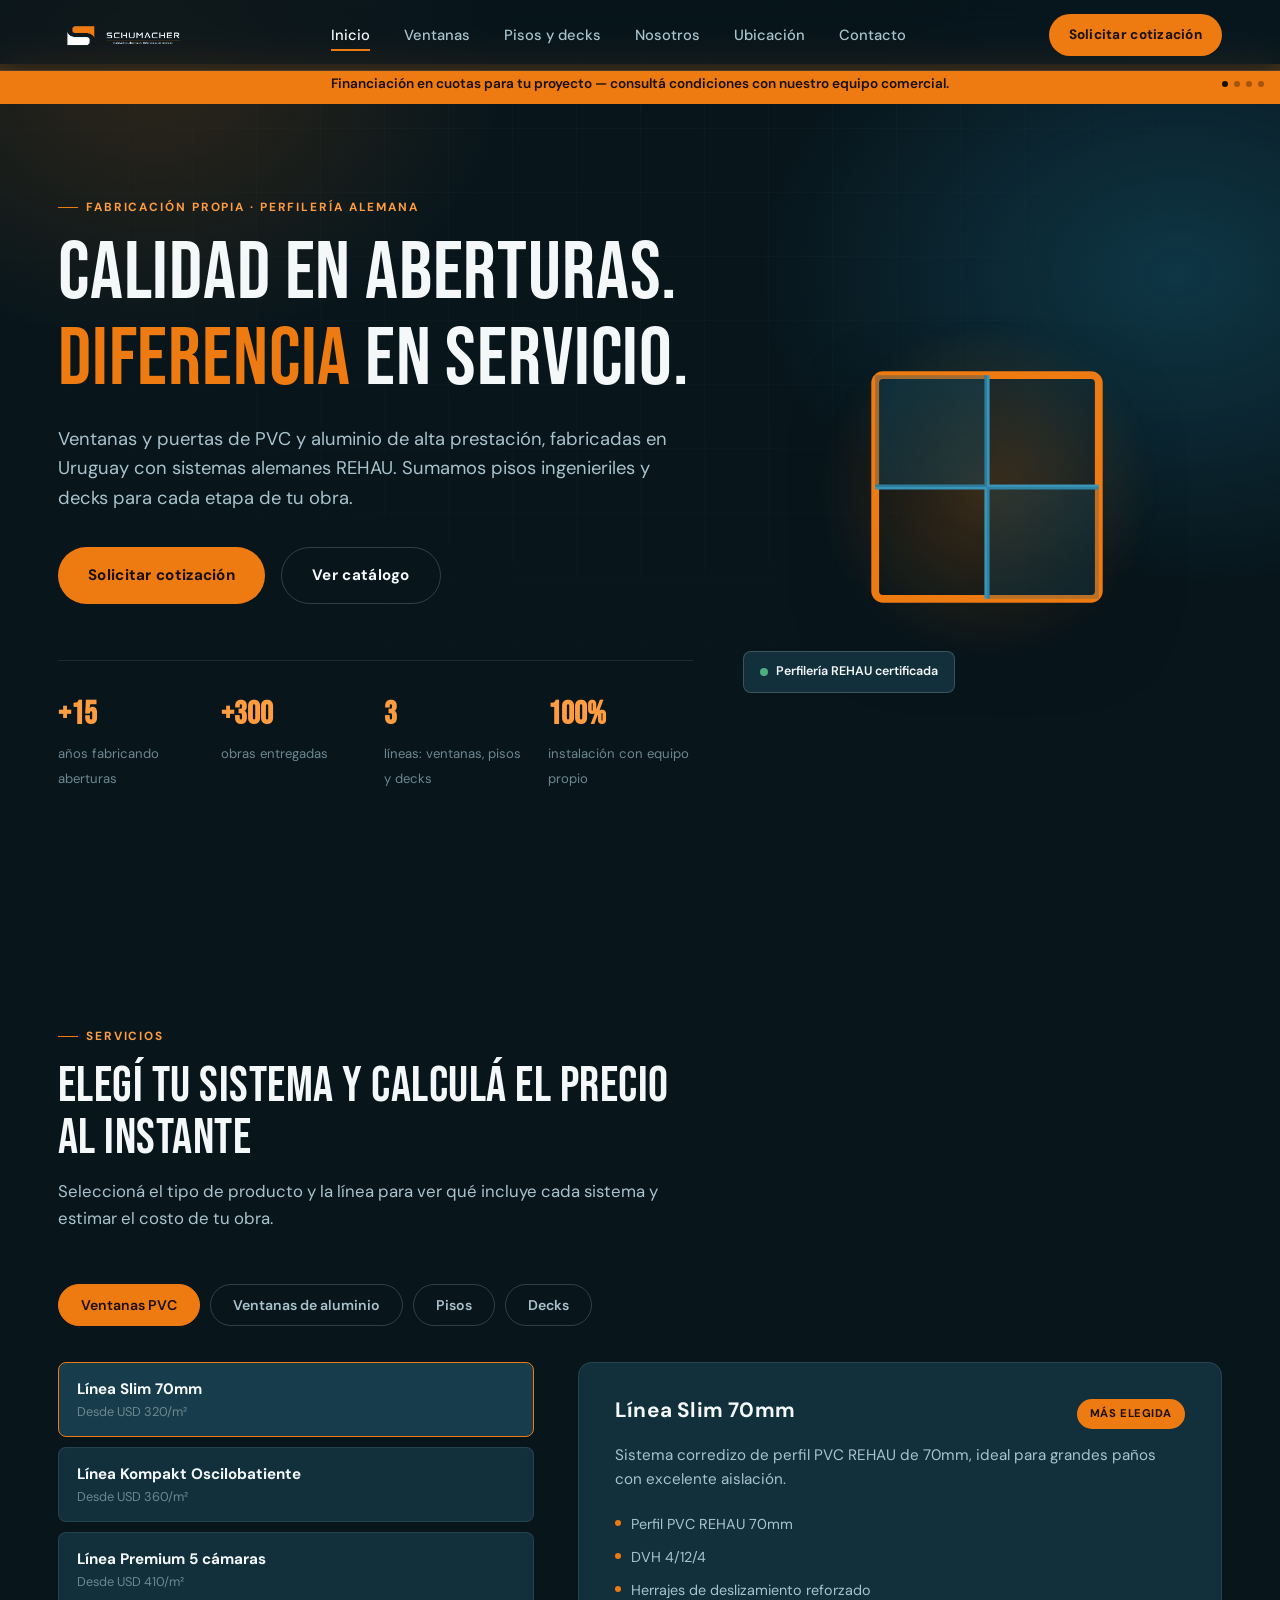
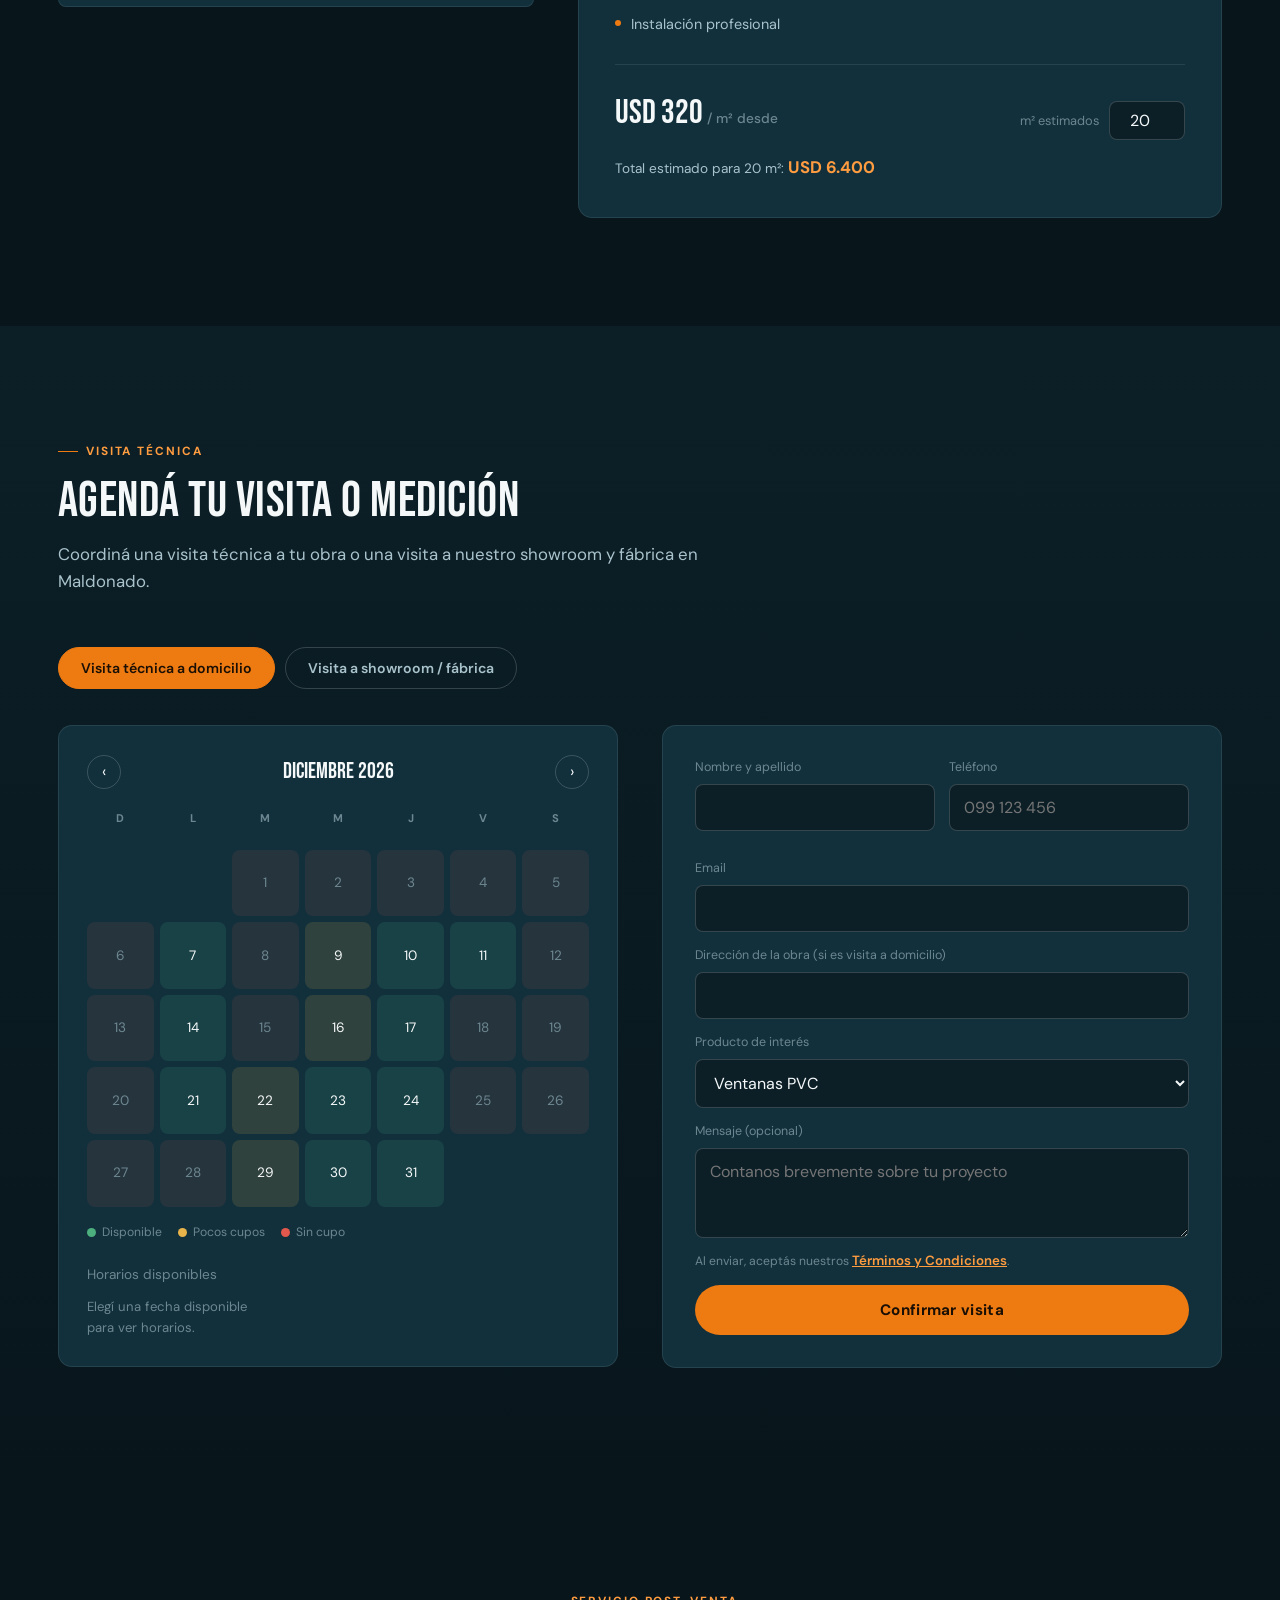
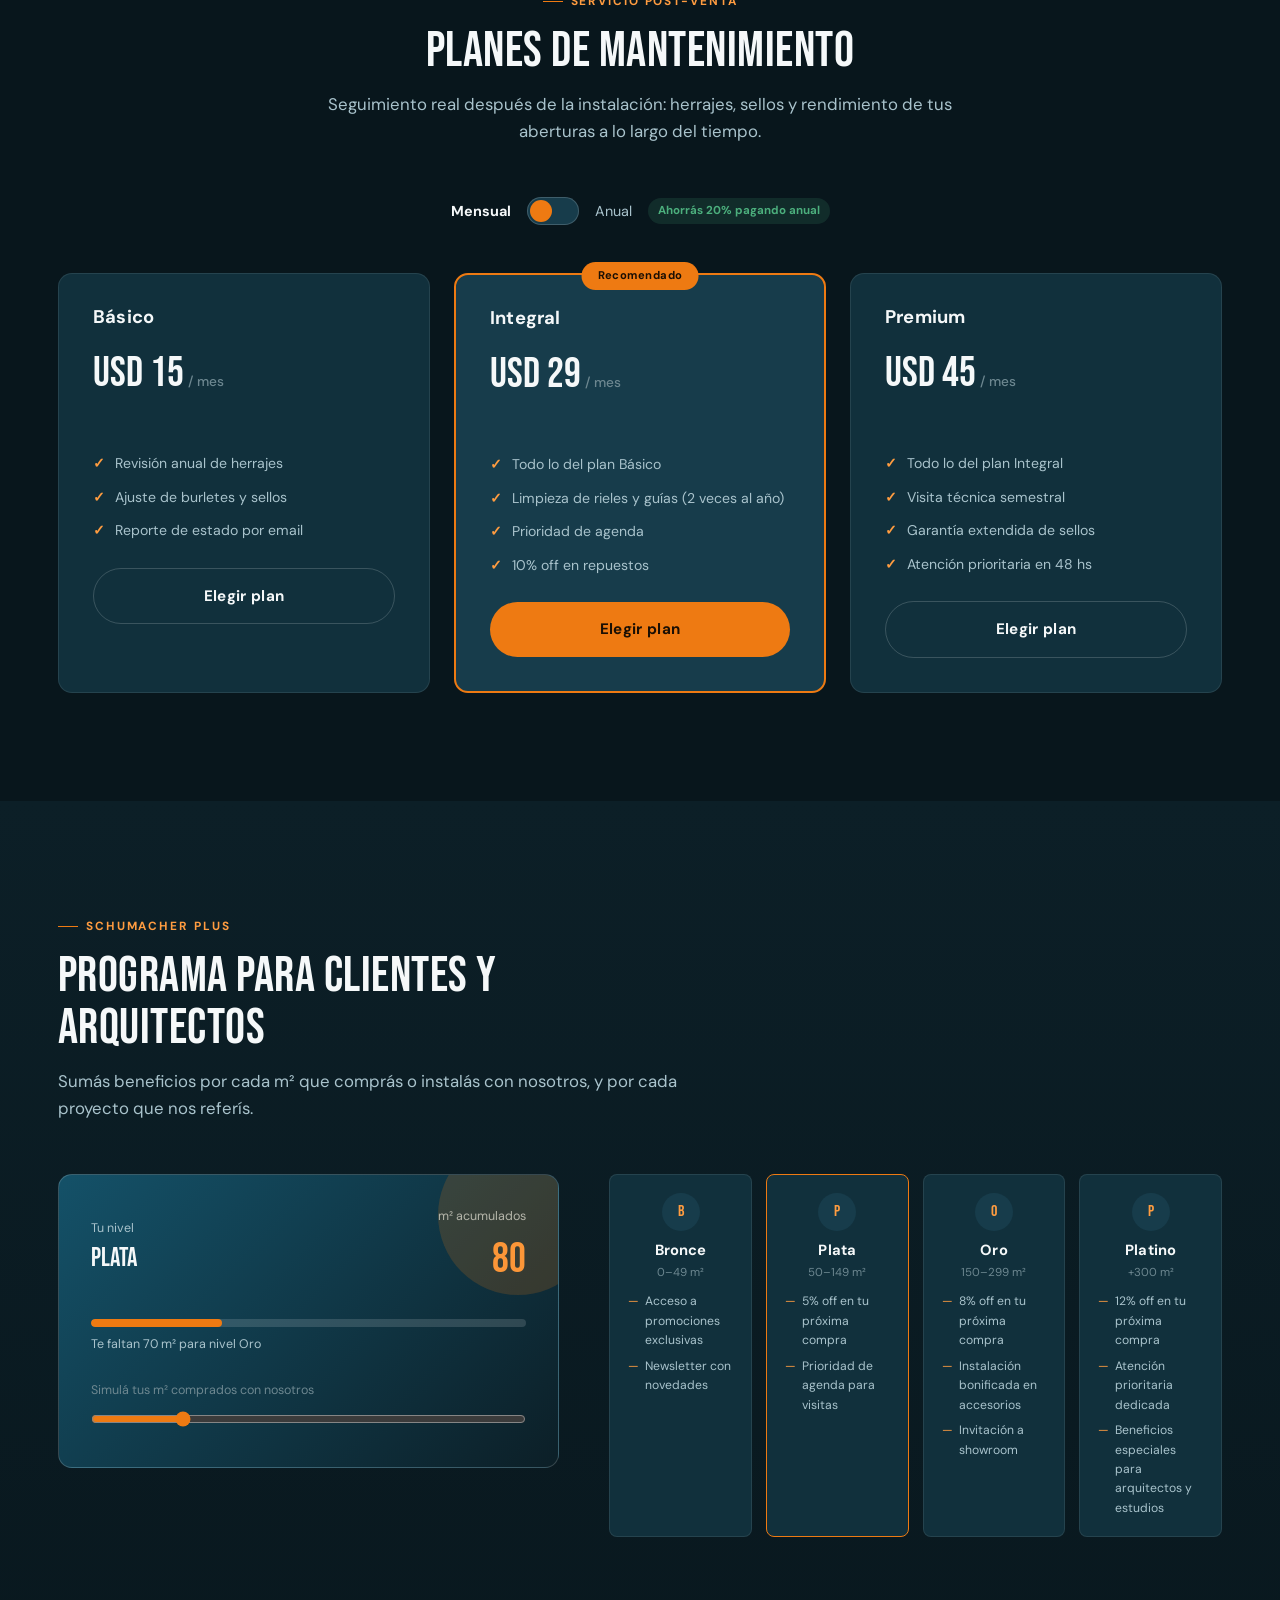
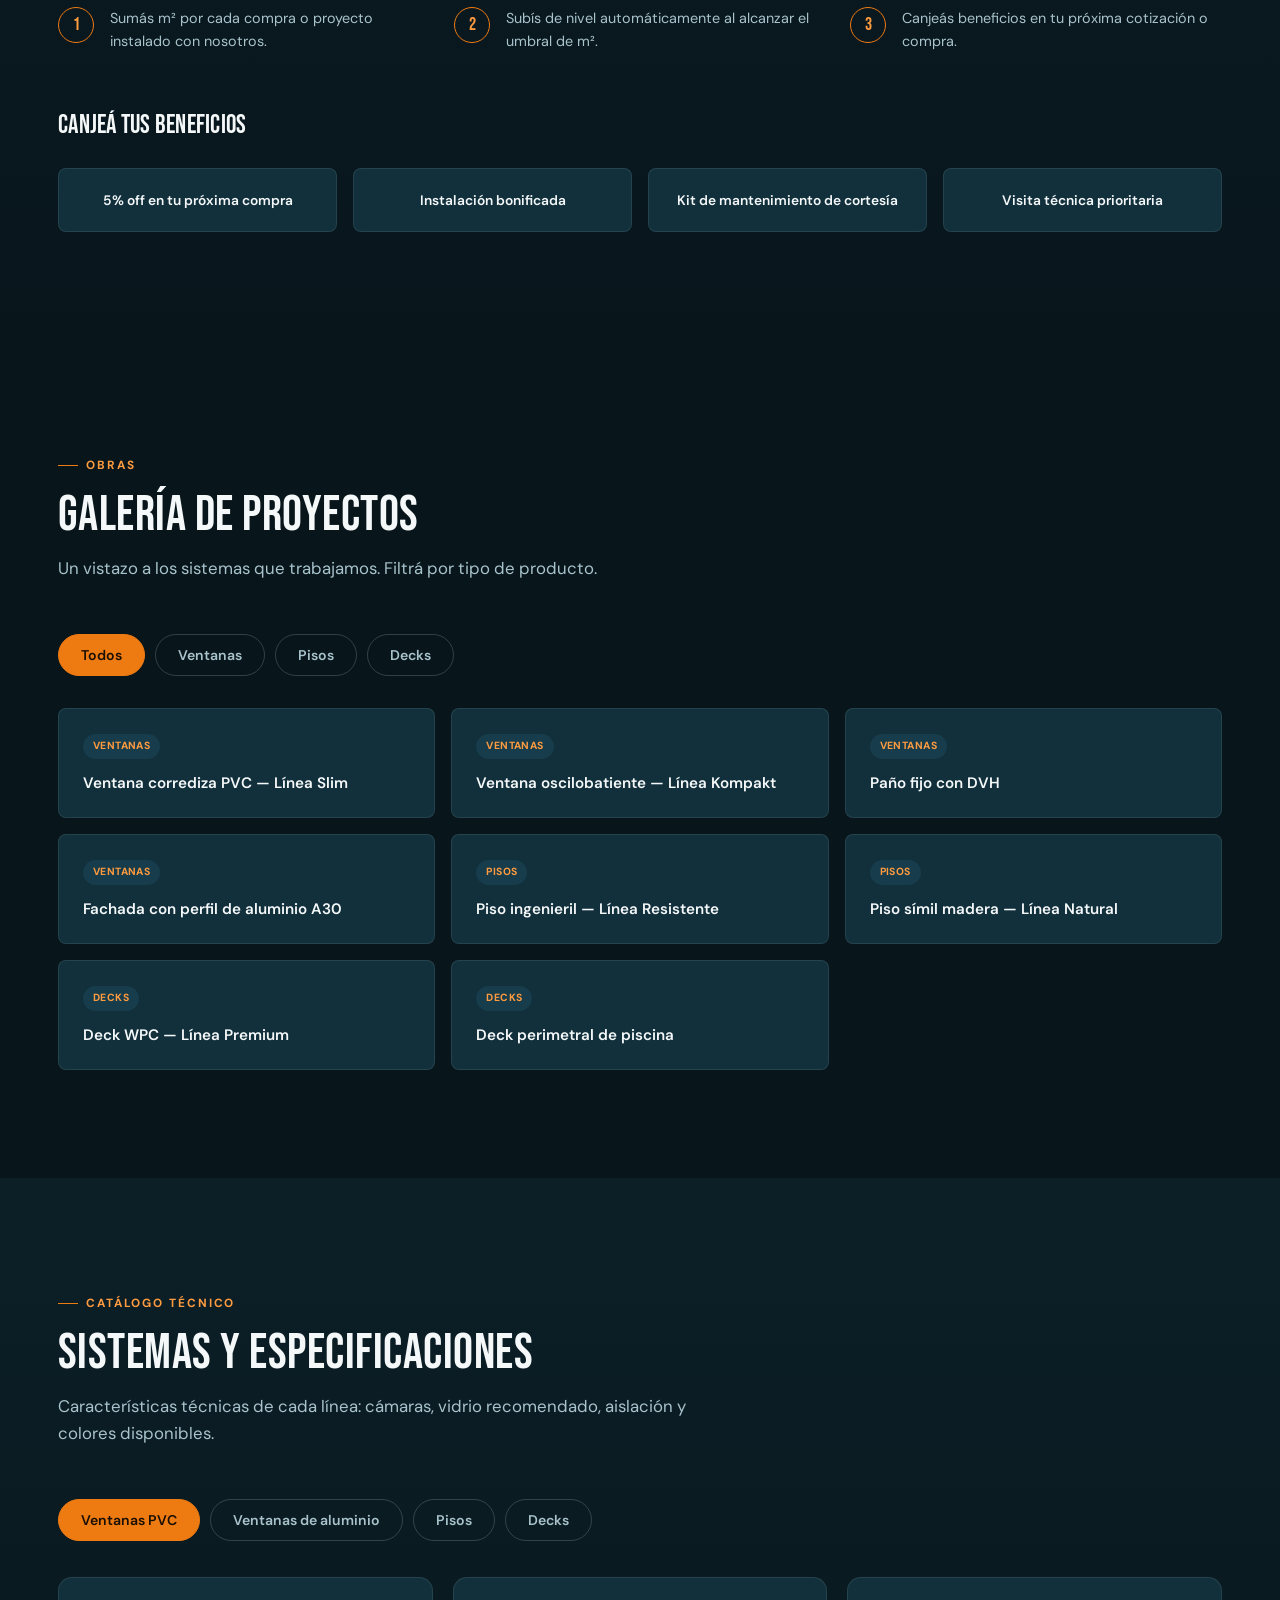
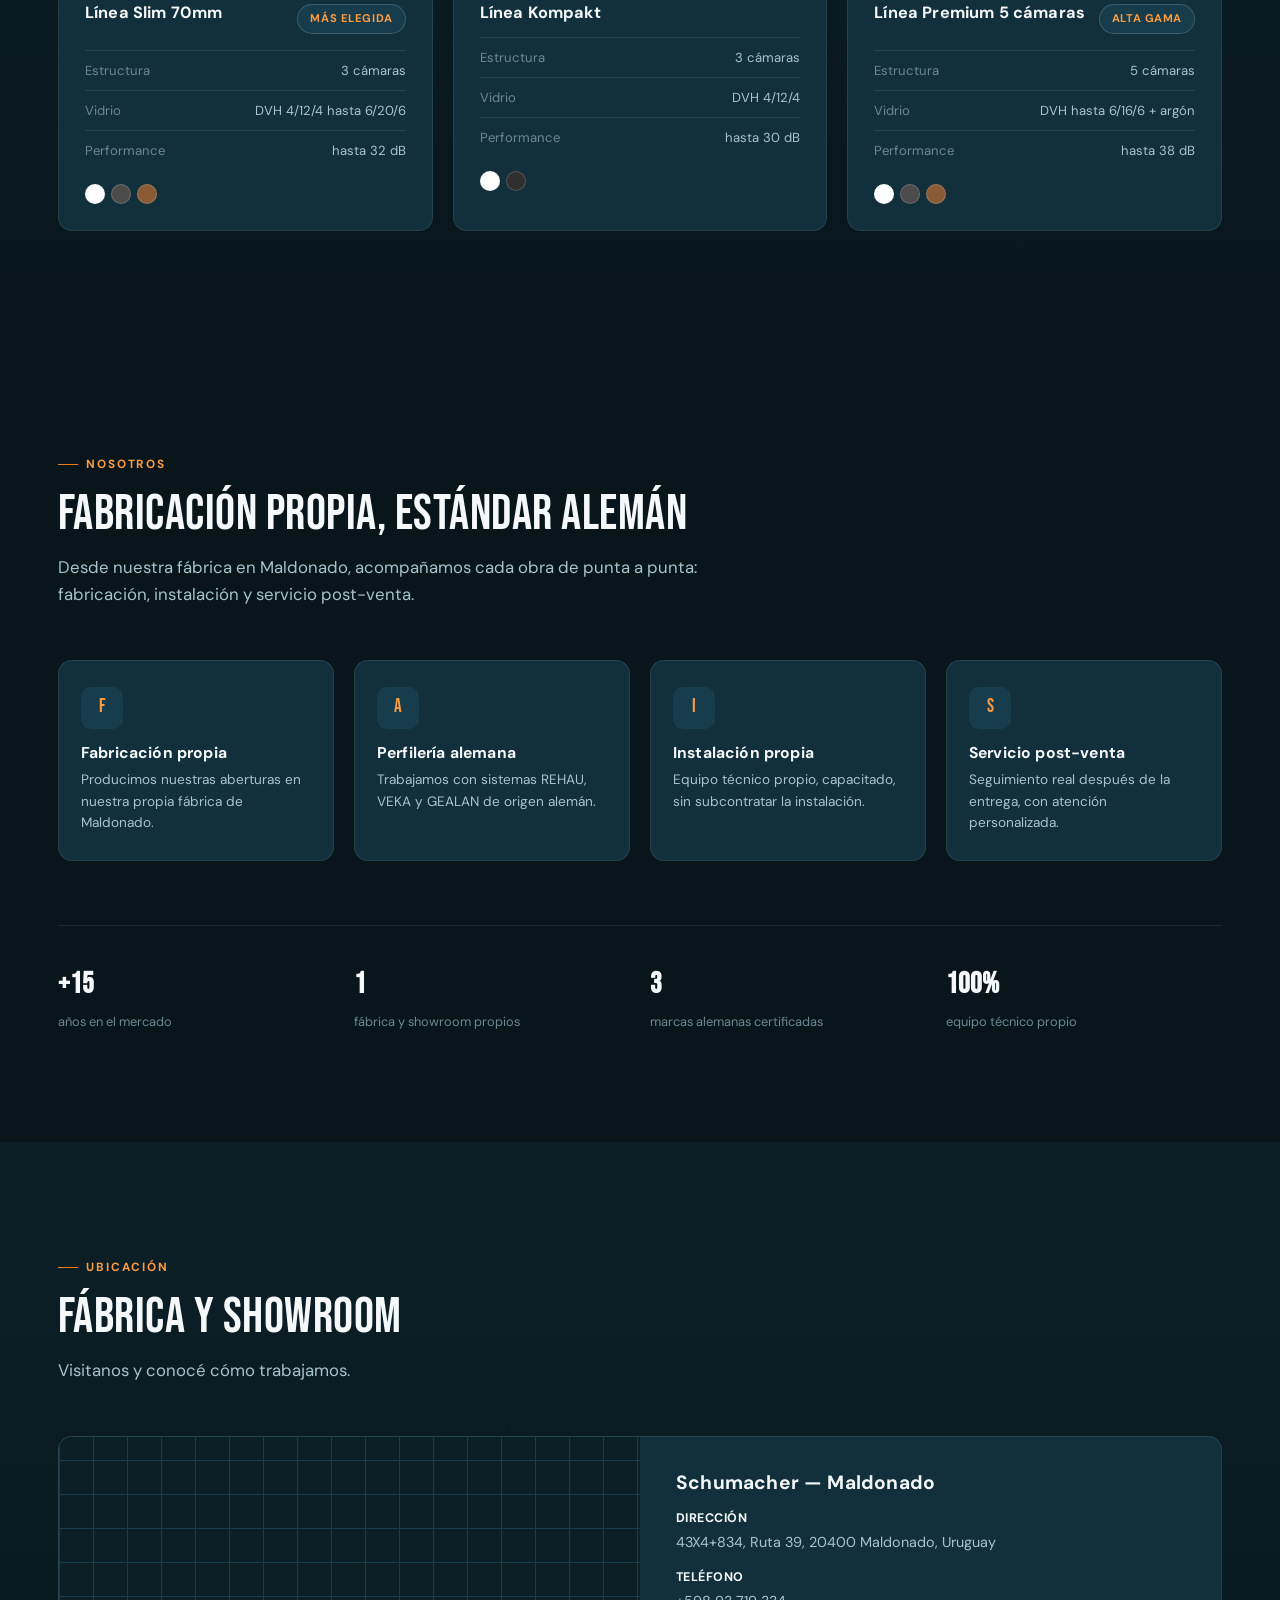
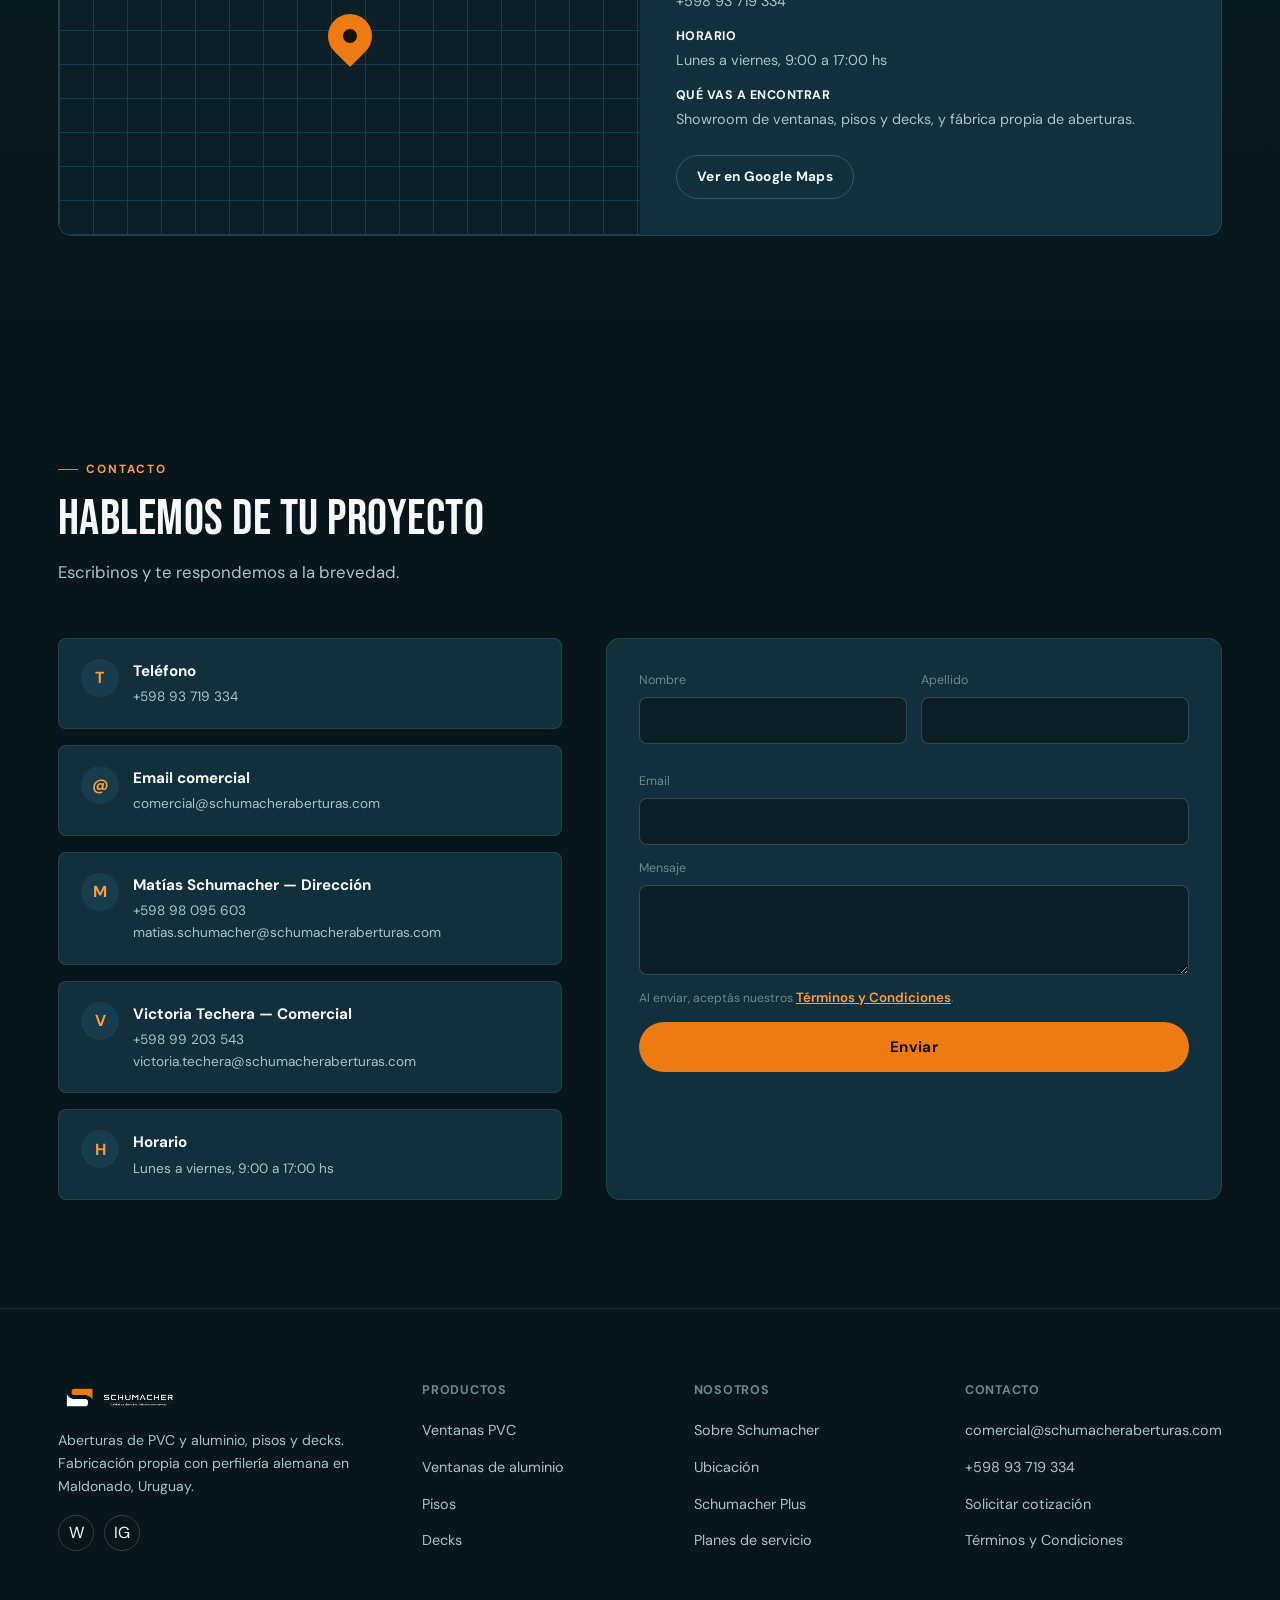
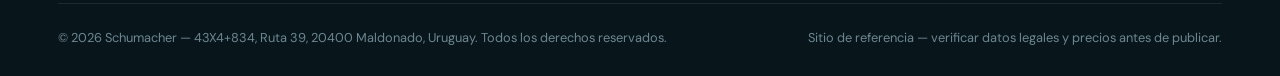
==== schumacher.html @ 18196f2b "Add files via upload 0.2" ====
<!DOCTYPE html>
<html lang="es">
<head>
<meta charset="UTF-8">
<meta name="viewport" content="width=device-width, initial-scale=1.0">
<title>Schumacher — Calidad en aberturas. Diferencia en servicio.</title>
<meta name="description" content="Aberturas de PVC y aluminio, pisos ingenieriles y decks. Fabricación propia con perfilería alemana REHAU en Maldonado, Uruguay.">
<link rel="preconnect" href="https://fonts.googleapis.com">
<link rel="preconnect" href="https://fonts.gstatic.com" crossorigin>
<link href="https://fonts.googleapis.com/css2?family=Bebas+Neue&family=DM+Sans:ital,wght@0,400;0,500;0,600;0,700;1,400&display=swap" rel="stylesheet">
<style>
/* ==========================================================================
   TOKENS DE DISEÑO — editá acá los colores y tipografías de toda la web
   ========================================================================== */
:root{
  --bg:#08161c;
  --bg-alt:#0c1f27;
  --surface:#11303c;
  --surface-2:#173c4b;
  --line:rgba(245,248,249,.09);
  --line-strong:rgba(245,248,249,.18);
  --petrol:#145168;
  --petrol-light:#3a94b8;
  --orange:#ee7a12;
  --orange-light:#ff9c40;
  --orange-dark:#c4630c;
  --text:#f5f8f9;
  --text-dim:#a9c3cc;
  --text-faint:#6d8790;
  --success:#4caf7d;
  --warning:#e8b34a;
  --danger:#e2584c;
  --font-display:'Bebas Neue',sans-serif;
  --font-body:'DM Sans',sans-serif;
  --radius:14px;
  --radius-sm:8px;
  --container:1220px;
}
*,*::before,*::after{box-sizing:border-box;margin:0;padding:0}
html{scroll-behavior:smooth}
body{
  font-family:var(--font-body);
  background:var(--bg);
  color:var(--text);
  line-height:1.6;
  overflow-x:hidden;
  -webkit-font-smoothing:antialiased;
}
img{max-width:100%;display:block}
a{color:inherit;text-decoration:none}
ul{list-style:none}
button{font-family:inherit;cursor:pointer;border:none;background:none;color:inherit}
input,select,textarea{font-family:inherit;font-size:1rem;color:var(--text)}
h1,h2,h3,h4{font-family:var(--font-display);font-weight:400;letter-spacing:.01em;line-height:1.05}
::selection{background:var(--orange);color:var(--bg)}
:focus-visible{outline:2px solid var(--orange-light);outline-offset:3px}

/* fondo grilla sutil, fijo en toda la página */
.grid-bg{
  position:fixed;inset:0;z-index:0;pointer-events:none;
  background-image:
    linear-gradient(var(--line) 1px,transparent 1px),
    linear-gradient(90deg,var(--line) 1px,transparent 1px);
  background-size:64px 64px;
  opacity:.35;
  mask-image:radial-gradient(circle at 50% 0%,black,transparent 85%);
}

.container{max-width:var(--container);margin:0 auto;padding:0 28px}
.section{position:relative;z-index:1;padding:108px 0}
.section-alt{background:linear-gradient(180deg,var(--bg-alt),var(--bg))}
.section-head{max-width:640px;margin-bottom:52px}
.section-head.center{margin-left:auto;margin-right:auto;text-align:center}
.eyebrow{
  display:inline-flex;align-items:center;gap:8px;
  font-size:.74rem;font-weight:700;letter-spacing:.16em;text-transform:uppercase;
  color:var(--orange-light);margin-bottom:14px;
}
.eyebrow::before{content:'';width:20px;height:1px;background:var(--orange)}
.section-head h2{font-size:clamp(2.1rem,4vw,3.1rem);margin-bottom:14px}
.section-head p{color:var(--text-dim);font-size:1.05rem;max-width:56ch}
.section-head.center p{margin:0 auto}

.btn{
  display:inline-flex;align-items:center;justify-content:center;gap:8px;
  padding:15px 30px;border-radius:999px;font-weight:700;font-size:.95rem;
  letter-spacing:.02em;transition:transform .2s ease,background .2s ease,border-color .2s ease,color .2s ease;
  white-space:nowrap;
}
.btn:active{transform:scale(.97)}
.btn-primary{background:var(--orange);color:#1a0f04}
.btn-primary:hover{background:var(--orange-light)}
.btn-secondary{border:1px solid var(--line-strong);color:var(--text);background:transparent}
.btn-secondary:hover{border-color:var(--orange);color:var(--orange-light)}
.btn-block{width:100%}
.btn-sm{padding:10px 20px;font-size:.85rem}

.badge{
  display:inline-block;font-size:.7rem;font-weight:700;letter-spacing:.05em;text-transform:uppercase;
  padding:5px 12px;border-radius:999px;background:var(--surface-2);color:var(--orange-light);
  border:1px solid var(--line-strong);
}
.badge.badge-alt{background:var(--orange);color:#1a0f04;border-color:transparent}

/* signature: marcas de esquina tipo plano técnico, aparecen en hover */
.card-frame{position:relative}
.card-frame::before,.card-frame::after{
  content:'';position:absolute;width:16px;height:16px;
  border:2px solid var(--orange);opacity:0;transition:opacity .25s ease,transform .25s ease;
  transform:scale(.85);
}
.card-frame::before{top:-1px;left:-1px;border-right:none;border-bottom:none}
.card-frame::after{bottom:-1px;right:-1px;border-left:none;border-top:none}
.card-frame:hover::before,.card-frame:hover::after{opacity:1;transform:scale(1)}

.reveal{opacity:0;transform:translateY(28px);transition:opacity .7s ease,transform .7s ease}
.reveal.is-visible{opacity:1;transform:translateY(0)}
.reveal-delay-1{transition-delay:.08s}
.reveal-delay-2{transition-delay:.16s}
.reveal-delay-3{transition-delay:.24s}

/* ============================ NAV ============================ */
.nav{
  position:fixed;top:0;left:0;right:0;z-index:100;
  background:rgba(8,22,28,.72);backdrop-filter:blur(14px);
  border-bottom:1px solid var(--line);
  transition:background .3s ease;
}
.nav-inner{display:flex;align-items:center;justify-content:space-between;padding:14px 28px;max-width:var(--container);margin:0 auto}
.nav-logo img{height:34px;width:auto}
.nav-links{display:flex;align-items:center;gap:34px}
.nav-links a{font-size:.92rem;font-weight:500;color:var(--text-dim);transition:color .2s ease;position:relative}
.nav-links a:hover,.nav-links a.active{color:var(--text)}
.nav-links a.active::after{content:'';position:absolute;left:0;right:0;bottom:-6px;height:2px;background:var(--orange)}
.nav-cta{display:flex;align-items:center;gap:18px}
.nav-burger{display:none;flex-direction:column;gap:5px;width:26px;padding:6px}
.nav-burger span{display:block;height:2px;background:var(--text);border-radius:2px;transition:transform .25s ease,opacity .25s ease}
.nav-burger.open span:nth-child(1){transform:translateY(7px) rotate(45deg)}
.nav-burger.open span:nth-child(2){opacity:0}
.nav-burger.open span:nth-child(3){transform:translateY(-7px) rotate(-45deg)}

@media(max-width:900px){
  .nav-links{
    position:fixed;top:0;right:0;height:100vh;width:min(78vw,320px);
    background:var(--bg-alt);border-left:1px solid var(--line);
    flex-direction:column;align-items:flex-start;justify-content:center;gap:26px;padding:40px;
    transform:translateX(100%);transition:transform .3s ease;
  }
  .nav-links.open{transform:translateX(0)}
  .nav-burger{display:flex}
  .nav-cta .btn-primary{display:none}
}

/* ========================= PROMO BANNER ========================= */
.promo-banner{
  position:fixed;top:64px;left:0;right:0;z-index:90;
  background:var(--orange);color:#1a0f04;overflow:hidden;
  height:0;transition:height .3s ease;
}
.promo-banner.ready{height:40px}
.promo-track{position:relative;height:100%}
.promo-slide{
  position:absolute;inset:0;display:flex;align-items:center;justify-content:center;gap:10px;
  padding:0 50px;font-size:.85rem;font-weight:600;text-align:center;
  white-space:nowrap;overflow:hidden;text-overflow:ellipsis;
  opacity:0;transition:opacity .5s ease;
}
.promo-slide.active{opacity:1}
.promo-dots{position:absolute;right:16px;top:0;bottom:0;display:flex;align-items:center;gap:6px}
.promo-dots button{width:6px;height:6px;border-radius:50%;background:rgba(26,15,4,.35)}
.promo-dots button.active{background:#1a0f04}

/* ============================ HERO ============================ */
.hero{
  position:relative;z-index:1;padding:190px 0 120px;overflow:hidden;
  background:
    radial-gradient(600px 460px at 12% 8%,rgba(238,122,18,.16),transparent 60%),
    radial-gradient(700px 520px at 92% 30%,rgba(20,81,104,.55),transparent 60%);
}
.hero-inner{display:grid;grid-template-columns:1.15fr .85fr;gap:60px;align-items:center}
.hero h1{font-size:clamp(3rem,6.4vw,5.6rem);margin-bottom:22px}
.hero h1 em{font-style:normal;color:var(--orange)}
.hero p.lead{font-size:1.15rem;color:var(--text-dim);max-width:52ch;margin-bottom:34px}
.hero-actions{display:flex;flex-wrap:wrap;gap:16px;margin-bottom:56px}
.hero-stats{display:grid;grid-template-columns:repeat(4,1fr);gap:18px;border-top:1px solid var(--line);padding-top:28px}
.hero-stats .stat b{display:block;font-family:var(--font-display);font-size:2rem;color:var(--orange-light)}
.hero-stats .stat span{font-size:.82rem;color:var(--text-faint)}

.hero-visual{position:relative;height:420px;display:flex;align-items:center;justify-content:center}
.hero-visual .glow{position:absolute;width:340px;height:340px;border-radius:50%;background:radial-gradient(circle,rgba(238,122,18,.25),transparent 70%);filter:blur(6px)}
.window-float{position:relative;animation:float 6s ease-in-out infinite}
@keyframes float{0%,100%{transform:translateY(0) rotate(-2deg)}50%{transform:translateY(-22px) rotate(2deg)}}
.window-float svg{width:260px;height:260px;filter:drop-shadow(0 30px 40px rgba(0,0,0,.45))}
.hero-badge-float{
  position:absolute;bottom:8px;left:-10px;background:var(--surface);border:1px solid var(--line-strong);
  border-radius:var(--radius-sm);padding:10px 16px;font-size:.78rem;font-weight:600;
  display:flex;align-items:center;gap:8px;animation:float 6s ease-in-out infinite;animation-delay:.4s;
}
.hero-badge-float .dot{width:8px;height:8px;border-radius:50%;background:var(--success)}

@media(max-width:900px){
  .hero-inner{grid-template-columns:1fr}
  .hero-stats{grid-template-columns:repeat(2,1fr)}
  .hero-visual{height:280px;order:-1}
}

/* ========================= SERVICIOS ========================= */
.tabs{display:flex;flex-wrap:wrap;gap:10px;margin-bottom:36px}
.tab-btn{
  padding:11px 22px;border-radius:999px;border:1px solid var(--line-strong);
  font-size:.88rem;font-weight:600;color:var(--text-dim);transition:all .2s ease;
}
.tab-btn:hover{color:var(--text)}
.tab-btn.active{background:var(--orange);border-color:var(--orange);color:#1a0f04}

.service-layout{display:grid;grid-template-columns:.85fr 1.15fr;gap:44px;align-items:start}
.line-picker{display:flex;flex-direction:column;gap:10px}
.line-option{
  text-align:left;padding:16px 18px;border-radius:var(--radius-sm);border:1px solid var(--line);
  background:var(--surface);transition:border-color .2s ease,background .2s ease;
}
.line-option:hover{border-color:var(--line-strong)}
.line-option.active{border-color:var(--orange);background:var(--surface-2)}
.line-option .name{font-weight:700;font-size:.95rem;margin-bottom:4px}
.line-option .price-mini{font-size:.8rem;color:var(--text-faint)}

.service-card{
  background:var(--surface);border:1px solid var(--line);border-radius:var(--radius);padding:36px;
}
.service-card .top{display:flex;justify-content:space-between;align-items:flex-start;gap:16px;margin-bottom:14px}
.service-card h3{font-family:var(--font-body);font-weight:700;font-size:1.3rem}
.service-card .desc{color:var(--text-dim);margin-bottom:22px;font-size:.95rem}
.service-card ul{display:grid;gap:10px;margin-bottom:28px}
.service-card ul li{display:flex;gap:10px;align-items:flex-start;font-size:.9rem;color:var(--text-dim)}
.service-card ul li::before{content:'';flex:0 0 6px;width:6px;height:6px;border-radius:50%;background:var(--orange);margin-top:7px}
.price-box{display:flex;align-items:flex-end;justify-content:space-between;gap:20px;border-top:1px solid var(--line);padding-top:22px;flex-wrap:wrap}
.price-box .price{font-family:var(--font-display);font-size:2.1rem;color:var(--text)}
.price-box .price span{font-family:var(--font-body);font-size:.85rem;color:var(--text-faint);font-weight:500}
.qty-calc{display:flex;align-items:center;gap:10px}
.qty-calc label{font-size:.8rem;color:var(--text-faint)}
.qty-calc input{
  width:76px;background:var(--bg-alt);border:1px solid var(--line-strong);border-radius:var(--radius-sm);
  padding:8px 10px;text-align:center;
}
.qty-total{font-size:.85rem;color:var(--text-dim)}
.qty-total b{color:var(--orange-light);font-size:1.05rem}

@media(max-width:900px){.service-layout{grid-template-columns:1fr}}

/* ========================= VISITA / CALENDARIO ========================= */
.booking-layout{display:grid;grid-template-columns:1fr 1fr;gap:44px;align-items:start}
.calendar-box{background:var(--surface);border:1px solid var(--line);border-radius:var(--radius);padding:28px}
.cal-head{display:flex;align-items:center;justify-content:space-between;margin-bottom:20px}
.cal-head .month-label{font-family:var(--font-display);font-size:1.4rem}
.cal-nav-btn{width:34px;height:34px;border-radius:50%;border:1px solid var(--line-strong);display:flex;align-items:center;justify-content:center;font-size:1rem}
.cal-nav-btn:hover{border-color:var(--orange)}
.cal-grid{display:grid;grid-template-columns:repeat(7,1fr);gap:6px;margin-bottom:16px}
.cal-dow{text-align:center;font-size:.7rem;color:var(--text-faint);font-weight:700;padding-bottom:6px}
.cal-day{
  aspect-ratio:1;border-radius:8px;display:flex;align-items:center;justify-content:center;
  font-size:.85rem;position:relative;color:var(--text-dim);
}
.cal-day.empty{visibility:hidden}
.cal-day.disponible{background:rgba(76,175,125,.14);color:var(--text);cursor:pointer}
.cal-day.limitada{background:rgba(232,179,74,.14);color:var(--text);cursor:pointer}
.cal-day.sin-cupo{background:rgba(226,88,76,.1);color:var(--text-faint);cursor:not-allowed}
.cal-day.disponible:hover,.cal-day.limitada:hover{outline:1px solid var(--orange)}
.cal-day.selected{background:var(--orange)!important;color:#1a0f04!important;font-weight:700}
.cal-legend{display:flex;gap:16px;flex-wrap:wrap;font-size:.76rem;color:var(--text-faint)}
.cal-legend span{display:inline-flex;align-items:center;gap:6px}
.cal-legend i{width:9px;height:9px;border-radius:50%;display:inline-block}
.leg-disponible{background:var(--success)}
.leg-limitada{background:var(--warning)}
.leg-sin-cupo{background:var(--danger)}

.slots-title{font-size:.85rem;color:var(--text-faint);margin:22px 0 10px}
.slots-grid{display:grid;grid-template-columns:repeat(3,1fr);gap:8px}
.slot-btn{
  padding:10px 8px;border-radius:var(--radius-sm);border:1px solid var(--line-strong);
  font-size:.82rem;text-align:center;color:var(--text-dim);
}
.slot-btn:hover{border-color:var(--orange)}
.slot-btn.selected{background:var(--orange);border-color:var(--orange);color:#1a0f04;font-weight:700}
.slot-btn:disabled{opacity:.3;cursor:not-allowed}

.form-box{background:var(--surface);border:1px solid var(--line);border-radius:var(--radius);padding:32px}
.form-row{display:grid;grid-template-columns:1fr 1fr;gap:14px;margin-bottom:14px}
.field{display:flex;flex-direction:column;gap:6px;margin-bottom:14px}
.field label{font-size:.78rem;color:var(--text-faint)}
.field input,.field select,.field textarea{
  background:var(--bg-alt);border:1px solid var(--line-strong);border-radius:var(--radius-sm);
  padding:12px 14px;transition:border-color .2s ease;
}
.field input:focus,.field select:focus,.field textarea:focus{border-color:var(--orange);outline:none}
.field.error input,.field.error select,.field.error textarea{border-color:var(--danger)}
.field .error-msg{font-size:.74rem;color:var(--danger);display:none}
.field.error .error-msg{display:block}
.field textarea{resize:vertical;min-height:90px}
.tyc-note{font-size:.76rem;color:var(--text-faint);margin:14px 0}
.tyc-note button{color:var(--orange-light);font-weight:600;text-decoration:underline}

@media(max-width:900px){.booking-layout,.form-row{grid-template-columns:1fr}}

/* ========================= PLANES ========================= */
.plan-toggle{display:flex;align-items:center;justify-content:center;gap:16px;margin-bottom:48px}
.switch{width:52px;height:28px;border-radius:999px;background:var(--surface-2);border:1px solid var(--line-strong);position:relative}
.switch .knob{position:absolute;top:2px;left:2px;width:22px;height:22px;border-radius:50%;background:var(--orange);transition:transform .25s ease}
.switch.on .knob{transform:translateX(24px)}
.plan-toggle .toggle-label{font-size:.9rem;color:var(--text-dim)}
.plan-toggle .toggle-label.active{color:var(--text);font-weight:700}
.save-pill{font-size:.72rem;background:rgba(76,175,125,.15);color:var(--success);padding:4px 10px;border-radius:999px;font-weight:700}

.plans-grid{display:grid;grid-template-columns:repeat(3,1fr);gap:24px}
.plan-card{background:var(--surface);border:1px solid var(--line);border-radius:var(--radius);padding:34px;position:relative}
.plan-card.recommended{border:2px solid var(--orange);background:var(--surface-2)}
.plan-card .rec-badge{position:absolute;top:-13px;left:50%;transform:translateX(-50%);background:var(--orange);color:#1a0f04;font-size:.7rem;font-weight:700;padding:5px 16px;border-radius:999px;letter-spacing:.04em}
.plan-card h3{font-family:var(--font-body);font-weight:700;font-size:1.15rem;margin-bottom:8px}
.plan-card .plan-price{font-family:var(--font-display);font-size:2.6rem;margin:14px 0 4px}
.plan-card .plan-price span{font-family:var(--font-body);font-size:.85rem;color:var(--text-faint);font-weight:500}
.plan-card .plan-save{font-size:.8rem;color:var(--success);margin-bottom:20px;min-height:18px}
.plan-card ul{display:grid;gap:11px;margin-bottom:26px}
.plan-card ul li{display:flex;gap:10px;font-size:.88rem;color:var(--text-dim)}
.plan-card ul li::before{content:'✓';color:var(--orange-light);font-weight:700}

@media(max-width:900px){.plans-grid{grid-template-columns:1fr}}

/* ========================= FIDELIDAD ========================= */
.loyalty-layout{display:grid;grid-template-columns:.9fr 1.1fr;gap:50px;align-items:start;margin-bottom:70px}
.points-card{
  background:linear-gradient(135deg,var(--petrol) 0%,var(--bg-alt) 100%);
  border:1px solid var(--line-strong);border-radius:var(--radius);padding:32px;position:relative;overflow:hidden;
}
.points-card::after{content:'';position:absolute;right:-40px;top:-40px;width:160px;height:160px;border-radius:50%;background:rgba(238,122,18,.18)}
.points-card .pc-top{display:flex;justify-content:space-between;align-items:center;margin-bottom:26px;position:relative}
.points-card .pc-level{font-family:var(--font-display);font-size:1.6rem}
.points-card .pc-points{font-family:var(--font-display);font-size:2.6rem;color:var(--orange-light);position:relative}
.progress-track{height:8px;border-radius:999px;background:rgba(255,255,255,.14);overflow:hidden;margin:14px 0 8px;position:relative}
.progress-fill{height:100%;background:var(--orange);border-radius:999px;transition:width .4s ease}
.progress-label{font-size:.78rem;color:var(--text-dim);position:relative}
.sim-slider{margin-top:26px;position:relative}
.sim-slider label{font-size:.78rem;color:var(--text-faint);display:block;margin-bottom:8px}
.sim-slider input[type=range]{width:100%;accent-color:var(--orange)}

.tiers-grid{display:grid;grid-template-columns:repeat(4,1fr);gap:14px}
.tier-card{background:var(--surface);border:1px solid var(--line);border-radius:var(--radius-sm);padding:18px;text-align:center;transition:border-color .2s ease}
.tier-card.current{border-color:var(--orange)}
.tier-card .tier-icon{width:38px;height:38px;border-radius:50%;background:var(--surface-2);display:flex;align-items:center;justify-content:center;margin:0 auto 12px;font-family:var(--font-display);color:var(--orange-light)}
.tier-card h4{font-family:var(--font-body);font-weight:700;font-size:.92rem;margin-bottom:6px}
.tier-card .tier-range{font-size:.72rem;color:var(--text-faint);margin-bottom:10px}
.tier-card ul{text-align:left;display:grid;gap:6px}
.tier-card ul li{font-size:.76rem;color:var(--text-dim);display:flex;gap:6px}
.tier-card ul li::before{content:'—';color:var(--orange-light)}

.steps-row{display:grid;grid-template-columns:repeat(3,1fr);gap:24px;margin-bottom:60px}
.step-item{display:flex;gap:16px;align-items:flex-start}
.step-num{flex:0 0 auto;width:36px;height:36px;border-radius:50%;border:1px solid var(--orange);color:var(--orange-light);display:flex;align-items:center;justify-content:center;font-family:var(--font-display);font-size:1.1rem}
.step-item p{font-size:.9rem;color:var(--text-dim)}

.redeem-grid{display:grid;grid-template-columns:repeat(4,1fr);gap:16px}
.redeem-card{background:var(--surface);border:1px solid var(--line);border-radius:var(--radius-sm);padding:20px;text-align:center;font-size:.86rem;font-weight:600}

@media(max-width:900px){.loyalty-layout,.tiers-grid,.steps-row,.redeem-grid{grid-template-columns:1fr 1fr}
  .loyalty-layout{grid-template-columns:1fr}}

/* ========================= GALERÍA ========================= */
.gallery-filters{display:flex;gap:10px;flex-wrap:wrap;margin-bottom:32px}
.gallery-grid{display:grid;grid-template-columns:repeat(3,1fr);gap:16px}
.gallery-item{
  border:1px solid var(--line);border-radius:var(--radius-sm);background:var(--surface);
  padding:22px 24px;transition:border-color .2s ease,transform .2s ease;
}
.gallery-item.hidden{display:none}
.gallery-item:hover{border-color:var(--line-strong);transform:translateY(-3px)}
.gallery-cat-tag{display:inline-block;font-size:.65rem;font-weight:700;text-transform:uppercase;color:var(--orange-light);background:var(--surface-2);padding:4px 10px;border-radius:999px;letter-spacing:.04em;margin-bottom:12px}
.gallery-title{font-size:.95rem;font-weight:600;color:var(--text)}

@media(max-width:900px){.gallery-grid{grid-template-columns:1fr 1fr}}
@media(max-width:600px){.gallery-grid{grid-template-columns:1fr}}

/* ========================= CATÁLOGO ========================= */
.catalog-grid{display:grid;grid-template-columns:repeat(3,1fr);gap:20px}
.catalog-card{background:var(--surface);border:1px solid var(--line);border-radius:var(--radius);padding:26px}
.catalog-card .cc-top{display:flex;justify-content:space-between;align-items:flex-start;margin-bottom:16px}
.catalog-card h4{font-family:var(--font-body);font-weight:700;font-size:1.02rem}
.catalog-card .spec-row{display:flex;justify-content:space-between;font-size:.82rem;padding:9px 0;border-top:1px solid var(--line)}
.catalog-card .spec-row span:first-child{color:var(--text-faint)}
.catalog-card .spec-row span:last-child{color:var(--text-dim);text-align:right}
.swatches{display:flex;gap:6px;margin-top:14px}
.swatch{width:20px;height:20px;border-radius:50%;border:1px solid var(--line-strong)}

@media(max-width:900px){.catalog-grid{grid-template-columns:1fr}}

/* ========================= NOSOTROS ========================= */
.pillars-grid{display:grid;grid-template-columns:repeat(4,1fr);gap:20px;margin-bottom:64px}
.pillar-card{padding:26px 22px;border:1px solid var(--line);border-radius:var(--radius);background:var(--surface)}
.pillar-card .pi{width:42px;height:42px;border-radius:10px;background:var(--surface-2);display:flex;align-items:center;justify-content:center;margin-bottom:16px;color:var(--orange-light);font-family:var(--font-display);font-size:1.2rem}
.pillar-card h4{font-family:var(--font-body);font-weight:700;font-size:.98rem;margin-bottom:8px}
.pillar-card p{font-size:.85rem;color:var(--text-dim)}
.about-stats{display:grid;grid-template-columns:repeat(4,1fr);gap:20px;border-top:1px solid var(--line);padding-top:36px}
.about-stats .stat b{display:block;font-family:var(--font-display);font-size:1.8rem;color:var(--text)}
.about-stats .stat span{font-size:.8rem;color:var(--text-faint)}

@media(max-width:900px){.pillars-grid,.about-stats{grid-template-columns:1fr 1fr}}

/* ========================= UBICACIÓN ========================= */
.location-card{
  display:grid;grid-template-columns:1fr 1fr;gap:0;border:1px solid var(--line);border-radius:var(--radius);overflow:hidden;background:var(--surface);
}
.location-map{background:
    repeating-linear-gradient(0deg,var(--surface-2) 0 1px,transparent 1px 34px),
    repeating-linear-gradient(90deg,var(--surface-2) 0 1px,transparent 1px 34px),
    var(--bg-alt);
  min-height:280px;display:flex;align-items:center;justify-content:center;position:relative;
}
.location-map .pin{width:44px;height:44px;border-radius:50% 50% 50% 0;background:var(--orange);transform:rotate(-45deg);display:flex;align-items:center;justify-content:center}
.location-map .pin::after{content:'';width:14px;height:14px;border-radius:50%;background:#1a0f04;transform:rotate(45deg)}
.location-info{padding:36px}
.location-info h3{font-family:var(--font-body);font-weight:700;font-size:1.2rem;margin-bottom:16px}
.location-info .li-row{display:flex;gap:12px;margin-bottom:14px;font-size:.9rem;color:var(--text-dim)}
.location-info .li-row b{color:var(--text);display:block;font-size:.78rem;text-transform:uppercase;letter-spacing:.04em;margin-bottom:2px}

@media(max-width:900px){.location-card{grid-template-columns:1fr}}

/* ========================= CONTACTO ========================= */
.contact-layout{display:grid;grid-template-columns:.9fr 1.1fr;gap:44px}
.contact-cards{display:grid;gap:16px}
.contact-card{background:var(--surface);border:1px solid var(--line);border-radius:var(--radius-sm);padding:20px 22px;display:flex;gap:14px;align-items:flex-start}
.contact-card .ci{width:38px;height:38px;border-radius:50%;background:var(--surface-2);display:flex;align-items:center;justify-content:center;color:var(--orange-light);flex:0 0 auto;font-weight:700}
.contact-card b{display:block;font-size:.95rem;margin-bottom:3px}
.contact-card span{font-size:.85rem;color:var(--text-dim);display:block}

@media(max-width:900px){.contact-layout{grid-template-columns:1fr}}

/* ========================= FOOTER ========================= */
footer{border-top:1px solid var(--line);padding:72px 0 28px;position:relative;z-index:1}
.footer-grid{display:grid;grid-template-columns:1.4fr repeat(3,1fr);gap:40px;margin-bottom:50px}
.footer-logo img{height:32px;margin-bottom:16px}
.footer-grid p.tag{font-size:.88rem;color:var(--text-dim);max-width:32ch}
.footer-col h5{font-size:.78rem;text-transform:uppercase;letter-spacing:.06em;color:var(--text-faint);margin-bottom:16px}
.footer-col ul{display:grid;gap:11px}
.footer-col a{font-size:.9rem;color:var(--text-dim);transition:color .2s ease}
.footer-col a:hover{color:var(--orange-light)}
.footer-social{display:flex;gap:10px;margin-top:18px}
.footer-social a{width:36px;height:36px;border-radius:50%;border:1px solid var(--line-strong);display:flex;align-items:center;justify-content:center}
.footer-social a:hover{border-color:var(--orange)}
.footer-bottom{border-top:1px solid var(--line);padding-top:24px;display:flex;justify-content:space-between;flex-wrap:wrap;gap:12px;font-size:.8rem;color:var(--text-faint)}
.footer-bottom a{text-decoration:underline;color:var(--text-faint)}

@media(max-width:900px){.footer-grid{grid-template-columns:1fr 1fr}}

/* ========================= MODAL T&C ========================= */
.modal-overlay{position:fixed;inset:0;background:rgba(4,10,13,.86);z-index:300;display:none;align-items:center;justify-content:center;padding:24px}
.modal-overlay.open{display:flex}
.modal-box{background:var(--bg-alt);border:1px solid var(--line-strong);border-radius:var(--radius);max-width:680px;width:100%;max-height:82vh;display:flex;flex-direction:column}
.modal-head{display:flex;justify-content:space-between;align-items:center;padding:24px 28px;border-bottom:1px solid var(--line)}
.modal-head h3{font-family:var(--font-body);font-weight:700;font-size:1.15rem}
.modal-body{padding:24px 28px;overflow-y:auto;font-size:.88rem;color:var(--text-dim)}
.modal-body h4{color:var(--text);font-size:.92rem;margin:18px 0 8px}
.modal-body h4:first-child{margin-top:0}
.modal-body p{margin-bottom:8px}
.modal-close{width:32px;height:32px;border-radius:50%;border:1px solid var(--line-strong);display:flex;align-items:center;justify-content:center}

/* ========================= TOASTS ========================= */
.toast-container{position:fixed;bottom:24px;right:24px;z-index:400;display:flex;flex-direction:column;gap:10px}
.toast{
  background:var(--surface);border:1px solid var(--line-strong);border-left:3px solid var(--success);
  border-radius:var(--radius-sm);padding:14px 18px;font-size:.86rem;min-width:260px;max-width:340px;
  box-shadow:0 12px 30px rgba(0,0,0,.4);animation:toast-in .3s ease;
}
.toast.error{border-left-color:var(--danger)}
@keyframes toast-in{from{opacity:0;transform:translateX(30px)}to{opacity:1;transform:translateX(0)}}

@media(max-width:600px){
  .section{padding:76px 0}
  .hero{padding:150px 0 80px}
  .hero-stats{grid-template-columns:1fr 1fr}
  .tiers-grid,.redeem-grid,.about-stats,.pillars-grid{grid-template-columns:1fr 1fr}
  .promo-slide{padding:0 34px;font-size:.72rem;gap:6px}
  .promo-dots{right:8px}
}
</style>
</head>
<body>

<div class="grid-bg" aria-hidden="true"></div>

<!-- ============================ NAV ============================ -->
<nav class="nav" id="mainNav">
  <div class="nav-inner">
    <a href="#inicio" class="nav-logo"><img src="[data-uri]" alt="Schumacher"></a>
    <ul class="nav-links" id="navLinks">
      <li><a href="#inicio" class="nav-link active">Inicio</a></li>
      <li><a href="#servicios" class="nav-link">Ventanas</a></li>
      <li><a href="#catalogo" class="nav-link">Pisos y decks</a></li>
      <li><a href="#nosotros" class="nav-link">Nosotros</a></li>
      <li><a href="#ubicacion" class="nav-link">Ubicación</a></li>
      <li><a href="#contacto" class="nav-link">Contacto</a></li>
    </ul>
    <div class="nav-cta">
      <a href="#visita" class="btn btn-primary btn-sm">Solicitar cotización</a>
      <button class="nav-burger" id="navBurger" aria-label="Abrir menú"><span></span><span></span><span></span></button>
    </div>
  </div>
</nav>

<div class="promo-banner" id="promoBanner">
  <div class="promo-track" id="promoTrack"></div>
  <div class="promo-dots" id="promoDots"></div>
</div>

<!-- ============================ HERO ============================ -->
<header class="hero" id="inicio">
  <div class="container hero-inner">
    <div>
      <div class="eyebrow">Fabricación propia · Perfilería alemana</div>
      <h1>Calidad en aberturas.<br><em>Diferencia</em> en servicio.</h1>
      <p class="lead">Ventanas y puertas de PVC y aluminio de alta prestación, fabricadas en Uruguay con sistemas alemanes REHAU. Sumamos pisos ingenieriles y decks para cada etapa de tu obra.</p>
      <div class="hero-actions">
        <a href="#visita" class="btn btn-primary">Solicitar cotización</a>
        <a href="#catalogo" class="btn btn-secondary">Ver catálogo</a>
      </div>
      <div class="hero-stats" id="heroStats"></div>
    </div>
    <div class="hero-visual">
      <div class="glow"></div>
      <div class="window-float">
        <svg viewBox="0 0 200 200" fill="none" xmlns="http://www.w3.org/2000/svg">
          <rect x="14" y="14" width="172" height="172" rx="6" stroke="#ee7a12" stroke-width="6"/>
          <line x1="100" y1="14" x2="100" y2="186" stroke="#3a94b8" stroke-width="4"/>
          <line x1="14" y1="100" x2="186" y2="100" stroke="#3a94b8" stroke-width="4"/>
          <rect x="14" y="14" width="86" height="86" fill="#145168" opacity="0.35"/>
          <rect x="100" y="100" width="86" height="86" fill="#145168" opacity="0.25"/>
        </svg>
      </div>
      <div class="hero-badge-float"><span class="dot"></span> Perfilería REHAU certificada</div>
    </div>
  </div>
</header>

<main>
<!-- ============================ SERVICIOS ============================ -->
<section class="section" id="servicios">
  <div class="container">
    <div class="section-head reveal">
      <div class="eyebrow">Servicios</div>
      <h2>Elegí tu sistema y calculá el precio al instante</h2>
      <p>Seleccioná el tipo de producto y la línea para ver qué incluye cada sistema y estimar el costo de tu obra.</p>
    </div>
    <div class="tabs" id="serviceTabs"></div>
    <div class="service-layout">
      <div class="line-picker" id="linePicker"></div>
      <div class="service-card card-frame" id="serviceCard"></div>
    </div>
  </div>
</section>

<!-- ============================ VISITA TÉCNICA ============================ -->
<section class="section section-alt" id="visita">
  <div class="container">
    <div class="section-head reveal">
      <div class="eyebrow">Visita técnica</div>
      <h2>Agendá tu visita o medición</h2>
      <p>Coordiná una visita técnica a tu obra o una visita a nuestro showroom y fábrica en Maldonado.</p>
    </div>
    <div class="tabs" id="visitTabs"></div>
    <div class="booking-layout">
      <div class="calendar-box reveal">
        <div class="cal-head">
          <button class="cal-nav-btn" id="calPrev" aria-label="Mes anterior">‹</button>
          <div class="month-label" id="calMonthLabel"></div>
          <button class="cal-nav-btn" id="calNext" aria-label="Mes siguiente">›</button>
        </div>
        <div class="cal-grid" id="calDow"></div>
        <div class="cal-grid" id="calGrid"></div>
        <div class="cal-legend">
          <span><i class="leg-disponible"></i>Disponible</span>
          <span><i class="leg-limitada"></i>Pocos cupos</span>
          <span><i class="leg-sin-cupo"></i>Sin cupo</span>
        </div>
        <div class="slots-title">Horarios disponibles</div>
        <div class="slots-grid" id="slotsGrid"></div>
      </div>
      <form class="form-box reveal" id="visitForm" novalidate>
        <div class="form-row">
          <div class="field" id="f-nombre">
            <label for="v-nombre">Nombre y apellido</label>
            <input type="text" id="v-nombre" name="nombre">
            <span class="error-msg">Ingresá tu nombre completo.</span>
          </div>
          <div class="field" id="f-telefono">
            <label for="v-telefono">Teléfono</label>
            <input type="tel" id="v-telefono" name="telefono" placeholder="099 123 456">
            <span class="error-msg">Ingresá un teléfono válido.</span>
          </div>
        </div>
        <div class="field" id="f-email">
          <label for="v-email">Email</label>
          <input type="email" id="v-email" name="email">
          <span class="error-msg">Ingresá un email válido.</span>
        </div>
        <div class="field" id="f-direccion">
          <label for="v-direccion">Dirección de la obra (si es visita a domicilio)</label>
          <input type="text" id="v-direccion" name="direccion">
        </div>
        <div class="field" id="f-producto">
          <label for="v-producto">Producto de interés</label>
          <select id="v-producto" name="producto">
            <option value="ventanas-pvc">Ventanas PVC</option>
            <option value="ventanas-aluminio">Ventanas de aluminio</option>
            <option value="pisos">Pisos</option>
            <option value="decks">Decks</option>
            <option value="varios">Varios / no estoy seguro</option>
          </select>
        </div>
        <div class="field" id="f-mensaje">
          <label for="v-mensaje">Mensaje (opcional)</label>
          <textarea id="v-mensaje" name="mensaje" placeholder="Contanos brevemente sobre tu proyecto"></textarea>
        </div>
        <p class="tyc-note">Al enviar, aceptás nuestros <button type="button" id="openTyc1">Términos y Condiciones</button>.</p>
        <button type="submit" class="btn btn-primary btn-block">Confirmar visita</button>
      </form>
    </div>
  </div>
</section>

<!-- ============================ PLANES ============================ -->
<section class="section" id="planes">
  <div class="container">
    <div class="section-head center reveal" style="margin-left:auto;margin-right:auto">
      <div class="eyebrow">Servicio post-venta</div>
      <h2>Planes de mantenimiento</h2>
      <p>Seguimiento real después de la instalación: herrajes, sellos y rendimiento de tus aberturas a lo largo del tiempo.</p>
    </div>
    <div class="plan-toggle reveal">
      <span class="toggle-label active" id="lblMensual">Mensual</span>
      <button class="switch" id="planSwitch" aria-label="Cambiar a facturación anual"><span class="knob"></span></button>
      <span class="toggle-label" id="lblAnual">Anual</span>
      <span class="save-pill">Ahorrás 20% pagando anual</span>
    </div>
    <div class="plans-grid" id="plansGrid"></div>
  </div>
</section>

<!-- ============================ FIDELIDAD ============================ -->
<section class="section section-alt" id="fidelidad">
  <div class="container">
    <div class="section-head reveal">
      <div class="eyebrow">Schumacher Plus</div>
      <h2>Programa para clientes y arquitectos</h2>
      <p>Sumás beneficios por cada m² que comprás o instalás con nosotros, y por cada proyecto que nos referís.</p>
    </div>
    <div class="loyalty-layout">
      <div class="points-card reveal">
        <div class="pc-top">
          <div>
            <div style="font-size:.78rem;color:var(--text-dim);position:relative">Tu nivel</div>
            <div class="pc-level" id="pcLevel">Plata</div>
          </div>
          <div style="text-align:right">
            <div style="font-size:.78rem;color:var(--text-dim);position:relative">m² acumulados</div>
            <div class="pc-points" id="pcPoints">0</div>
          </div>
        </div>
        <div class="progress-track"><div class="progress-fill" id="pcProgress" style="width:0%"></div></div>
        <div class="progress-label" id="pcProgressLabel"></div>
        <div class="sim-slider">
          <label for="simRange">Simulá tus m² comprados con nosotros</label>
          <input type="range" id="simRange" min="0" max="400" value="80" step="5">
        </div>
      </div>
      <div class="tiers-grid" id="tiersGrid"></div>
    </div>
    <div class="steps-row" id="stepsRow"></div>
    <div class="section-head reveal" style="margin-bottom:28px">
      <h3 style="font-family:var(--font-display);font-size:1.6rem">Canjeá tus beneficios</h3>
    </div>
    <div class="redeem-grid" id="redeemGrid"></div>
  </div>
</section>

<!-- ============================ GALERÍA ============================ -->
<section class="section" id="galeria">
  <div class="container">
    <div class="section-head reveal">
      <div class="eyebrow">Obras</div>
      <h2>Galería de proyectos</h2>
      <p>Un vistazo a los sistemas que trabajamos. Filtrá por tipo de producto.</p>
    </div>
    <div class="gallery-filters" id="galleryFilters"></div>
    <div class="gallery-grid" id="galleryGrid"></div>
  </div>
</section>

<!-- ============================ CATÁLOGO ============================ -->
<section class="section section-alt" id="catalogo">
  <div class="container">
    <div class="section-head reveal">
      <div class="eyebrow">Catálogo técnico</div>
      <h2>Sistemas y especificaciones</h2>
      <p>Características técnicas de cada línea: cámaras, vidrio recomendado, aislación y colores disponibles.</p>
    </div>
    <div class="tabs" id="catalogTabs"></div>
    <div class="catalog-grid" id="catalogGrid"></div>
  </div>
</section>

<!-- ============================ NOSOTROS ============================ -->
<section class="section" id="nosotros">
  <div class="container">
    <div class="section-head reveal">
      <div class="eyebrow">Nosotros</div>
      <h2>Fabricación propia, estándar alemán</h2>
      <p>Desde nuestra fábrica en Maldonado, acompañamos cada obra de punta a punta: fabricación, instalación y servicio post-venta.</p>
    </div>
    <div class="pillars-grid" id="pillarsGrid"></div>
    <div class="about-stats" id="aboutStats"></div>
  </div>
</section>

<!-- ============================ UBICACIÓN ============================ -->
<section class="section section-alt" id="ubicacion">
  <div class="container">
    <div class="section-head reveal">
      <div class="eyebrow">Ubicación</div>
      <h2>Fábrica y showroom</h2>
      <p>Visitanos y conocé cómo trabajamos.</p>
    </div>
    <div class="location-card reveal">
      <div class="location-map"><div class="pin"></div></div>
      <div class="location-info">
        <h3>Schumacher — Maldonado</h3>
        <div class="li-row"><div><b>Dirección</b>43X4+834, Ruta 39, 20400 Maldonado, Uruguay</div></div>
        <div class="li-row"><div><b>Teléfono</b>+598 93 719 334</div></div>
        <div class="li-row"><div><b>Horario</b>Lunes a viernes, 9:00 a 17:00 hs</div></div>
        <div class="li-row"><div><b>Qué vas a encontrar</b>Showroom de ventanas, pisos y decks, y fábrica propia de aberturas.</div></div>
        <a href="https://www.google.com/maps/search/?api=1&query=43X4%2B834%2C+Ruta+39%2C+20400+Maldonado%2C+Uruguay" target="_blank" rel="noopener" class="btn btn-secondary btn-sm" style="margin-top:10px">Ver en Google Maps</a>
      </div>
    </div>
  </div>
</section>

<!-- ============================ CONTACTO ============================ -->
<section class="section" id="contacto">
  <div class="container">
    <div class="section-head reveal">
      <div class="eyebrow">Contacto</div>
      <h2>Hablemos de tu proyecto</h2>
      <p>Escribinos y te respondemos a la brevedad.</p>
    </div>
    <div class="contact-layout">
      <div class="contact-cards reveal" id="contactCards"></div>
      <form class="form-box reveal" id="contactForm" novalidate>
        <div class="form-row">
          <div class="field" id="cf-nombre">
            <label for="c-nombre">Nombre</label>
            <input type="text" id="c-nombre" name="nombre">
            <span class="error-msg">Ingresá tu nombre.</span>
          </div>
          <div class="field" id="cf-apellido">
            <label for="c-apellido">Apellido</label>
            <input type="text" id="c-apellido" name="apellido">
            <span class="error-msg">Ingresá tu apellido.</span>
          </div>
        </div>
        <div class="field" id="cf-email">
          <label for="c-email">Email</label>
          <input type="email" id="c-email" name="email">
          <span class="error-msg">Ingresá un email válido.</span>
        </div>
        <div class="field" id="cf-mensaje">
          <label for="c-mensaje">Mensaje</label>
          <textarea id="c-mensaje" name="mensaje"></textarea>
          <span class="error-msg">Contanos brevemente en qué te podemos ayudar.</span>
        </div>
        <p class="tyc-note">Al enviar, aceptás nuestros <button type="button" id="openTyc2">Términos y Condiciones</button>.</p>
        <button type="submit" class="btn btn-primary btn-block">Enviar</button>
      </form>
    </div>
  </div>
</section>
</main>

<!-- ============================ FOOTER ============================ -->
<footer>
  <div class="container">
    <div class="footer-grid">
      <div>
        <a href="#inicio" class="footer-logo"><img src="[data-uri]" alt="Schumacher"></a>
        <p class="tag">Aberturas de PVC y aluminio, pisos y decks. Fabricación propia con perfilería alemana en Maldonado, Uruguay.</p>
        <div class="footer-social">
          <a href="https://wa.me/59899203543" target="_blank" rel="noopener" aria-label="WhatsApp">W</a>
          <a href="#" aria-label="Instagram">IG</a>
        </div>
      </div>
      <div class="footer-col">
        <h5>Productos</h5>
        <ul>
          <li><a href="#servicios">Ventanas PVC</a></li>
          <li><a href="#servicios">Ventanas de aluminio</a></li>
          <li><a href="#catalogo">Pisos</a></li>
          <li><a href="#catalogo">Decks</a></li>
        </ul>
      </div>
      <div class="footer-col">
        <h5>Nosotros</h5>
        <ul>
          <li><a href="#nosotros">Sobre Schumacher</a></li>
          <li><a href="#ubicacion">Ubicación</a></li>
          <li><a href="#fidelidad">Schumacher Plus</a></li>
          <li><a href="#planes">Planes de servicio</a></li>
        </ul>
      </div>
      <div class="footer-col">
        <h5>Contacto</h5>
        <ul>
          <li><a href="mailto:comercial@schumacheraberturas.com">comercial@schumacheraberturas.com</a></li>
          <li><a href="tel:+59893719334">+598 93 719 334</a></li>
          <li><a href="#visita">Solicitar cotización</a></li>
          <li><button type="button" id="openTyc3" style="font-size:.9rem;color:var(--text-dim)">Términos y Condiciones</button></li>
        </ul>
      </div>
    </div>
    <div class="footer-bottom">
      <span>© <span id="year"></span> Schumacher — 43X4+834, Ruta 39, 20400 Maldonado, Uruguay. Todos los derechos reservados.</span>
      <span>Sitio de referencia — verificar datos legales y precios antes de publicar.</span>
    </div>
  </div>
</footer>

<!-- ============================ MODAL T&C ============================ -->
<div class="modal-overlay" id="tycModal">
  <div class="modal-box">
    <div class="modal-head">
      <h3>Términos y condiciones</h3>
      <button class="modal-close" id="closeTyc" aria-label="Cerrar">✕</button>
    </div>
    <div class="modal-body">
      <h4>1. Cotizaciones</h4>
      <p>Los precios publicados son estimados por línea y quedan sujetos a relevamiento técnico en obra. La cotización final se entrega por escrito luego de la medición.</p>
      <h4>2. Plazos</h4>
      <p>Los plazos de fabricación e instalación se informan al confirmar el pedido y pueden variar según la complejidad de la obra y la disponibilidad de materiales.</p>
      <h4>3. Garantía</h4>
      <p>Las aberturas cuentan con garantía de fabricación sobre perfiles y herrajes. La garantía no cubre daños por mal uso, humedad de obra o instalación realizada por terceros ajenos a la empresa.</p>
      <h4>4. Condiciones de pago</h4>
      <p>Las condiciones de pago (contado, transferencia, cuotas) se acuerdan al momento de confirmar el pedido y se detallan en la orden de compra.</p>
      <h4>5. Visitas y coordinación</h4>
      <p>Las visitas técnicas y de medición se coordinan por franja horaria. Ante una cancelación, pedimos avisar con anticipación para reprogramar.</p>
      <h4>6. Datos personales</h4>
      <p>Los datos ingresados en los formularios se utilizan exclusivamente para responder tu consulta y coordinar la cotización o visita solicitada.</p>
      <p style="margin-top:16px;color:var(--text-faint);font-size:.8rem">Este texto es un modelo general de referencia y no reemplaza el asesoramiento de un abogado antes de publicarlo.</p>
    </div>
  </div>
</div>

<div class="toast-container" id="toastContainer"></div>

<script>
/* ==========================================================================
   DATOS DEL NEGOCIO — editá acá para actualizar contenido, precios y textos
   Los precios y estadísticas marcados como EJEMPLO son estimados: reemplazar
   por cifras reales de la empresa antes de publicar el sitio.
   ========================================================================== */

const EMPRESA = {
  nombre:'Schumacher',
  direccion:'43X4+834, Ruta 39, 20400 Maldonado, Uruguay',
  telefono:'+598 93 719 334',
  horario:'Lunes a viernes, 9:00 a 17:00 hs',
  mailComercial:'comercial@schumacheraberturas.com',
  contactos:[
    {nombre:'Matías Schumacher', rol:'Dirección', tel:'+598 98 095 603', mail:'matias.schumacher@schumacheraberturas.com'},
    {nombre:'Victoria Techera', rol:'Comercial', tel:'+598 99 203 543', mail:'victoria.techera@schumacheraberturas.com'}
  ]
};

// PROMOCIONES — banner rotativo (EJEMPLO, reemplazar por promociones reales vigentes)
const PROMOS = [
  'Financiación en cuotas para tu proyecto — consultá condiciones con nuestro equipo comercial.',
  'Bonificación en instalación combinando ventanas con pisos o decks en la misma obra.',
  'Fabricación 100% propia con perfilería alemana REHAU, VEKA y GEALAN.',
  'Visitá nuestra fábrica y showroom en Ruta 39, Maldonado.'
];

// ESTADÍSTICAS DEL HERO (EJEMPLO — reemplazar por cifras reales de la empresa)
const HERO_STATS = [
  {valor:'+15', label:'años fabricando aberturas'},
  {valor:'+300', label:'obras entregadas'},
  {valor:'3', label:'líneas: ventanas, pisos y decks'},
  {valor:'100%', label:'instalación con equipo propio'}
];

// SERVICIOS — precios EJEMPLO en USD por m², reemplazar por valores reales
const SERVICIOS = {
  pvc:{
    label:'Ventanas PVC',
    lineas:[
      {id:'slim70', nombre:'Línea Slim 70mm', badge:'Más elegida', precio:320,
        desc:'Sistema corredizo de perfil PVC REHAU de 70mm, ideal para grandes paños con excelente aislación.',
        incluye:['Perfil PVC REHAU 70mm','DVH 4/12/4','Herrajes de deslizamiento reforzado','Instalación profesional']},
      {id:'kompakt', nombre:'Línea Kompakt Oscilobatiente', badge:'', precio:360,
        desc:'Apertura oscilobatiente para máxima ventilación y seguridad, con cierre perimetral.',
        incluye:['Perfil PVC REHAU','DVH 4/12/4','Herraje oscilobatiente','Instalación profesional']},
      {id:'premium5c', nombre:'Línea Premium 5 cámaras', badge:'Alta gama', precio:410,
        desc:'Perfil de 5 cámaras para climas exigentes, con máxima performance térmica y acústica.',
        incluye:['Perfil PVC REHAU 5 cámaras','DVH reforzado (opcional con argón)','Herrajes premium','Instalación profesional']}
    ]
  },
  aluminio:{
    label:'Ventanas de aluminio',
    lineas:[
      {id:'a30', nombre:'Línea A30 Corrediza', badge:'Más elegida', precio:280,
        desc:'Sistema corredizo de aluminio liviano, resistente y de bajo mantenimiento.',
        incluye:['Perfil aluminio línea A30','Vidrio simple o DVH','Rodamientos reforzados','Instalación profesional']},
      {id:'a40', nombre:'Línea A40 Batiente', badge:'', precio:310,
        desc:'Apertura batiente de aluminio con sello perimetral para mayor hermeticidad.',
        incluye:['Perfil aluminio línea A40','DVH 4/12/4','Herrajes batientes','Instalación profesional']},
      {id:'rpt', nombre:'Línea Premium RPT', badge:'Alta gama', precio:380,
        desc:'Ruptura de puente térmico para mejor aislación en sistemas de aluminio.',
        incluye:['Perfil aluminio con RPT','DVH 4/12/4','Herrajes premium','Instalación profesional']}
    ]
  },
  pisos:{
    label:'Pisos',
    lineas:[
      {id:'natural', nombre:'Línea Natural', badge:'', precio:45,
        desc:'Piso de ingeniería con terminación símil madera natural, para interiores.',
        incluye:['Tabla ingenieril multicapa','Instalación flotante','Zócalo incluido','Garantía de fabricación']},
      {id:'resistente', nombre:'Línea Resistente', badge:'Más elegida', precio:55,
        desc:'Mayor resistencia al tránsito, ideal para living, comedor y áreas comunes.',
        incluye:['Tabla ingenieril alto tránsito','Instalación flotante','Zócalo incluido','Garantía de fabricación']},
      {id:'premiumpiso', nombre:'Línea Premium', badge:'Alta gama', precio:68,
        desc:'Terminación superior con texturizado realista y mayor espesor de capa de uso.',
        incluye:['Tabla ingenieril premium','Instalación flotante','Zócalo incluido','Garantía extendida']}
    ]
  },
  decks:{
    label:'Decks',
    lineas:[
      {id:'classicwpc', nombre:'Línea Classic WPC', badge:'', precio:38,
        desc:'Deck compuesto de madera y polímero, bajo mantenimiento, para exteriores.',
        incluye:['Tablas WPC','Estructura de soporte','Clips de fijación','Instalación profesional']},
      {id:'premiumwpc', nombre:'Línea Premium WPC Coextruido', badge:'Más elegida', precio:52,
        desc:'Capa coextruida que mejora resistencia UV y color en el tiempo.',
        incluye:['Tablas WPC coextruidas','Estructura de soporte','Clips de fijación','Instalación profesional']},
      {id:'bpctropical', nombre:'Línea BPC Tropical', badge:'Alta gama', precio:60,
        desc:'Máxima resistencia a la humedad y exposición directa, para climas exigentes.',
        incluye:['Tablas BPC','Estructura de soporte reforzada','Clips de fijación','Instalación profesional']}
    ]
  }
};

// TIPOS DE VISITA
const TIPOS_VISITA = [
  {id:'domicilio', label:'Visita técnica a domicilio'},
  {id:'showroom', label:'Visita a showroom / fábrica'}
];
const HORARIOS = {
  domicilio:['09:00','11:00','14:00','16:00'],
  showroom:['09:00','10:00','11:00','12:00','14:00','15:00','16:00']
};

// PLANES DE SERVICIO POST-VENTA (precios EJEMPLO en USD/mes)
const PLANES = [
  {id:'basico', nombre:'Básico', precioMensual:15, recomendado:false,
    beneficios:['Revisión anual de herrajes','Ajuste de burletes y sellos','Reporte de estado por email']},
  {id:'integral', nombre:'Integral', precioMensual:29, recomendado:true,
    beneficios:['Todo lo del plan Básico','Limpieza de rieles y guías (2 veces al año)','Prioridad de agenda','10% off en repuestos']},
  {id:'premium', nombre:'Premium', precioMensual:45, recomendado:false,
    beneficios:['Todo lo del plan Integral','Visita técnica semestral','Garantía extendida de sellos','Atención prioritaria en 48 hs']}
];
const DESCUENTO_ANUAL = 0.20;

// SCHUMACHER PLUS — niveles por m² acumulados
const NIVELES = [
  {id:'bronce', nombre:'Bronce', min:0, max:49, beneficios:['Acceso a promociones exclusivas','Newsletter con novedades']},
  {id:'plata', nombre:'Plata', min:50, max:149, beneficios:['5% off en tu próxima compra','Prioridad de agenda para visitas']},
  {id:'oro', nombre:'Oro', min:150, max:299, beneficios:['8% off en tu próxima compra','Instalación bonificada en accesorios','Invitación a showroom']},
  {id:'platino', nombre:'Platino', min:300, max:Infinity, beneficios:['12% off en tu próxima compra','Atención prioritaria dedicada','Beneficios especiales para arquitectos y estudios']}
];
const PASOS_FIDELIDAD = [
  'Sumás m² por cada compra o proyecto instalado con nosotros.',
  'Subís de nivel automáticamente al alcanzar el umbral de m².',
  'Canjeás beneficios en tu próxima cotización o compra.'
];
const CANJES = ['5% off en tu próxima compra','Instalación bonificada','Kit de mantenimiento de cortesía','Visita técnica prioritaria'];

// GALERÍA (placeholders visuales — reemplazar por fotos reales de obras)
const GALERIA = [
  {cat:'ventanas', titulo:'Ventana corrediza PVC — Línea Slim'},
  {cat:'ventanas', titulo:'Ventana oscilobatiente — Línea Kompakt'},
  {cat:'ventanas', titulo:'Paño fijo con DVH'},
  {cat:'ventanas', titulo:'Fachada con perfil de aluminio A30'},
  {cat:'pisos', titulo:'Piso ingenieril — Línea Resistente'},
  {cat:'pisos', titulo:'Piso símil madera — Línea Natural'},
  {cat:'decks', titulo:'Deck WPC — Línea Premium'},
  {cat:'decks', titulo:'Deck perimetral de piscina'}
];
const FILTROS_GALERIA = [{id:'todos',label:'Todos'},{id:'ventanas',label:'Ventanas'},{id:'pisos',label:'Pisos'},{id:'decks',label:'Decks'}];

// CATÁLOGO TÉCNICO
const CATALOGO = {
  pvc:[
    {nombre:'Línea Slim 70mm', badge:'Más elegida', camaras:'3 cámaras', vidrio:'DVH 4/12/4 hasta 6/20/6', aislacion:'hasta 32 dB', colores:['#ffffff','#4b4b4b','#8a5a34']},
    {nombre:'Línea Kompakt', badge:'', camaras:'3 cámaras', vidrio:'DVH 4/12/4', aislacion:'hasta 30 dB', colores:['#ffffff','#2f2f2f']},
    {nombre:'Línea Premium 5 cámaras', badge:'Alta gama', camaras:'5 cámaras', vidrio:'DVH hasta 6/16/6 + argón', aislacion:'hasta 38 dB', colores:['#ffffff','#4b4b4b','#8a5a34']}
  ],
  aluminio:[
    {nombre:'Línea A30 Corrediza', badge:'Más elegida', camaras:'Pared 1.2 mm', vidrio:'Simple o DVH 4/12/4', aislacion:'hasta 26 dB', colores:['#ffffff','#1c1c1c','#b7b7b7']},
    {nombre:'Línea A40 Batiente', badge:'', camaras:'Sello perimetral', vidrio:'DVH 4/12/4', aislacion:'hasta 28 dB', colores:['#ffffff','#1c1c1c']},
    {nombre:'Línea Premium RPT', badge:'Alta gama', camaras:'Ruptura de puente térmico', vidrio:'DVH 4/12/4', aislacion:'hasta 32 dB', colores:['#ffffff','#1c1c1c','#b7b7b7']}
  ],
  pisos:[
    {nombre:'Línea Natural', badge:'', camaras:'Espesor 8 mm', vidrio:'Capa de uso 0.3 mm', aislacion:'Instalación flotante', colores:['#c9a876','#a97e4a']},
    {nombre:'Línea Resistente', badge:'Más elegida', camaras:'Espesor 10 mm', vidrio:'Capa de uso 0.5 mm', aislacion:'Instalación flotante', colores:['#c9a876','#8a5a34','#5c3d24']},
    {nombre:'Línea Premium', badge:'Alta gama', camaras:'Espesor 12 mm', vidrio:'Capa de uso 0.7 mm', aislacion:'Instalación flotante', colores:['#c9a876','#8a5a34','#5c3d24']}
  ],
  decks:[
    {nombre:'Línea Classic WPC', badge:'', camaras:'60% madera / 40% polímero', vidrio:'Tabla 140x23mm', aislacion:'Bajo mantenimiento', colores:['#8a5a34','#5c3d24']},
    {nombre:'Línea Premium WPC', badge:'Más elegida', camaras:'Capa coextruida UV', vidrio:'Tabla 140x23mm', aislacion:'Resistencia UV reforzada', colores:['#8a5a34','#5c3d24','#3b2a1c']},
    {nombre:'Línea BPC Tropical', badge:'Alta gama', camaras:'Bambú-plástico compuesto', vidrio:'Alta densidad', aislacion:'Máxima resistencia a humedad', colores:['#5c3d24','#3b2a1c']}
  ]
};

// NOSOTROS — pilares y estadísticas (estadísticas EJEMPLO)
const PILARES = [
  {icono:'F', titulo:'Fabricación propia', texto:'Producimos nuestras aberturas en nuestra propia fábrica de Maldonado.'},
  {icono:'A', titulo:'Perfilería alemana', texto:'Trabajamos con sistemas REHAU, VEKA y GEALAN de origen alemán.'},
  {icono:'I', titulo:'Instalación propia', texto:'Equipo técnico propio, capacitado, sin subcontratar la instalación.'},
  {icono:'S', titulo:'Servicio post-venta', texto:'Seguimiento real después de la entrega, con atención personalizada.'}
];
const ABOUT_STATS = [
  {valor:'+15', label:'años en el mercado'},
  {valor:'1', label:'fábrica y showroom propios'},
  {valor:'3', label:'marcas alemanas certificadas'},
  {valor:'100%', label:'equipo técnico propio'}
];

/* ==========================================================================
   ESTADO Y LÓGICA — no hace falta editar de acá para abajo
   ========================================================================== */
let toastId = 0;
function showToast(msg, type){
  const c = document.getElementById('toastContainer');
  const el = document.createElement('div');
  el.className = 'toast' + (type==='error' ? ' error' : '');
  el.textContent = msg;
  c.appendChild(el);
  setTimeout(()=>{ el.style.opacity='0'; el.style.transition='opacity .3s ease'; setTimeout(()=>el.remove(),300); }, 4200);
}

/* ---- NAV ---- */
const navBurger = document.getElementById('navBurger');
const navLinks = document.getElementById('navLinks');
navBurger.addEventListener('click', ()=>{
  navBurger.classList.toggle('open');
  navLinks.classList.toggle('open');
});
navLinks.querySelectorAll('a').forEach(a=>a.addEventListener('click', ()=>{
  navBurger.classList.remove('open'); navLinks.classList.remove('open');
}));

const sections = document.querySelectorAll('main section[id], header#inicio');
const navLinkEls = document.querySelectorAll('.nav-link');
const navObserver = new IntersectionObserver((entries)=>{
  entries.forEach(entry=>{
    if(entry.isIntersecting){
      const id = entry.target.getAttribute('id');
      navLinkEls.forEach(a=>{
        a.classList.toggle('active', a.getAttribute('href') === '#'+id);
      });
    }
  });
},{rootMargin:'-45% 0px -50% 0px'});
sections.forEach(s=>navObserver.observe(s));

/* ---- REVEAL ON SCROLL ---- */
const revealObserver = new IntersectionObserver((entries)=>{
  entries.forEach(entry=>{ if(entry.isIntersecting){ entry.target.classList.add('is-visible'); revealObserver.unobserve(entry.target); } });
},{threshold:.15});
document.querySelectorAll('.reveal').forEach(el=>revealObserver.observe(el));

/* ---- PROMO BANNER ---- */
(function initBanner(){
  const track = document.getElementById('promoTrack');
  const dots = document.getElementById('promoDots');
  const banner = document.getElementById('promoBanner');
  let current = 0, timer;
  PROMOS.forEach((p,i)=>{
    const s = document.createElement('div');
    s.className = 'promo-slide' + (i===0?' active':'');
    s.textContent = p;
    track.appendChild(s);
    const d = document.createElement('button');
    d.className = i===0 ? 'active' : '';
    d.addEventListener('click', ()=>goTo(i));
    dots.appendChild(d);
  });
  function goTo(i){
    track.children[current].classList.remove('active');
    dots.children[current].classList.remove('active');
    current = i;
    track.children[current].classList.add('active');
    dots.children[current].classList.add('active');
  }
  function next(){ goTo((current+1) % PROMOS.length); }
  function start(){ timer = setInterval(next, 5000); }
  banner.addEventListener('mouseenter', ()=>clearInterval(timer));
  banner.addEventListener('mouseleave', start);
  requestAnimationFrame(()=>banner.classList.add('ready'));
  start();
})();

/* ---- HERO STATS ---- */
(function(){
  const wrap = document.getElementById('heroStats');
  HERO_STATS.forEach(s=>{
    const d = document.createElement('div');
    d.className = 'stat';
    d.innerHTML = `<b>${s.valor}</b><span>${s.label}</span>`;
    wrap.appendChild(d);
  });
})();

/* ---- SERVICIOS: tabs + selector + calculadora ---- */
(function(){
  const tabsWrap = document.getElementById('serviceTabs');
  const pickerWrap = document.getElementById('linePicker');
  const cardWrap = document.getElementById('serviceCard');
  const keys = Object.keys(SERVICIOS);
  let activeCat = keys[0];
  let activeLinea = SERVICIOS[activeCat].lineas[0].id;
  let qty = 20;

  keys.forEach(k=>{
    const b = document.createElement('button');
    b.className = 'tab-btn' + (k===activeCat?' active':'');
    b.textContent = SERVICIOS[k].label;
    b.addEventListener('click', ()=>{
      activeCat = k;
      activeLinea = SERVICIOS[k].lineas[0].id;
      renderTabs(); renderPicker(); renderCard();
    });
    tabsWrap.appendChild(b);
  });

  function renderTabs(){
    [...tabsWrap.children].forEach((b,i)=>b.classList.toggle('active', keys[i]===activeCat));
  }

  function renderPicker(){
    pickerWrap.innerHTML = '';
    SERVICIOS[activeCat].lineas.forEach(l=>{
      const b = document.createElement('button');
      b.className = 'line-option' + (l.id===activeLinea?' active':'');
      b.innerHTML = `<div class="name">${l.nombre}</div><div class="price-mini">Desde USD ${l.precio}/m²</div>`;
      b.addEventListener('click', ()=>{ activeLinea = l.id; renderPicker(); renderCard(); });
      pickerWrap.appendChild(b);
    });
  }

  function renderCard(){
    const linea = SERVICIOS[activeCat].lineas.find(l=>l.id===activeLinea);
    const total = (linea.precio * qty).toLocaleString('es-UY');
    cardWrap.innerHTML = `
      <div class="top">
        <h3>${linea.nombre}</h3>
        ${linea.badge ? `<span class="badge badge-alt">${linea.badge}</span>` : ''}
      </div>
      <p class="desc">${linea.desc}</p>
      <ul>${linea.incluye.map(i=>`<li>${i}</li>`).join('')}</ul>
      <div class="price-box">
        <div class="price">USD ${linea.precio}<span> / m² desde</span></div>
        <div class="qty-calc">
          <label for="qtyInput">m² estimados</label>
          <input type="number" id="qtyInput" min="1" max="500" value="${qty}">
        </div>
      </div>
      <div class="qty-total" style="margin-top:14px">Total estimado para ${qty} m²: <b>USD ${total}</b></div>
    `;
    document.getElementById('qtyInput').addEventListener('input', (e)=>{
      const v = parseFloat(e.target.value);
      qty = isNaN(v) || v < 1 ? 1 : v;
      renderCard();
    });
  }

  renderPicker(); renderCard();
})();

/* ---- VISITA: tabs + calendario + horarios + form ---- */
(function(){
  const tabsWrap = document.getElementById('visitTabs');
  let activeTipo = TIPOS_VISITA[0].id;
  TIPOS_VISITA.forEach(t=>{
    const b = document.createElement('button');
    b.className = 'tab-btn' + (t.id===activeTipo?' active':'');
    b.textContent = t.label;
    b.addEventListener('click', ()=>{
      activeTipo = t.id;
      [...tabsWrap.children].forEach(c=>c.classList.remove('active'));
      b.classList.add('active');
      selectedSlot = null;
      renderSlots();
      document.getElementById('f-direccion').style.display = activeTipo==='domicilio' ? 'flex' : 'none';
    });
    tabsWrap.appendChild(b);
  });

  const dowNames = ['D','L','M','M','J','V','S'];
  const calDow = document.getElementById('calDow');
  dowNames.forEach(d=>{ const el=document.createElement('div'); el.className='cal-dow'; el.textContent=d; calDow.appendChild(el); });

  const monthNames = ['Enero','Febrero','Marzo','Abril','Mayo','Junio','Julio','Agosto','Septiembre','Octubre','Noviembre','Diciembre'];
  let viewDate = new Date();
  let selectedDate = null;
  let selectedSlot = null;
  const calGrid = document.getElementById('calGrid');
  const calMonthLabel = document.getElementById('calMonthLabel');
  const slotsGrid = document.getElementById('slotsGrid');

  // Disponibilidad de ejemplo: determinística según el día, para simular un calendario real.
  // Reemplazar por disponibilidad real conectada a un sistema de agenda.
  function getAvailability(date){
    const day = date.getDay();
    if(day===0 || day===6) return 'sin-cupo';
    const seed = (date.getDate() * 7 + date.getMonth() * 3) % 10;
    if(seed < 5) return 'disponible';
    if(seed < 8) return 'limitada';
    return 'sin-cupo';
  }

  function renderCalendar(){
    calGrid.innerHTML = '';
    const year = viewDate.getFullYear(), month = viewDate.getMonth();
    calMonthLabel.textContent = `${monthNames[month]} ${year}`;
    const firstDay = new Date(year, month, 1).getDay();
    const daysInMonth = new Date(year, month+1, 0).getDate();
    const today = new Date(); today.setHours(0,0,0,0);

    for(let i=0;i<firstDay;i++){ const e=document.createElement('div'); e.className='cal-day empty'; calGrid.appendChild(e); }
    for(let d=1; d<=daysInMonth; d++){
      const date = new Date(year, month, d);
      const el = document.createElement('div');
      const isPast = date < today;
      const status = isPast ? 'sin-cupo' : getAvailability(date);
      el.className = 'cal-day ' + status;
      el.textContent = d;
      if(selectedDate && date.toDateString()===selectedDate.toDateString()) el.classList.add('selected');
      if(status !== 'sin-cupo'){
        el.addEventListener('click', ()=>{
          selectedDate = date; selectedSlot = null;
          renderCalendar(); renderSlots();
        });
      }
      calGrid.appendChild(el);
    }
  }

  function renderSlots(){
    slotsGrid.innerHTML = '';
    if(!selectedDate){
      slotsGrid.innerHTML = '<span style="font-size:.82rem;color:var(--text-faint)">Elegí una fecha disponible para ver horarios.</span>';
      return;
    }
    const status = getAvailability(selectedDate);
    const horarios = HORARIOS[activeTipo];
    const limite = status==='limitada' ? Math.ceil(horarios.length/2) : horarios.length;
    horarios.forEach((h,i)=>{
      const b = document.createElement('button');
      b.type = 'button';
      b.className = 'slot-btn' + (selectedSlot===h?' selected':'');
      b.textContent = h;
      if(i >= limite){ b.disabled = true; }
      else{ b.addEventListener('click', ()=>{ selectedSlot = h; renderSlots(); }); }
      slotsGrid.appendChild(b);
    });
  }

  document.getElementById('calPrev').addEventListener('click', ()=>{ viewDate = new Date(viewDate.getFullYear(), viewDate.getMonth()-1, 1); renderCalendar(); });
  document.getElementById('calNext').addEventListener('click', ()=>{ viewDate = new Date(viewDate.getFullYear(), viewDate.getMonth()+1, 1); renderCalendar(); });

  renderCalendar(); renderSlots();

  /* form validation */
  const form = document.getElementById('visitForm');
  form.addEventListener('submit', (e)=>{
    e.preventDefault();
    let valid = true;
    const nombre = document.getElementById('v-nombre');
    const tel = document.getElementById('v-telefono');
    const email = document.getElementById('v-email');

    toggleError('f-nombre', nombre.value.trim().length < 3); if(nombre.value.trim().length<3) valid=false;
    const telOk = /^[0-9+\s()-]{7,}$/.test(tel.value.trim());
    toggleError('f-telefono', !telOk); if(!telOk) valid=false;
    const emailOk = /^[^\s@]+@[^\s@]+\.[^\s@]+$/.test(email.value.trim());
    toggleError('f-email', !emailOk); if(!emailOk) valid=false;

    if(!selectedDate || !selectedSlot){
      showToast('Elegí una fecha y un horario para tu visita.', 'error');
      valid = false;
    }
    if(!valid) return;

    showToast(`Visita confirmada para el ${selectedDate.toLocaleDateString('es-UY')} a las ${selectedSlot}. Te contactaremos para confirmar.`);
    form.reset();
    selectedDate = null; selectedSlot = null;
    renderCalendar(); renderSlots();
  });

  function toggleError(fieldId, hasError){
    document.getElementById(fieldId).classList.toggle('error', hasError);
  }
})();

/* ---- PLANES ---- */
(function(){
  const grid = document.getElementById('plansGrid');
  const sw = document.getElementById('planSwitch');
  const lblM = document.getElementById('lblMensual');
  const lblA = document.getElementById('lblAnual');
  let anual = false;

  sw.addEventListener('click', ()=>{
    anual = !anual;
    sw.classList.toggle('on', anual);
    lblM.classList.toggle('active', !anual);
    lblA.classList.toggle('active', anual);
    render();
  });

  function render(){
    grid.innerHTML = '';
    PLANES.forEach(p=>{
      const mensualTotal = p.precioMensual * 12;
      const anualTotal = Math.round(mensualTotal * (1-DESCUENTO_ANUAL));
      const ahorro = mensualTotal - anualTotal;
      const precioMostrado = anual ? Math.round(anualTotal/12) : p.precioMensual;
      const card = document.createElement('div');
      card.className = 'plan-card card-frame' + (p.recomendado ? ' recommended' : '');
      card.innerHTML = `
        ${p.recomendado ? '<span class="rec-badge">Recomendado</span>' : ''}
        <h3>${p.nombre}</h3>
        <div class="plan-price">USD ${precioMostrado}<span> / mes</span></div>
        <div class="plan-save">${anual ? `Facturado anual · ahorrás USD ${ahorro} al año` : '&nbsp;'}</div>
        <ul>${p.beneficios.map(b=>`<li>${b}</li>`).join('')}</ul>
        <a href="#contacto" class="btn ${p.recomendado?'btn-primary':'btn-secondary'} btn-block">Elegir plan</a>
      `;
      grid.appendChild(card);
    });
  }
  render();
})();

/* ---- SCHUMACHER PLUS ---- */
(function(){
  const tiersGrid = document.getElementById('tiersGrid');
  const stepsRow = document.getElementById('stepsRow');
  const redeemGrid = document.getElementById('redeemGrid');
  const range = document.getElementById('simRange');
  const pcLevel = document.getElementById('pcLevel');
  const pcPoints = document.getElementById('pcPoints');
  const pcProgress = document.getElementById('pcProgress');
  const pcProgressLabel = document.getElementById('pcProgressLabel');

  function renderTiers(m2){
    tiersGrid.innerHTML = '';
    NIVELES.forEach(n=>{
      const isCurrent = m2 >= n.min && m2 <= n.max;
      const card = document.createElement('div');
      card.className = 'tier-card' + (isCurrent?' current':'');
      card.innerHTML = `
        <div class="tier-icon">${n.nombre[0]}</div>
        <h4>${n.nombre}</h4>
        <div class="tier-range">${n.max===Infinity ? `+${n.min} m²` : `${n.min}–${n.max} m²`}</div>
        <ul>${n.beneficios.map(b=>`<li>${b}</li>`).join('')}</ul>
      `;
      tiersGrid.appendChild(card);
    });
  }

  function updatePoints(){
    const m2 = parseInt(range.value,10);
    pcPoints.textContent = m2;
    const nivel = NIVELES.find(n=>m2>=n.min && m2<=n.max);
    pcLevel.textContent = nivel.nombre;
    const next = NIVELES[NIVELES.indexOf(nivel)+1];
    if(next){
      const pct = Math.min(100, Math.round(((m2-nivel.min)/(next.min-nivel.min))*100));
      pcProgress.style.width = pct+'%';
      pcProgressLabel.textContent = `Te faltan ${next.min-m2 > 0 ? next.min-m2 : 0} m² para nivel ${next.nombre}`;
    }else{
      pcProgress.style.width='100%';
      pcProgressLabel.textContent = 'Alcanzaste el nivel más alto';
    }
    renderTiers(m2);
  }
  range.addEventListener('input', updatePoints);
  updatePoints();

  PASOS_FIDELIDAD.forEach((p,i)=>{
    const d = document.createElement('div');
    d.className = 'step-item';
    d.innerHTML = `<div class="step-num">${i+1}</div><p>${p}</p>`;
    stepsRow.appendChild(d);
  });

  CANJES.forEach(c=>{
    const d = document.createElement('div');
    d.className = 'redeem-card';
    d.textContent = c;
    redeemGrid.appendChild(d);
  });
})();

/* ---- GALERÍA (solo texto, sin fotos) ---- */
(function(){
  const filtersWrap = document.getElementById('galleryFilters');
  const grid = document.getElementById('galleryGrid');
  let activeFilter = 'todos';

  FILTROS_GALERIA.forEach(f=>{
    const b = document.createElement('button');
    b.className = 'tab-btn' + (f.id==='todos'?' active':'');
    b.textContent = f.label;
    b.addEventListener('click', ()=>{
      activeFilter = f.id;
      [...filtersWrap.children].forEach(c=>c.classList.remove('active'));
      b.classList.add('active');
      renderGrid();
    });
    filtersWrap.appendChild(b);
  });

  function renderGrid(){
    grid.innerHTML = '';
    GALERIA.forEach(g=>{
      const hide = activeFilter!=='todos' && g.cat!==activeFilter;
      const item = document.createElement('div');
      item.className = 'gallery-item' + (hide?' hidden':'');
      item.innerHTML = `<span class="gallery-cat-tag">${g.cat}</span><div class="gallery-title">${g.titulo}</div>`;
      grid.appendChild(item);
    });
  }
  renderGrid();
})();

/* ---- CATÁLOGO ---- */
(function(){
  const tabsWrap = document.getElementById('catalogTabs');
  const grid = document.getElementById('catalogGrid');
  const keys = Object.keys(CATALOGO);
  const labels = {pvc:'Ventanas PVC', aluminio:'Ventanas de aluminio', pisos:'Pisos', decks:'Decks'};
  let active = keys[0];

  keys.forEach(k=>{
    const b = document.createElement('button');
    b.className = 'tab-btn' + (k===active?' active':'');
    b.textContent = labels[k];
    b.addEventListener('click', ()=>{
      active = k;
      [...tabsWrap.children].forEach(c=>c.classList.remove('active'));
      b.classList.add('active');
      render();
    });
    tabsWrap.appendChild(b);
  });

  function render(){
    grid.innerHTML = '';
    CATALOGO[active].forEach(c=>{
      const card = document.createElement('div');
      card.className = 'catalog-card card-frame';
      card.innerHTML = `
        <div class="cc-top"><h4>${c.nombre}</h4>${c.badge?`<span class="badge">${c.badge}</span>`:''}</div>
        <div class="spec-row"><span>Estructura</span><span>${c.camaras}</span></div>
        <div class="spec-row"><span>Vidrio</span><span>${c.vidrio}</span></div>
        <div class="spec-row"><span>Performance</span><span>${c.aislacion}</span></div>
        <div class="swatches">${c.colores.map(col=>`<span class="swatch" style="background:${col}"></span>`).join('')}</div>
      `;
      grid.appendChild(card);
    });
  }
  render();
})();

/* ---- NOSOTROS ---- */
(function(){
  const pillars = document.getElementById('pillarsGrid');
  PILARES.forEach(p=>{
    const d = document.createElement('div');
    d.className = 'pillar-card card-frame';
    d.innerHTML = `<div class="pi">${p.icono}</div><h4>${p.titulo}</h4><p>${p.texto}</p>`;
    pillars.appendChild(d);
  });
  const stats = document.getElementById('aboutStats');
  ABOUT_STATS.forEach(s=>{
    const d = document.createElement('div');
    d.className = 'stat';
    d.innerHTML = `<b>${s.valor}</b><span>${s.label}</span>`;
    stats.appendChild(d);
  });
})();

/* ---- CONTACTO: tarjetas + form ---- */
(function(){
  const wrap = document.getElementById('contactCards');
  wrap.innerHTML = `
    <div class="contact-card"><div class="ci">T</div><div><b>Teléfono</b><span>${EMPRESA.telefono}</span></div></div>
    <div class="contact-card"><div class="ci">@</div><div><b>Email comercial</b><span>${EMPRESA.mailComercial}</span></div></div>
    ${EMPRESA.contactos.map(c=>`
      <div class="contact-card"><div class="ci">${c.nombre[0]}</div><div><b>${c.nombre} — ${c.rol}</b><span>${c.tel}</span><span>${c.mail}</span></div></div>
    `).join('')}
    <div class="contact-card"><div class="ci">H</div><div><b>Horario</b><span>${EMPRESA.horario}</span></div></div>
  `;

  const form = document.getElementById('contactForm');
  form.addEventListener('submit', (e)=>{
    e.preventDefault();
    let valid = true;
    const nombre = document.getElementById('c-nombre');
    const apellido = document.getElementById('c-apellido');
    const email = document.getElementById('c-email');
    const mensaje = document.getElementById('c-mensaje');

    const checks = [
      ['cf-nombre', nombre.value.trim().length < 2],
      ['cf-apellido', apellido.value.trim().length < 2],
      ['cf-email', !/^[^\s@]+@[^\s@]+\.[^\s@]+$/.test(email.value.trim())],
      ['cf-mensaje', mensaje.value.trim().length < 5]
    ];
    checks.forEach(([id,err])=>{ document.getElementById(id).classList.toggle('error', err); if(err) valid=false; });
    if(!valid) return;

    showToast('Gracias por contactarnos, te responderemos a la brevedad.');
    form.reset();
  });
})();

/* ---- MODAL T&C ---- */
(function(){
  const modal = document.getElementById('tycModal');
  ['openTyc1','openTyc2','openTyc3'].forEach(id=>{
    const el = document.getElementById(id);
    if(el) el.addEventListener('click', ()=>modal.classList.add('open'));
  });
  document.getElementById('closeTyc').addEventListener('click', ()=>modal.classList.remove('open'));
  modal.addEventListener('click', (e)=>{ if(e.target===modal) modal.classList.remove('open'); });
  document.addEventListener('keydown', (e)=>{ if(e.key==='Escape') modal.classList.remove('open'); });
})();

document.getElementById('year').textContent = new Date().getFullYear();
</script>
</body>
</html>
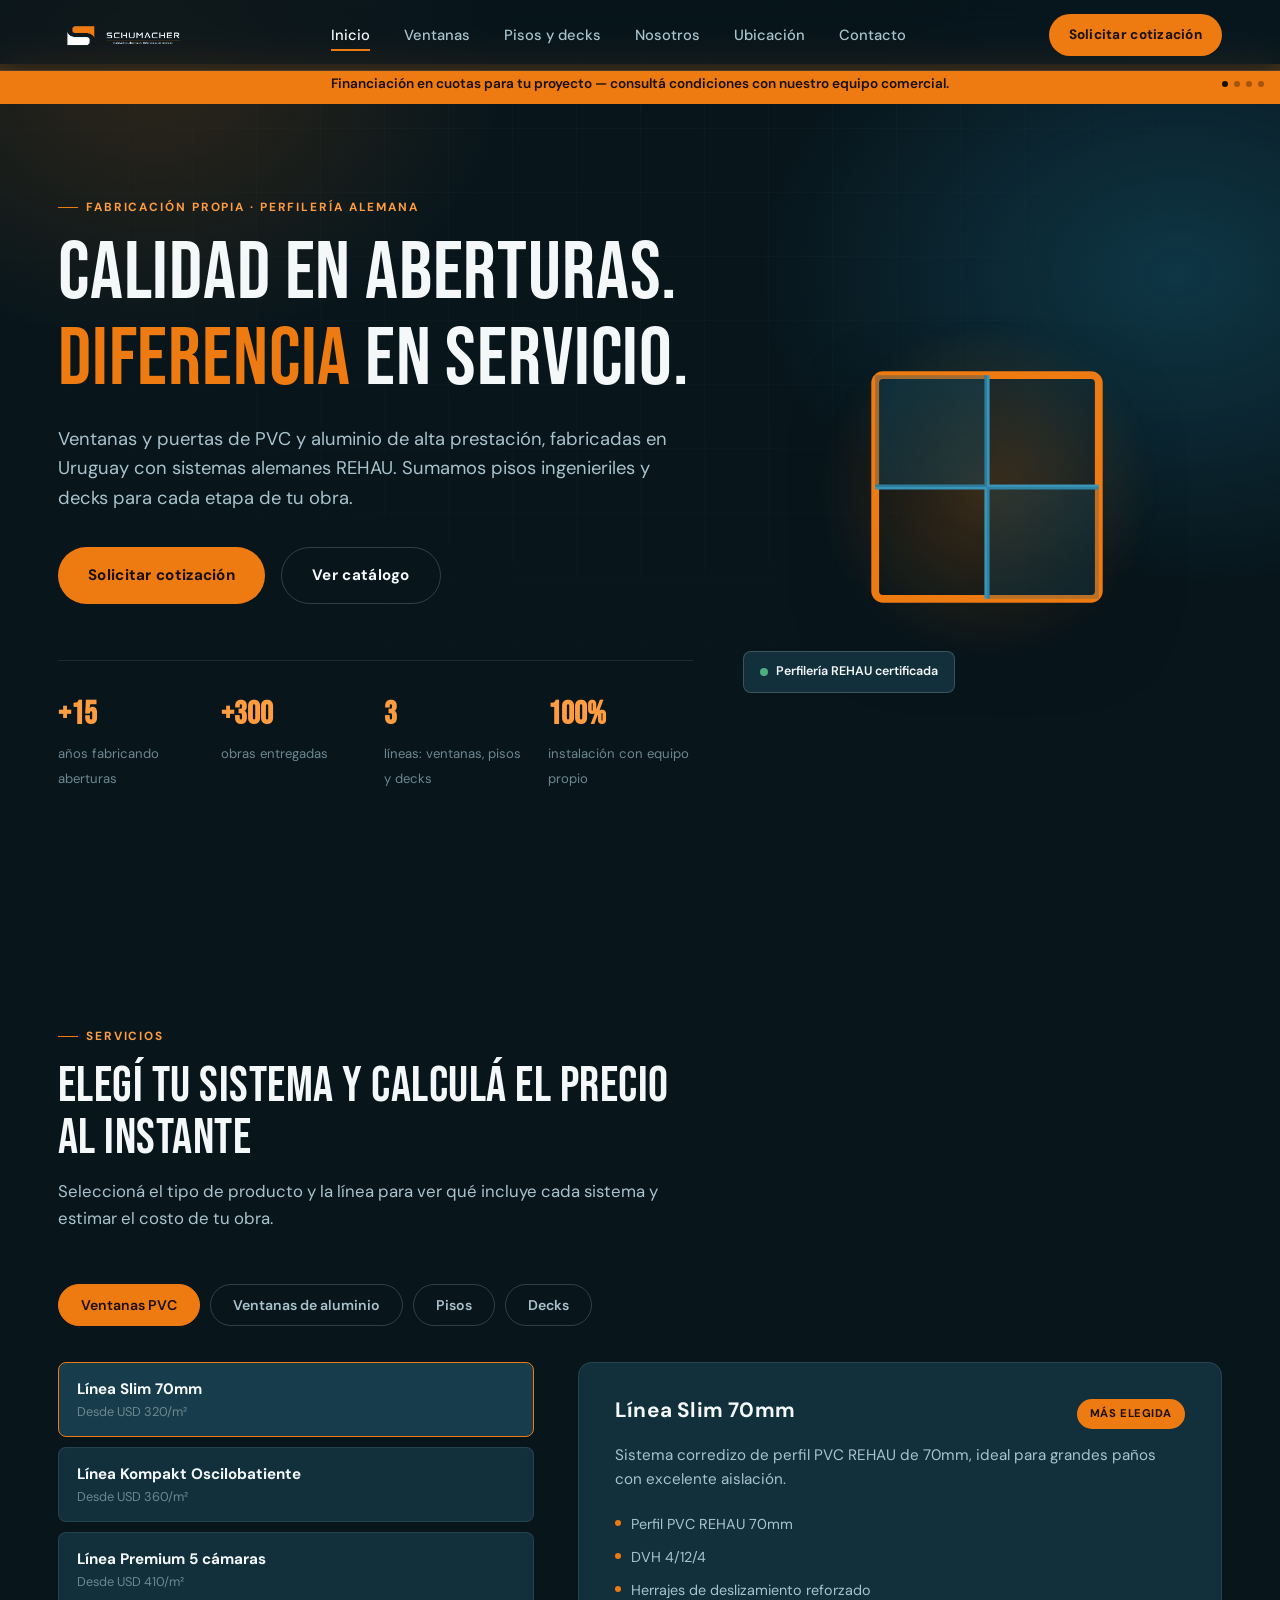
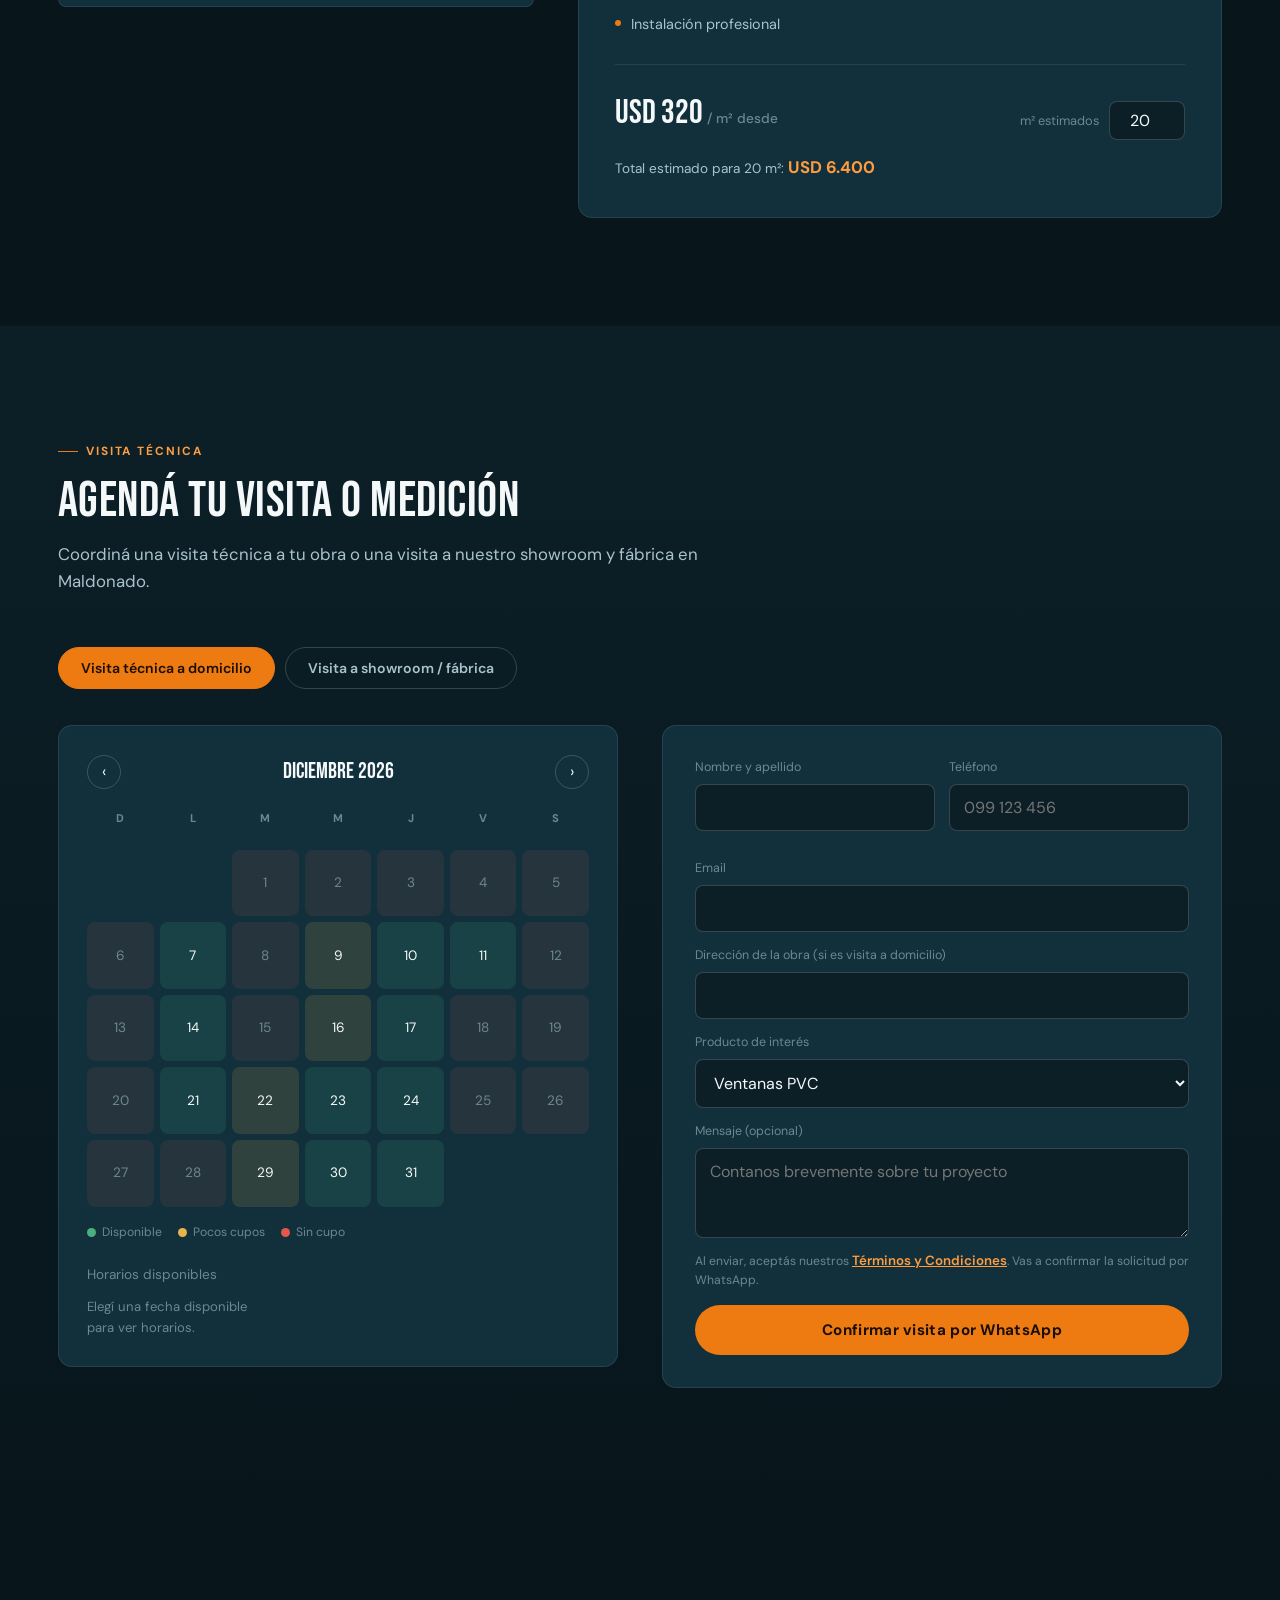
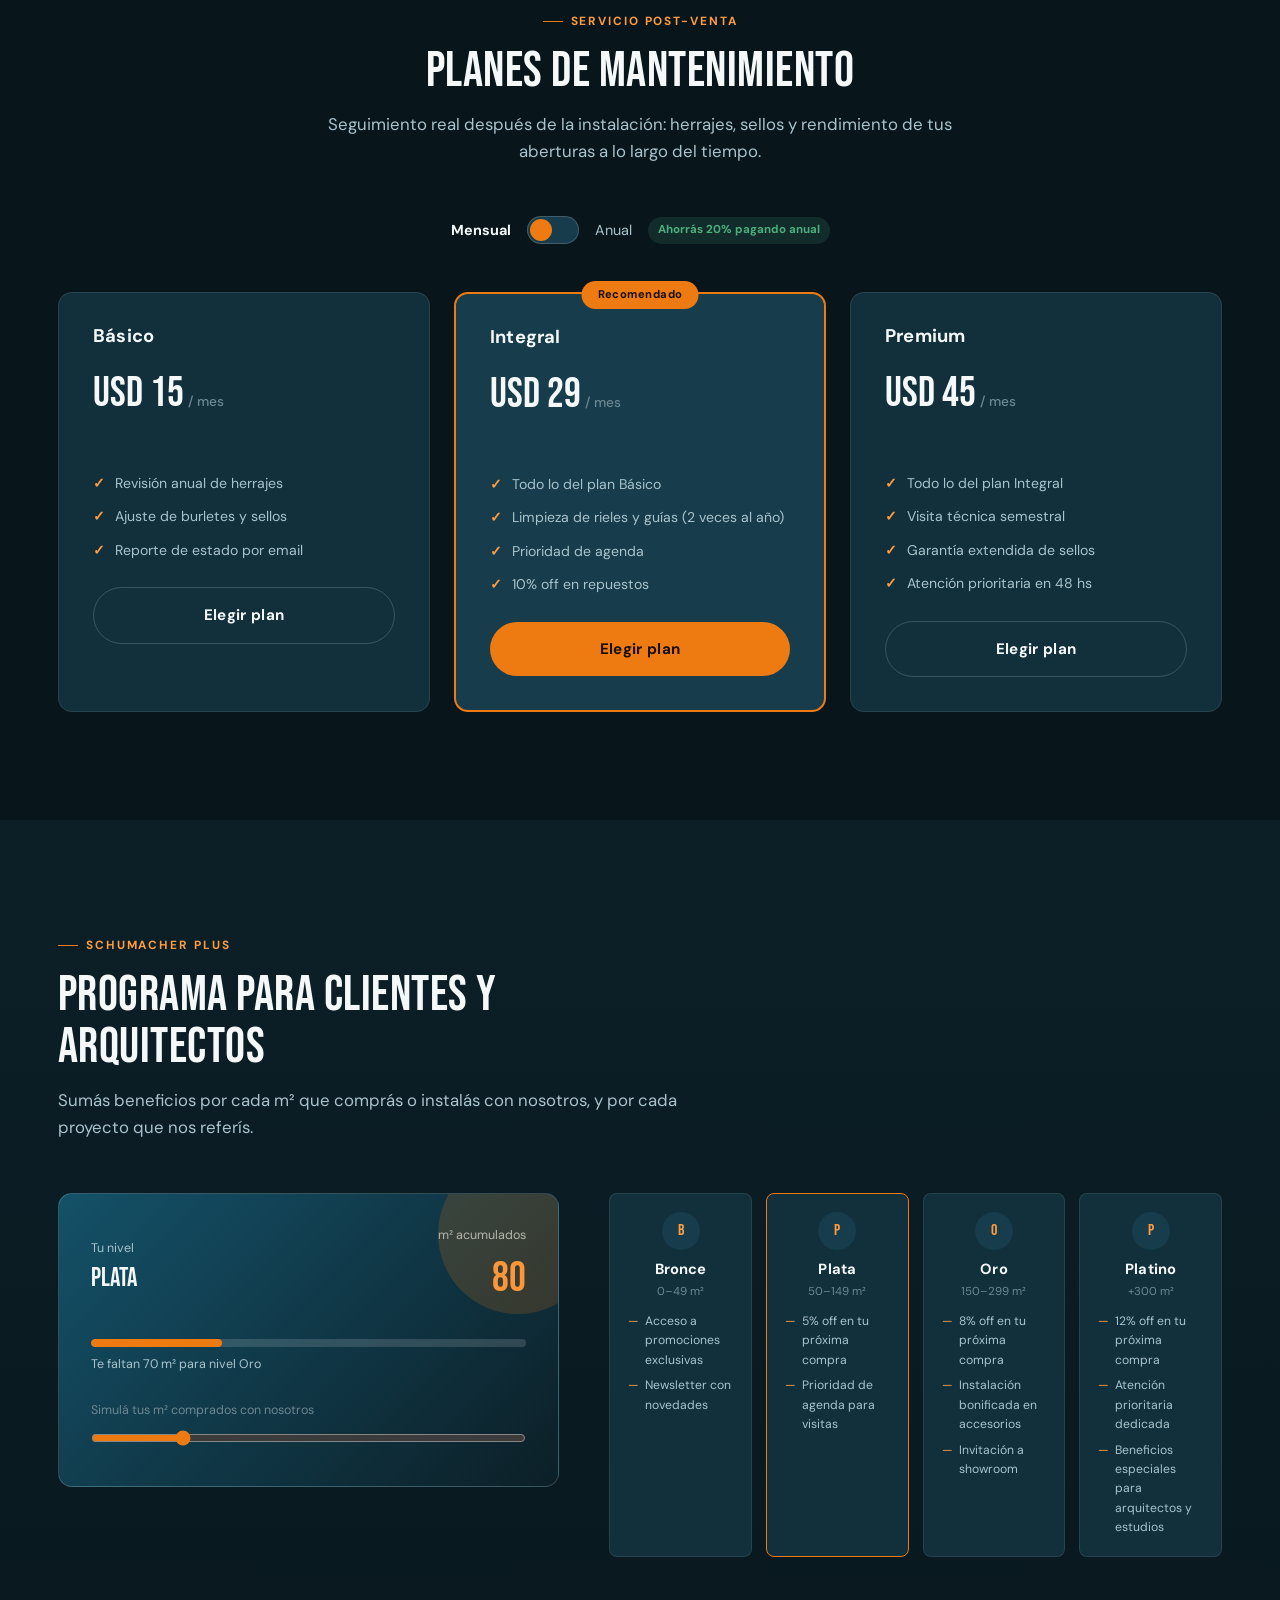
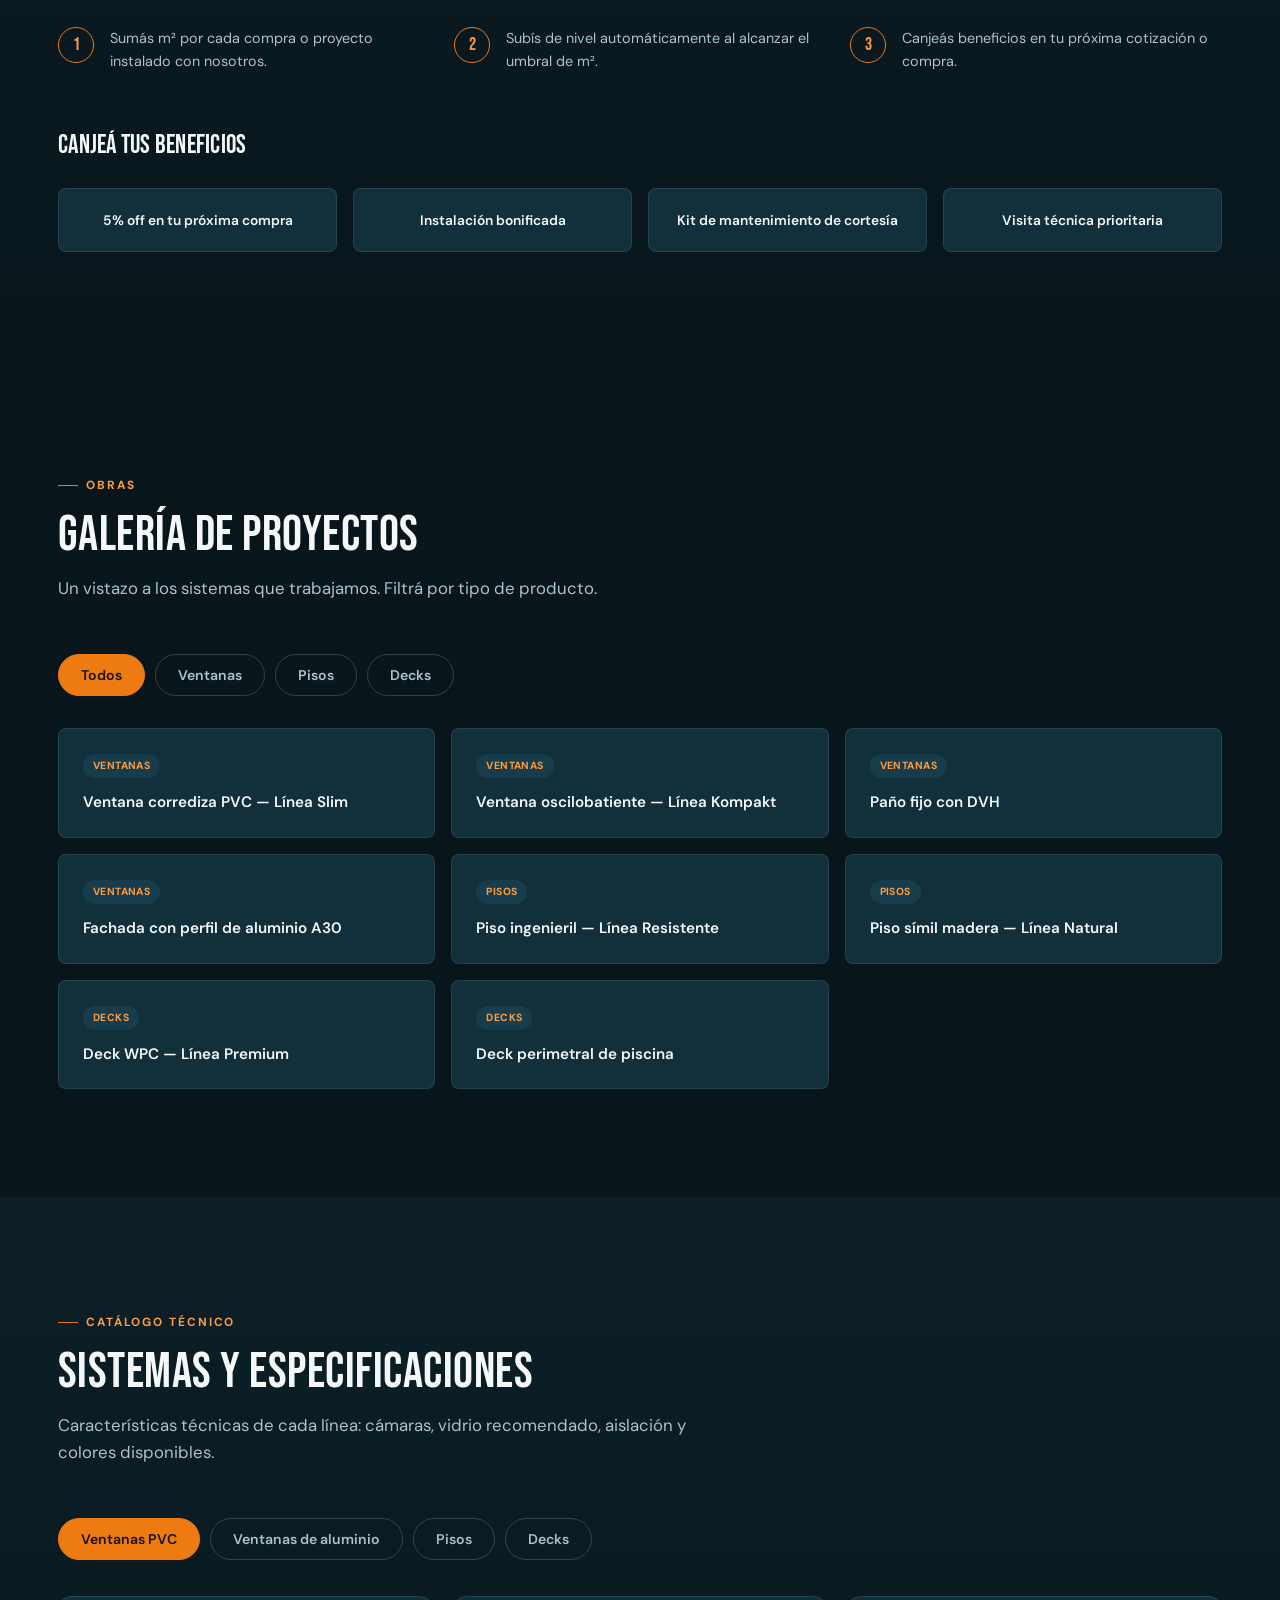
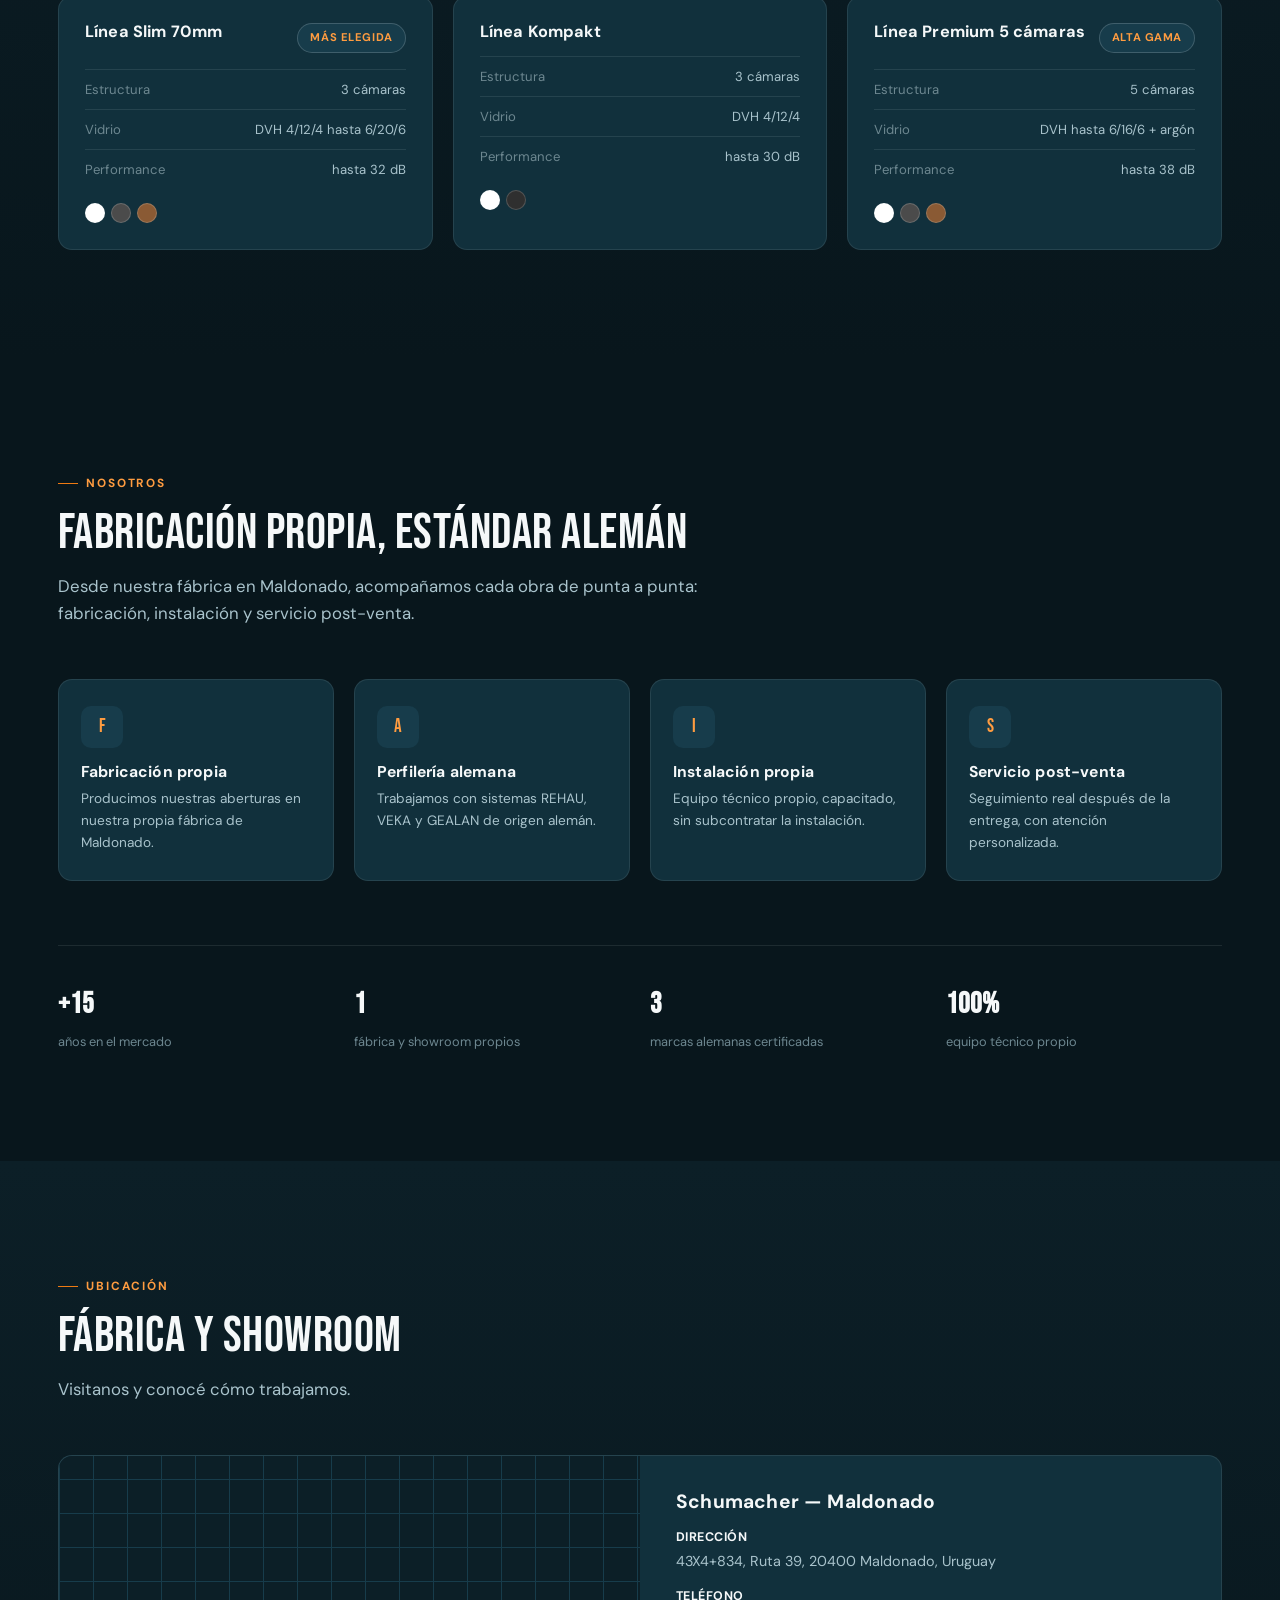
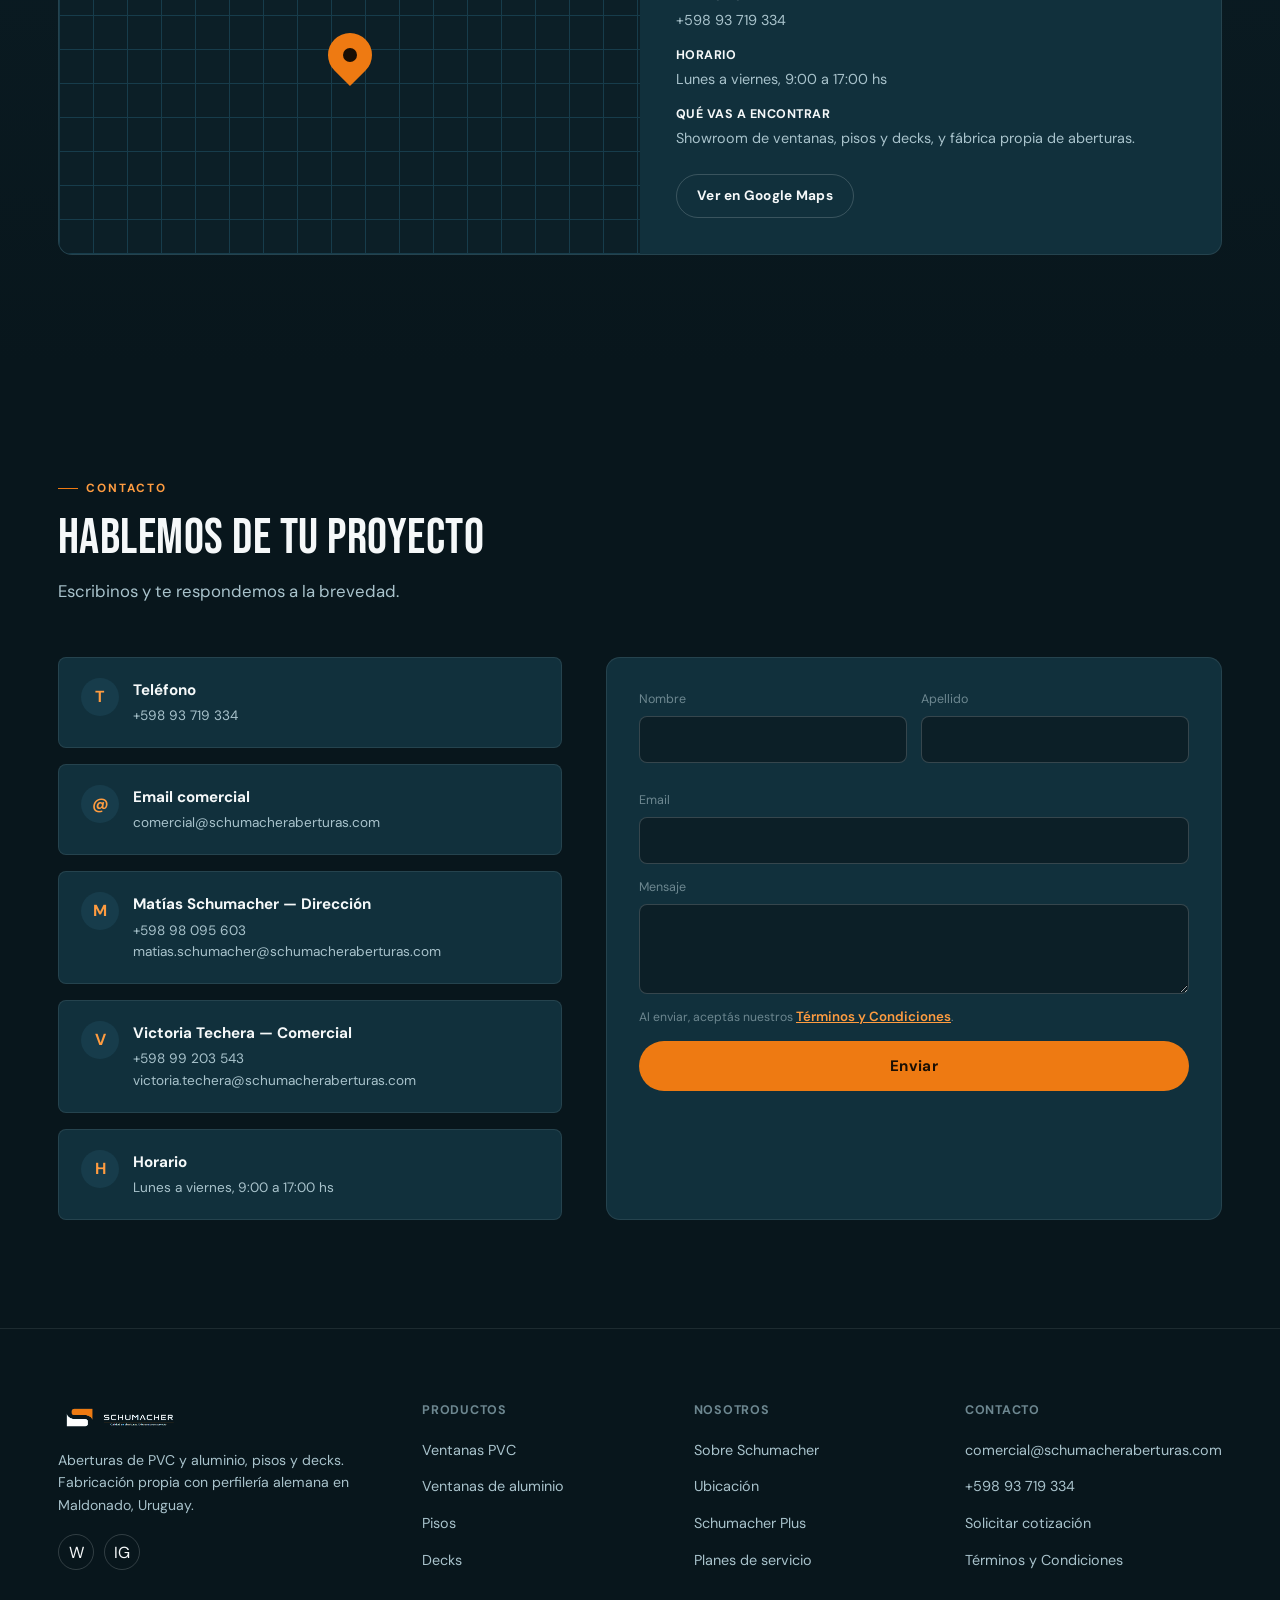
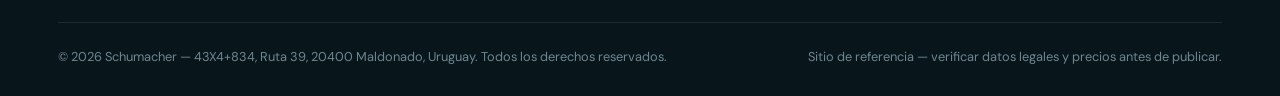
==== commit 778b1dc3: "Add files via upload" ====
--- a/schumacher.html
+++ b/schumacher.html
@@ -616,8 +616,8 @@
           <label for="v-mensaje">Mensaje (opcional)</label>
           <textarea id="v-mensaje" name="mensaje" placeholder="Contanos brevemente sobre tu proyecto"></textarea>
         </div>
-        <p class="tyc-note">Al enviar, aceptás nuestros <button type="button" id="openTyc1">Términos y Condiciones</button>.</p>
-        <button type="submit" class="btn btn-primary btn-block">Confirmar visita</button>
+        <p class="tyc-note">Al enviar, aceptás nuestros <button type="button" id="openTyc1">Términos y Condiciones</button>. Vas a confirmar la solicitud por WhatsApp.</p>
+        <button type="submit" class="btn btn-primary btn-block">Confirmar visita por WhatsApp</button>
       </form>
     </div>
   </div>
@@ -1281,7 +1281,7 @@
 
   renderCalendar(); renderSlots();
 
-  /* form validation */
+  /* form validation + envío por WhatsApp */
   const form = document.getElementById('visitForm');
   form.addEventListener('submit', (e)=>{
     e.preventDefault();
@@ -1289,6 +1289,9 @@
     const nombre = document.getElementById('v-nombre');
     const tel = document.getElementById('v-telefono');
     const email = document.getElementById('v-email');
+    const direccion = document.getElementById('v-direccion');
+    const productoSelect = document.getElementById('v-producto');
+    const mensaje = document.getElementById('v-mensaje');
 
     toggleError('f-nombre', nombre.value.trim().length < 3); if(nombre.value.trim().length<3) valid=false;
     const telOk = /^[0-9+\s()-]{7,}$/.test(tel.value.trim());
@@ -1302,7 +1305,31 @@
     }
     if(!valid) return;
 
-    showToast(`Visita confirmada para el ${selectedDate.toLocaleDateString('es-UY')} a las ${selectedSlot}. Te contactaremos para confirmar.`);
+    // Arma el mensaje con todos los datos del formulario y lo manda por WhatsApp
+    // al teléfono definido en EMPRESA.telefono (no hay backend: esto abre WhatsApp
+    // con el mensaje ya escrito, y la persona solo tiene que tocar enviar).
+    const tipoLabel = TIPOS_VISITA.find(t=>t.id===activeTipo).label;
+    const productoLabel = productoSelect.options[productoSelect.selectedIndex].text;
+    const fechaTexto = selectedDate.toLocaleDateString('es-UY', {weekday:'long', day:'numeric', month:'long', year:'numeric'});
+
+    const lineas = [
+      'Solicitud de visita — Schumacher',
+      `Tipo de visita: ${tipoLabel}`,
+      `Nombre: ${nombre.value.trim()}`,
+      `Teléfono: ${tel.value.trim()}`,
+      `Email: ${email.value.trim()}`
+    ];
+    if(direccion.value.trim()) lineas.push(`Dirección: ${direccion.value.trim()}`);
+    lineas.push(`Producto de interés: ${productoLabel}`);
+    lineas.push(`Fecha solicitada: ${fechaTexto}`);
+    lineas.push(`Horario: ${selectedSlot}`);
+    if(mensaje.value.trim()) lineas.push(`Mensaje: ${mensaje.value.trim()}`);
+
+    const textoWa = encodeURIComponent(lineas.join('\n'));
+    const telefonoWa = EMPRESA.telefono.replace(/[^0-9]/g,'');
+    window.open(`https://wa.me/${telefonoWa}?text=${textoWa}`, '_blank', 'noopener');
+
+    showToast('Te llevamos a WhatsApp con tu solicitud completa: solo tenés que confirmar el envío.');
     form.reset();
     selectedDate = null; selectedSlot = null;
     renderCalendar(); renderSlots();
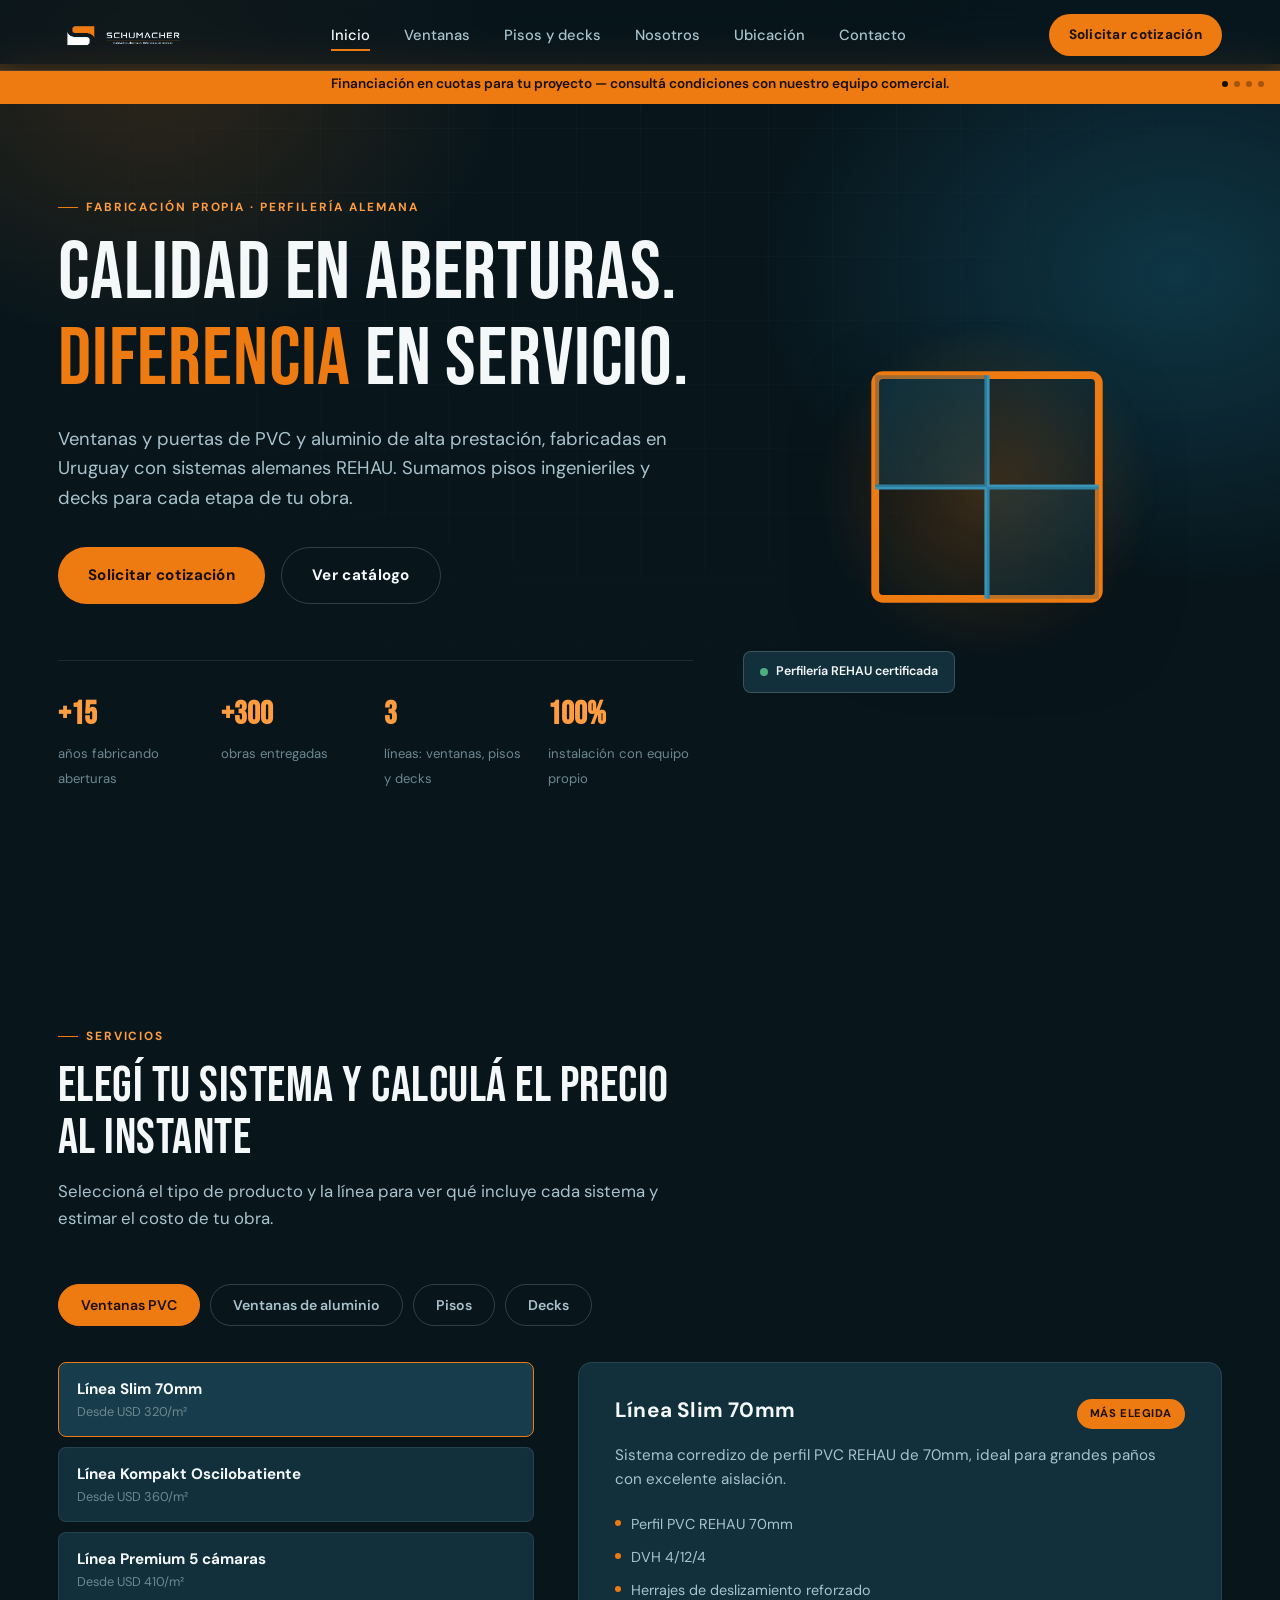
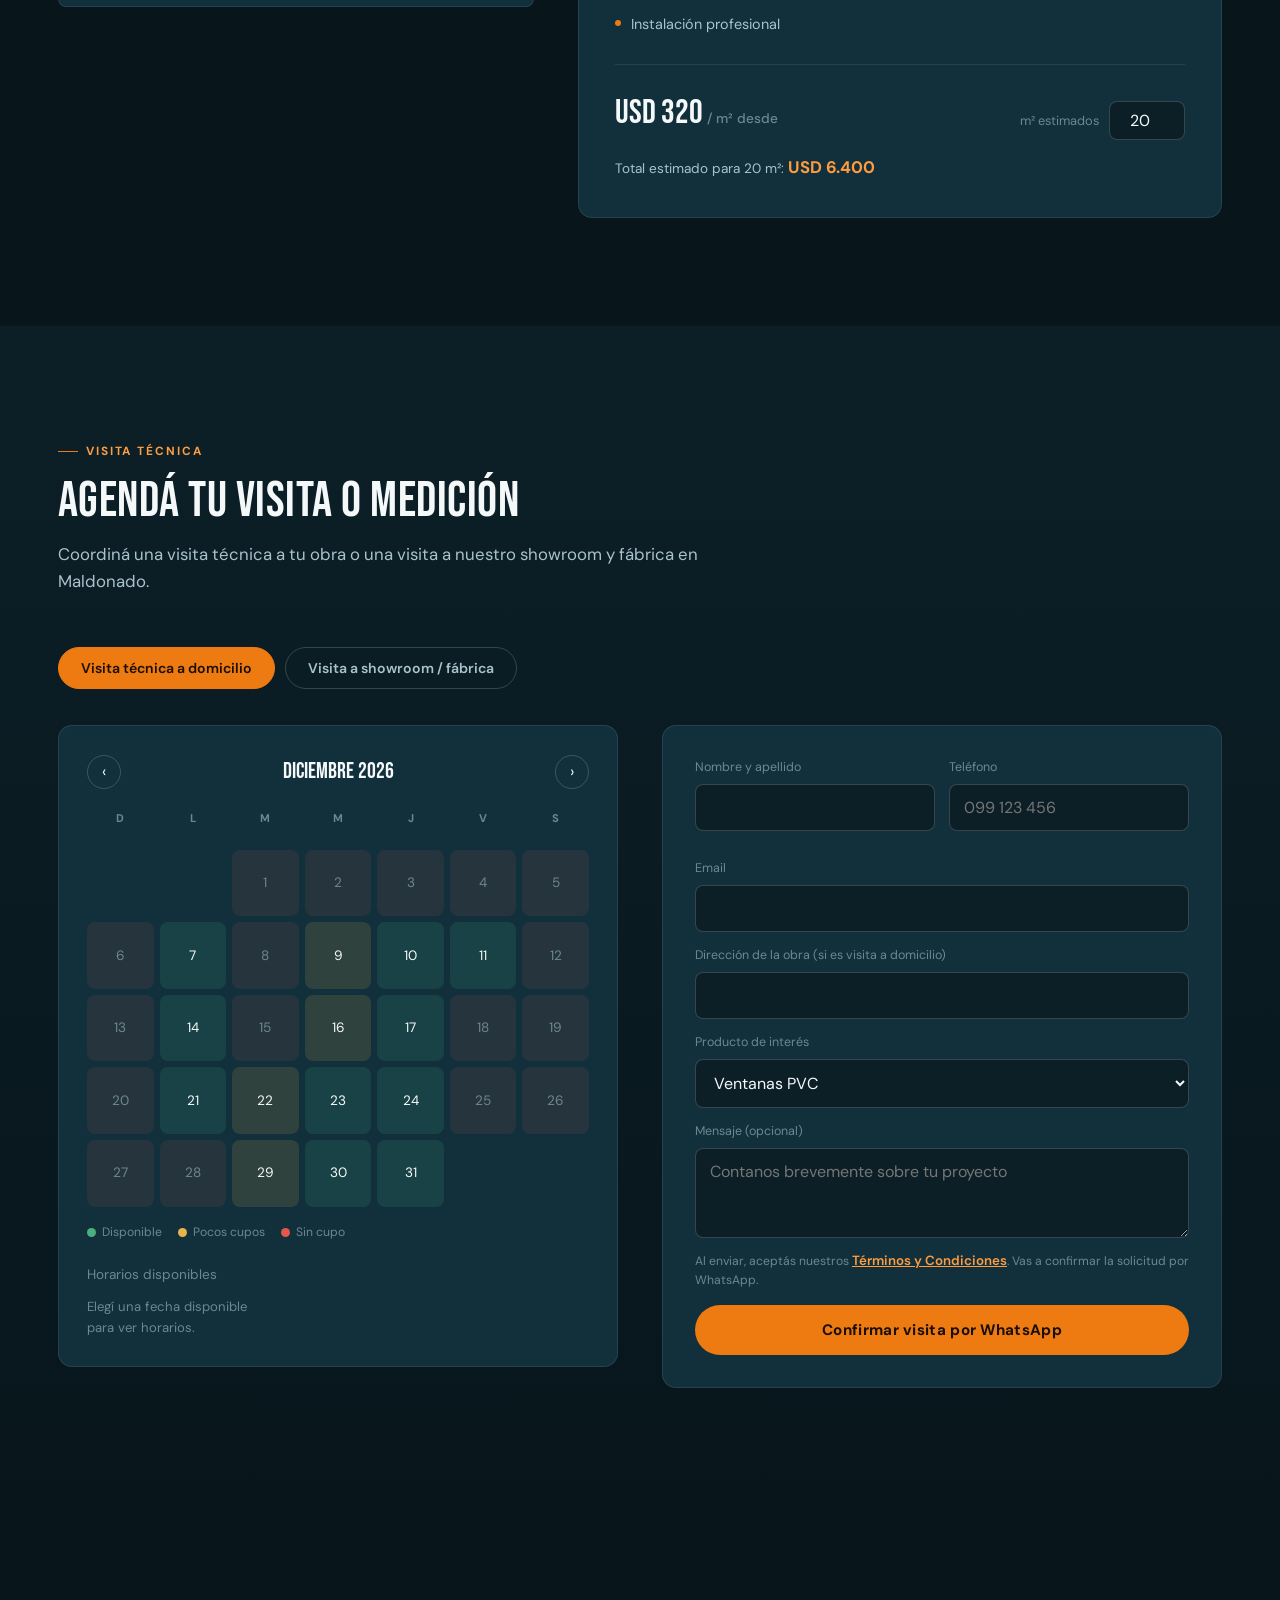
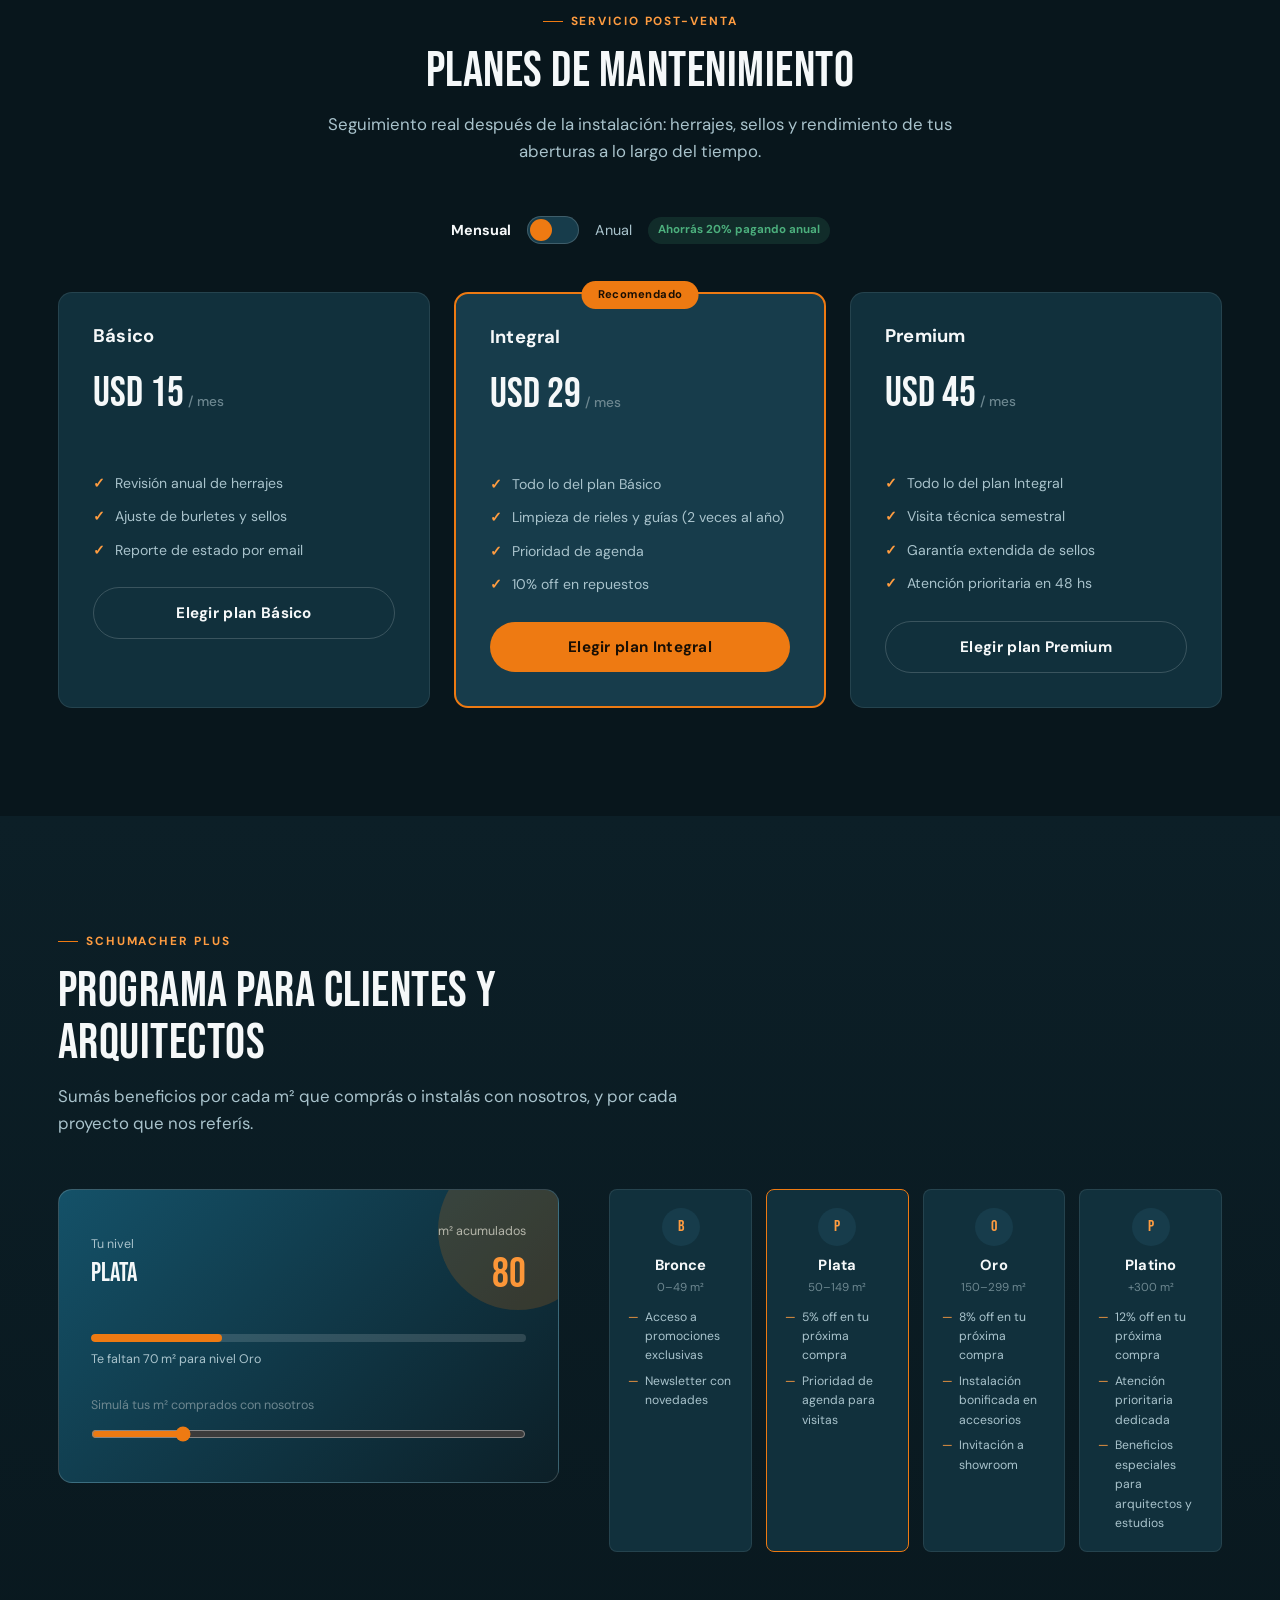
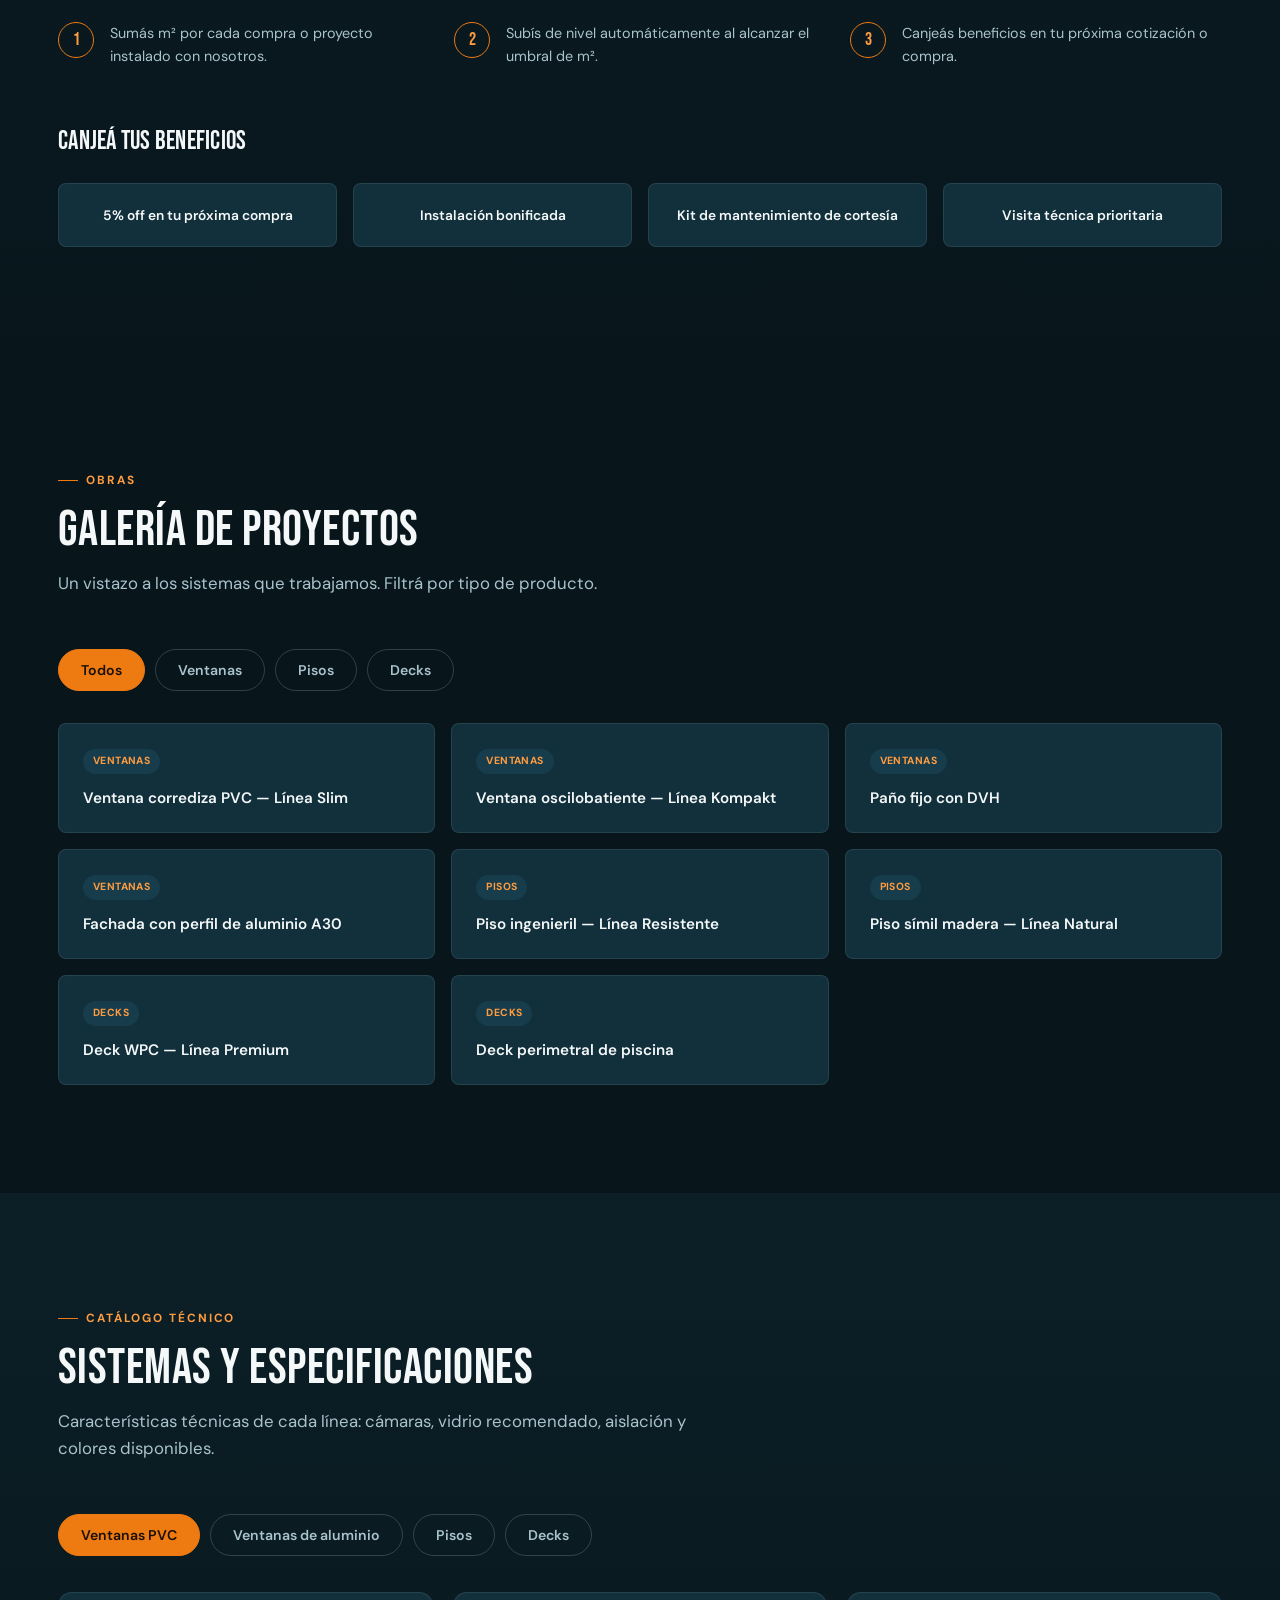
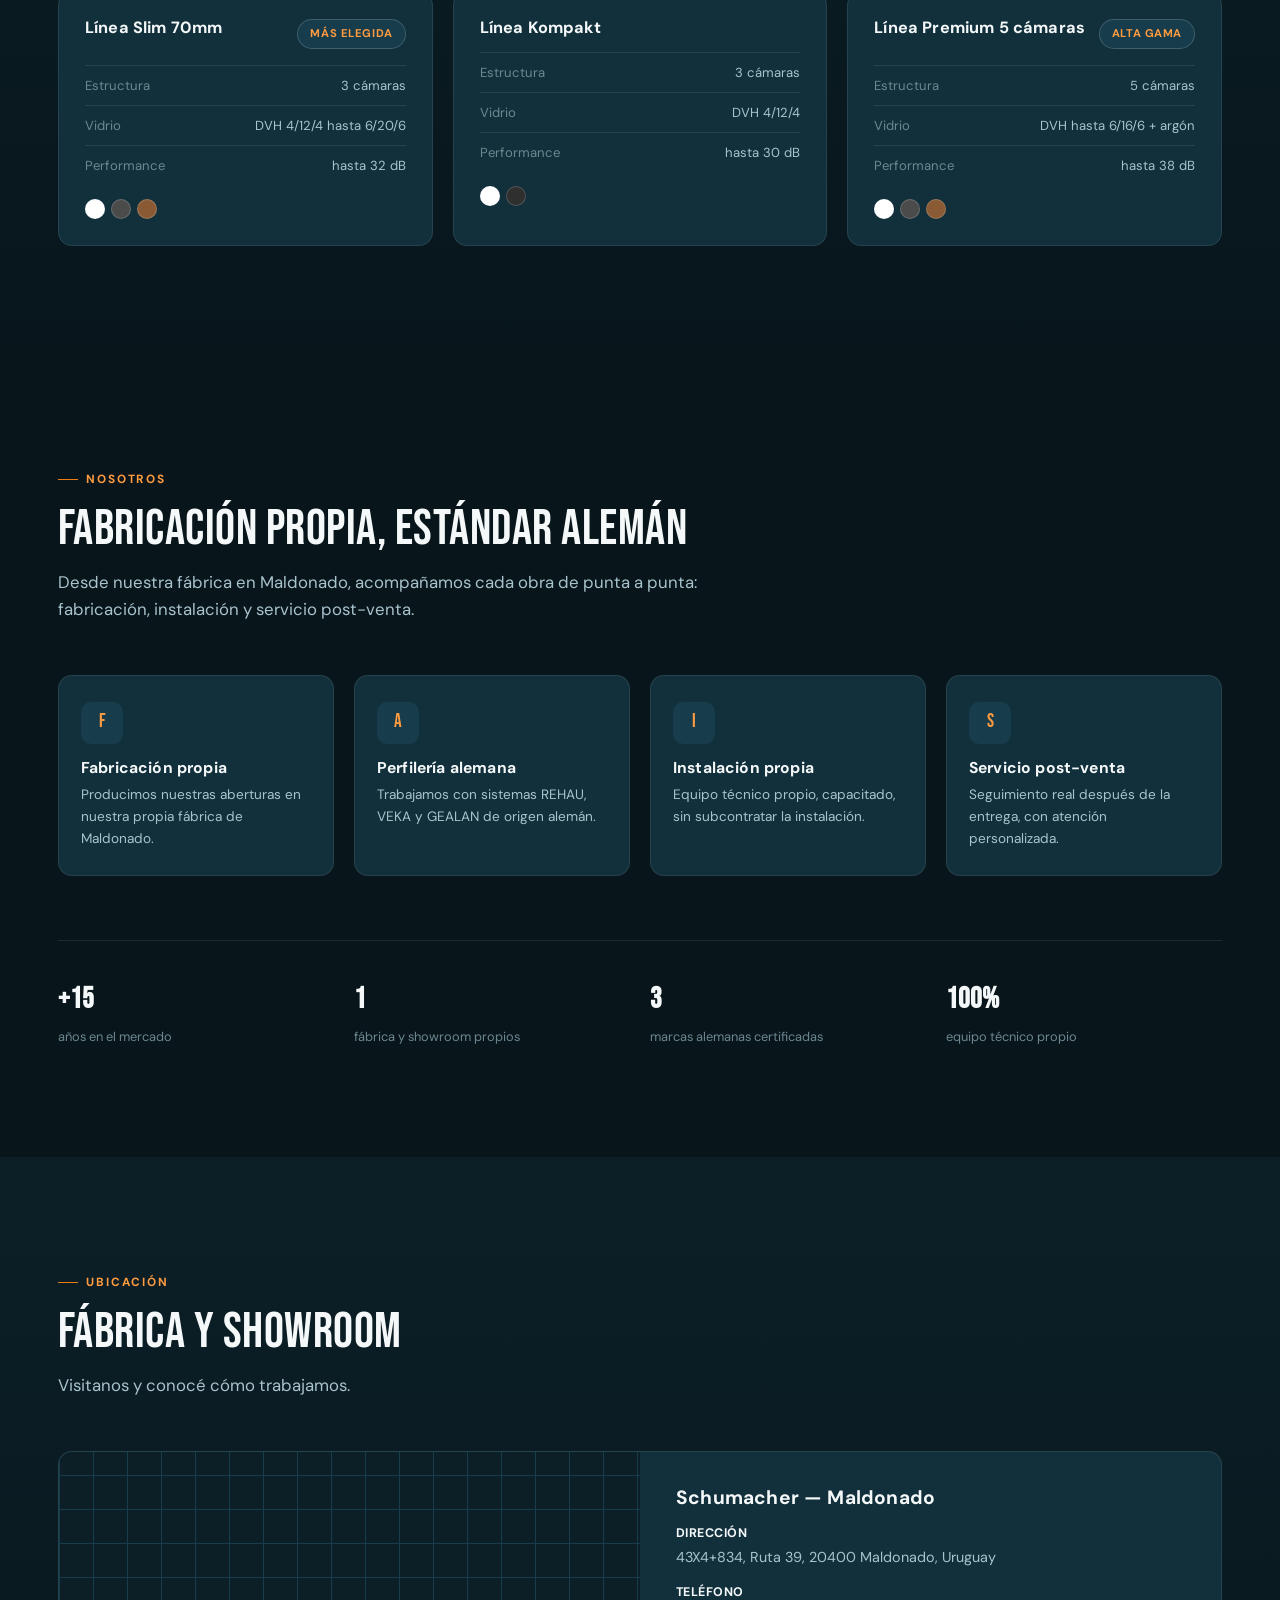
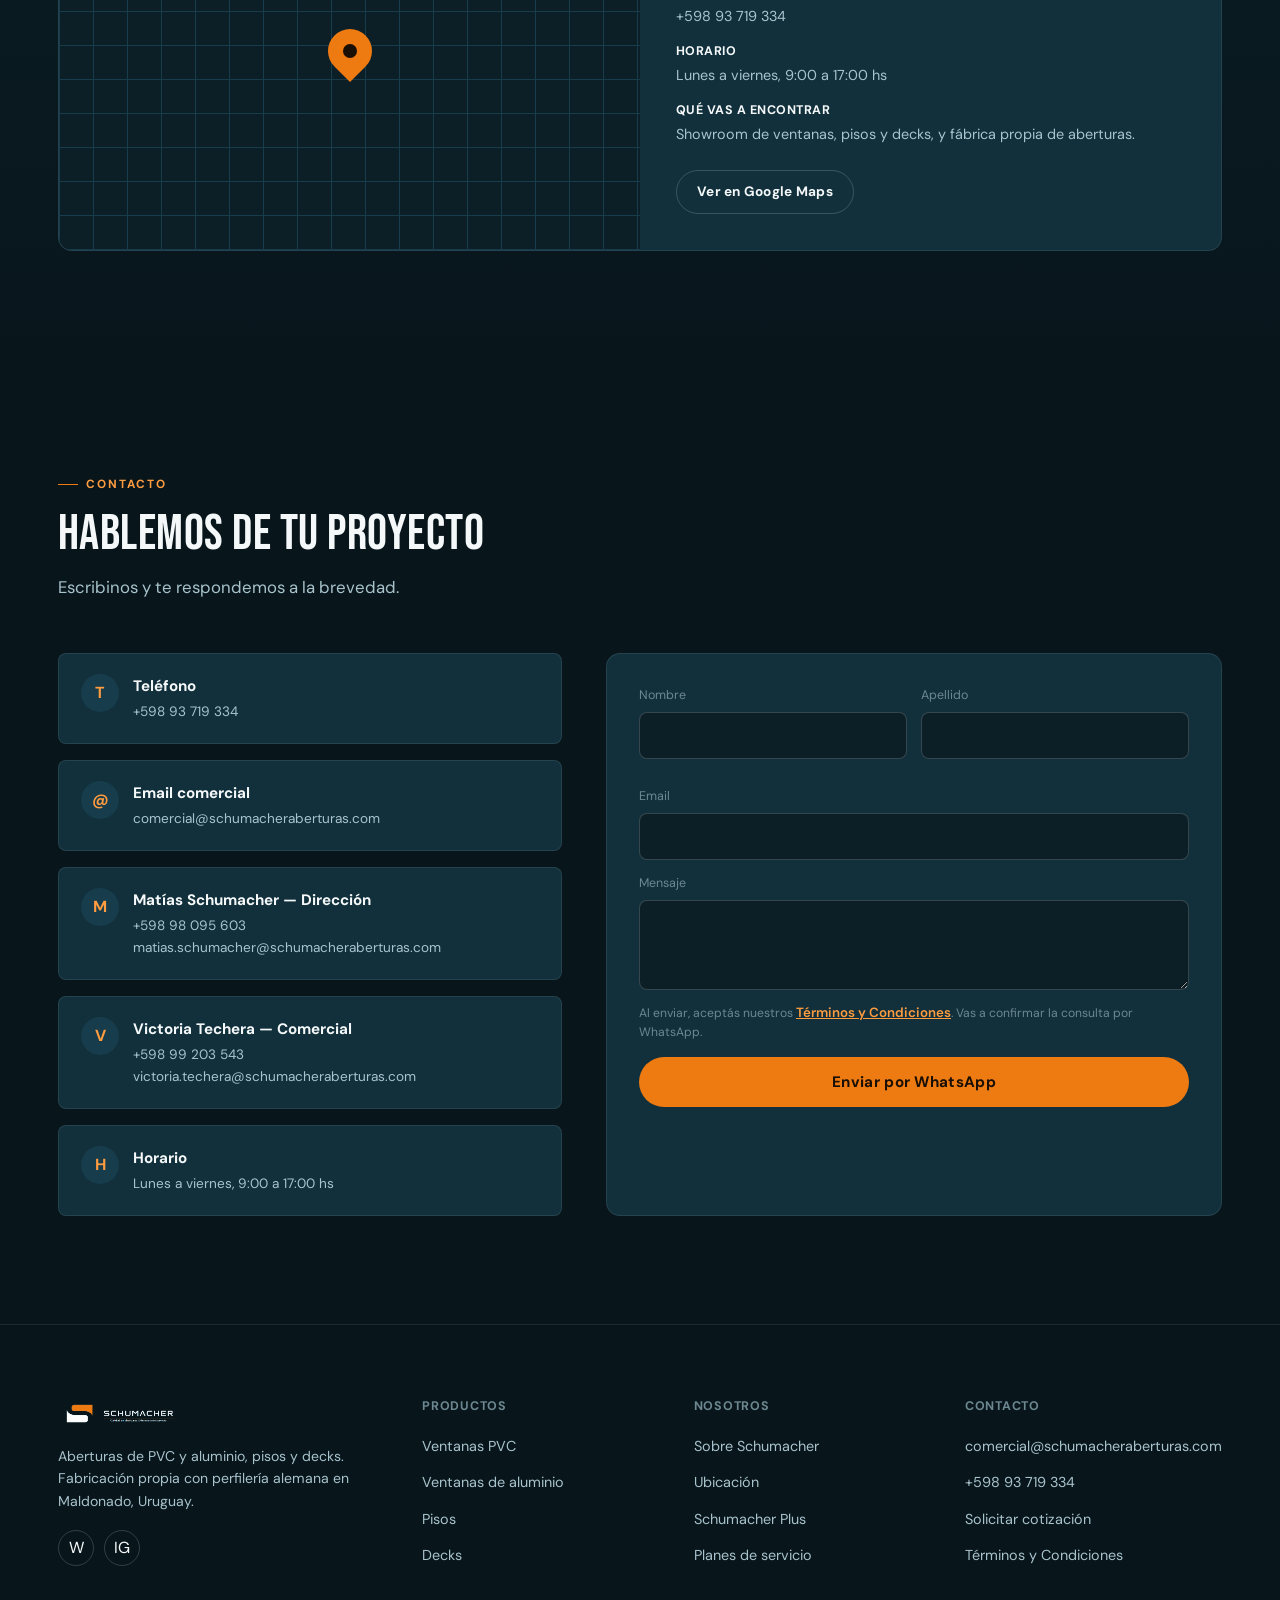
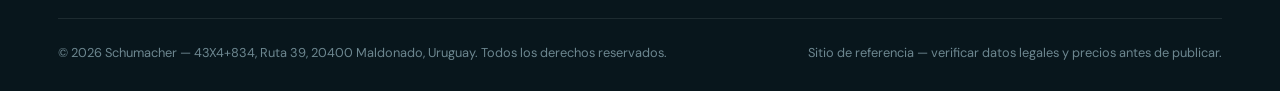
==== commit fabefcbd: "Add files via upload" ====
--- a/schumacher.html
+++ b/schumacher.html
@@ -249,7 +249,8 @@
 
 /* ========================= VISITA / CALENDARIO ========================= */
 .booking-layout{display:grid;grid-template-columns:1fr 1fr;gap:44px;align-items:start}
-.calendar-box{background:var(--surface);border:1px solid var(--line);border-radius:var(--radius);padding:28px}
+.calendar-box{background:var(--surface);border:1px solid var(--line);border-radius:var(--radius);padding:28px;transition:box-shadow .3s ease,border-color .3s ease}
+.calendar-box.attention{border-color:var(--danger);box-shadow:0 0 0 3px rgba(226,88,76,.18)}
 .cal-head{display:flex;align-items:center;justify-content:space-between;margin-bottom:20px}
 .cal-head .month-label{font-family:var(--font-display);font-size:1.4rem}
 .cal-nav-btn{width:34px;height:34px;border-radius:50%;border:1px solid var(--line-strong);display:flex;align-items:center;justify-content:center;font-size:1rem}
@@ -498,7 +499,7 @@
     </ul>
     <div class="nav-cta">
       <a href="#visita" class="btn btn-primary btn-sm">Solicitar cotización</a>
-      <button class="nav-burger" id="navBurger" aria-label="Abrir menú"><span></span><span></span><span></span></button>
+      <button type="button" class="nav-burger" id="navBurger" aria-label="Abrir menú"><span></span><span></span><span></span></button>
     </div>
   </div>
 </nav>
@@ -566,9 +567,9 @@
     <div class="booking-layout">
       <div class="calendar-box reveal">
         <div class="cal-head">
-          <button class="cal-nav-btn" id="calPrev" aria-label="Mes anterior">‹</button>
+          <button type="button" class="cal-nav-btn" id="calPrev" aria-label="Mes anterior">‹</button>
           <div class="month-label" id="calMonthLabel"></div>
-          <button class="cal-nav-btn" id="calNext" aria-label="Mes siguiente">›</button>
+          <button type="button" class="cal-nav-btn" id="calNext" aria-label="Mes siguiente">›</button>
         </div>
         <div class="cal-grid" id="calDow"></div>
         <div class="cal-grid" id="calGrid"></div>
@@ -618,6 +619,7 @@
         </div>
         <p class="tyc-note">Al enviar, aceptás nuestros <button type="button" id="openTyc1">Términos y Condiciones</button>. Vas a confirmar la solicitud por WhatsApp.</p>
         <button type="submit" class="btn btn-primary btn-block">Confirmar visita por WhatsApp</button>
+        <a href="#" id="waFallback" target="_blank" rel="noopener" class="btn btn-secondary btn-block" style="display:none;margin-top:10px">Si no se abrió, tocá acá para ir a WhatsApp</a>
       </form>
     </div>
   </div>
@@ -633,7 +635,7 @@
     </div>
     <div class="plan-toggle reveal">
       <span class="toggle-label active" id="lblMensual">Mensual</span>
-      <button class="switch" id="planSwitch" aria-label="Cambiar a facturación anual"><span class="knob"></span></button>
+      <button type="button" class="switch" id="planSwitch" aria-label="Cambiar a facturación anual"><span class="knob"></span></button>
       <span class="toggle-label" id="lblAnual">Anual</span>
       <span class="save-pill">Ahorrás 20% pagando anual</span>
     </div>
@@ -772,8 +774,9 @@
           <textarea id="c-mensaje" name="mensaje"></textarea>
           <span class="error-msg">Contanos brevemente en qué te podemos ayudar.</span>
         </div>
-        <p class="tyc-note">Al enviar, aceptás nuestros <button type="button" id="openTyc2">Términos y Condiciones</button>.</p>
-        <button type="submit" class="btn btn-primary btn-block">Enviar</button>
+        <p class="tyc-note">Al enviar, aceptás nuestros <button type="button" id="openTyc2">Términos y Condiciones</button>. Vas a confirmar la consulta por WhatsApp.</p>
+        <button type="submit" class="btn btn-primary btn-block">Enviar por WhatsApp</button>
+        <a href="#" id="waFallbackContact" target="_blank" rel="noopener" class="btn btn-secondary btn-block" style="display:none;margin-top:10px">Si no se abrió, tocá acá para ir a WhatsApp</a>
       </form>
     </div>
   </div>
@@ -788,7 +791,7 @@
         <a href="#inicio" class="footer-logo"><img src="[data-uri]" alt="Schumacher"></a>
         <p class="tag">Aberturas de PVC y aluminio, pisos y decks. Fabricación propia con perfilería alemana en Maldonado, Uruguay.</p>
         <div class="footer-social">
-          <a href="https://wa.me/59899203543" target="_blank" rel="noopener" aria-label="WhatsApp">W</a>
+          <a href="https://wa.me/59893719334" target="_blank" rel="noopener" aria-label="WhatsApp">W</a>
           <a href="#" aria-label="Instagram">IG</a>
         </div>
       </div>
@@ -832,7 +835,7 @@
   <div class="modal-box">
     <div class="modal-head">
       <h3>Términos y condiciones</h3>
-      <button class="modal-close" id="closeTyc" aria-label="Cerrar">✕</button>
+      <button type="button" class="modal-close" id="closeTyc" aria-label="Cerrar">✕</button>
     </div>
     <div class="modal-body">
       <h4>1. Cotizaciones</h4>
@@ -1091,6 +1094,7 @@
     s.textContent = p;
     track.appendChild(s);
     const d = document.createElement('button');
+    d.type = 'button';
     d.className = i===0 ? 'active' : '';
     d.addEventListener('click', ()=>goTo(i));
     dots.appendChild(d);
@@ -1133,6 +1137,7 @@
 
   keys.forEach(k=>{
     const b = document.createElement('button');
+    b.type = 'button';
     b.className = 'tab-btn' + (k===activeCat?' active':'');
     b.textContent = SERVICIOS[k].label;
     b.addEventListener('click', ()=>{
@@ -1151,6 +1156,7 @@
     pickerWrap.innerHTML = '';
     SERVICIOS[activeCat].lineas.forEach(l=>{
       const b = document.createElement('button');
+      b.type = 'button';
       b.className = 'line-option' + (l.id===activeLinea?' active':'');
       b.innerHTML = `<div class="name">${l.nombre}</div><div class="price-mini">Desde USD ${l.precio}/m²</div>`;
       b.addEventListener('click', ()=>{ activeLinea = l.id; renderPicker(); renderCard(); });
@@ -1193,6 +1199,7 @@
   let activeTipo = TIPOS_VISITA[0].id;
   TIPOS_VISITA.forEach(t=>{
     const b = document.createElement('button');
+    b.type = 'button';
     b.className = 'tab-btn' + (t.id===activeTipo?' active':'');
     b.textContent = t.label;
     b.addEventListener('click', ()=>{
@@ -1283,6 +1290,23 @@
 
   /* form validation + envío por WhatsApp */
   const form = document.getElementById('visitForm');
+  const waFallback = document.getElementById('waFallback');
+  const calendarBox = document.querySelector('.calendar-box');
+
+  function openWhatsApp(url){
+    // Técnica de <a> + click: más confiable contra bloqueadores de pop-ups que window.open()
+    const link = document.createElement('a');
+    link.href = url;
+    link.target = '_blank';
+    link.rel = 'noopener';
+    document.body.appendChild(link);
+    link.click();
+    document.body.removeChild(link);
+    // Fallback visible por si el navegador igual bloqueó la apertura
+    waFallback.href = url;
+    waFallback.style.display = 'flex';
+  }
+
   form.addEventListener('submit', (e)=>{
     e.preventDefault();
     let valid = true;
@@ -1300,7 +1324,10 @@
     toggleError('f-email', !emailOk); if(!emailOk) valid=false;
 
     if(!selectedDate || !selectedSlot){
-      showToast('Elegí una fecha y un horario para tu visita.', 'error');
+      showToast('Te falta elegir fecha y horario arriba, en el calendario.', 'error');
+      calendarBox.classList.add('attention');
+      calendarBox.scrollIntoView({behavior:'smooth', block:'center'});
+      setTimeout(()=>calendarBox.classList.remove('attention'), 2200);
       valid = false;
     }
     if(!valid) return;
@@ -1327,7 +1354,7 @@
 
     const textoWa = encodeURIComponent(lineas.join('\n'));
     const telefonoWa = EMPRESA.telefono.replace(/[^0-9]/g,'');
-    window.open(`https://wa.me/${telefonoWa}?text=${textoWa}`, '_blank', 'noopener');
+    openWhatsApp(`https://wa.me/${telefonoWa}?text=${textoWa}`);
 
     showToast('Te llevamos a WhatsApp con tu solicitud completa: solo tenés que confirmar el envío.');
     form.reset();
@@ -1371,8 +1398,15 @@
         <div class="plan-price">USD ${precioMostrado}<span> / mes</span></div>
         <div class="plan-save">${anual ? `Facturado anual · ahorrás USD ${ahorro} al año` : '&nbsp;'}</div>
         <ul>${p.beneficios.map(b=>`<li>${b}</li>`).join('')}</ul>
-        <a href="#contacto" class="btn ${p.recomendado?'btn-primary':'btn-secondary'} btn-block">Elegir plan</a>
+        <button type="button" data-plan="${p.nombre}" class="btn ${p.recomendado?'btn-primary':'btn-secondary'} btn-block">Elegir plan ${p.nombre}</button>
       `;
+      card.querySelector('button[data-plan]').addEventListener('click', ()=>{
+        const modalidad = anual ? 'anual' : 'mensual';
+        const mensajeField = document.getElementById('c-mensaje');
+        mensajeField.value = `Me interesa el plan ${p.nombre} (USD ${precioMostrado}/mes, facturación ${modalidad}). Quisiera más información.`;
+        document.getElementById('contacto').scrollIntoView({behavior:'smooth'});
+        mensajeField.focus();
+      });
       grid.appendChild(card);
     });
   }
@@ -1448,6 +1482,7 @@
 
   FILTROS_GALERIA.forEach(f=>{
     const b = document.createElement('button');
+    b.type = 'button';
     b.className = 'tab-btn' + (f.id==='todos'?' active':'');
     b.textContent = f.label;
     b.addEventListener('click', ()=>{
@@ -1482,6 +1517,7 @@
 
   keys.forEach(k=>{
     const b = document.createElement('button');
+    b.type = 'button';
     b.className = 'tab-btn' + (k===active?' active':'');
     b.textContent = labels[k];
     b.addEventListener('click', ()=>{
@@ -1542,6 +1578,7 @@
   `;
 
   const form = document.getElementById('contactForm');
+  const waFallbackContact = document.getElementById('waFallbackContact');
   form.addEventListener('submit', (e)=>{
     e.preventDefault();
     let valid = true;
@@ -1559,7 +1596,25 @@
     checks.forEach(([id,err])=>{ document.getElementById(id).classList.toggle('error', err); if(err) valid=false; });
     if(!valid) return;
 
-    showToast('Gracias por contactarnos, te responderemos a la brevedad.');
+    // Igual que en Visita: sin backend, así que abrimos WhatsApp con el mensaje
+    // ya armado al teléfono general de EMPRESA.telefono.
+    const lineas = [
+      'Consulta desde la web — Schumacher',
+      `Nombre: ${nombre.value.trim()} ${apellido.value.trim()}`,
+      `Email: ${email.value.trim()}`,
+      `Mensaje: ${mensaje.value.trim()}`
+    ];
+    const textoWa = encodeURIComponent(lineas.join('\n'));
+    const telefonoWa = EMPRESA.telefono.replace(/[^0-9]/g,'');
+    const waUrl = `https://wa.me/${telefonoWa}?text=${textoWa}`;
+
+    const link = document.createElement('a');
+    link.href = waUrl; link.target = '_blank'; link.rel = 'noopener';
+    document.body.appendChild(link); link.click(); document.body.removeChild(link);
+    waFallbackContact.href = waUrl;
+    waFallbackContact.style.display = 'flex';
+
+    showToast('Te llevamos a WhatsApp con tu consulta lista: solo tenés que confirmar el envío.');
     form.reset();
   });
 })();
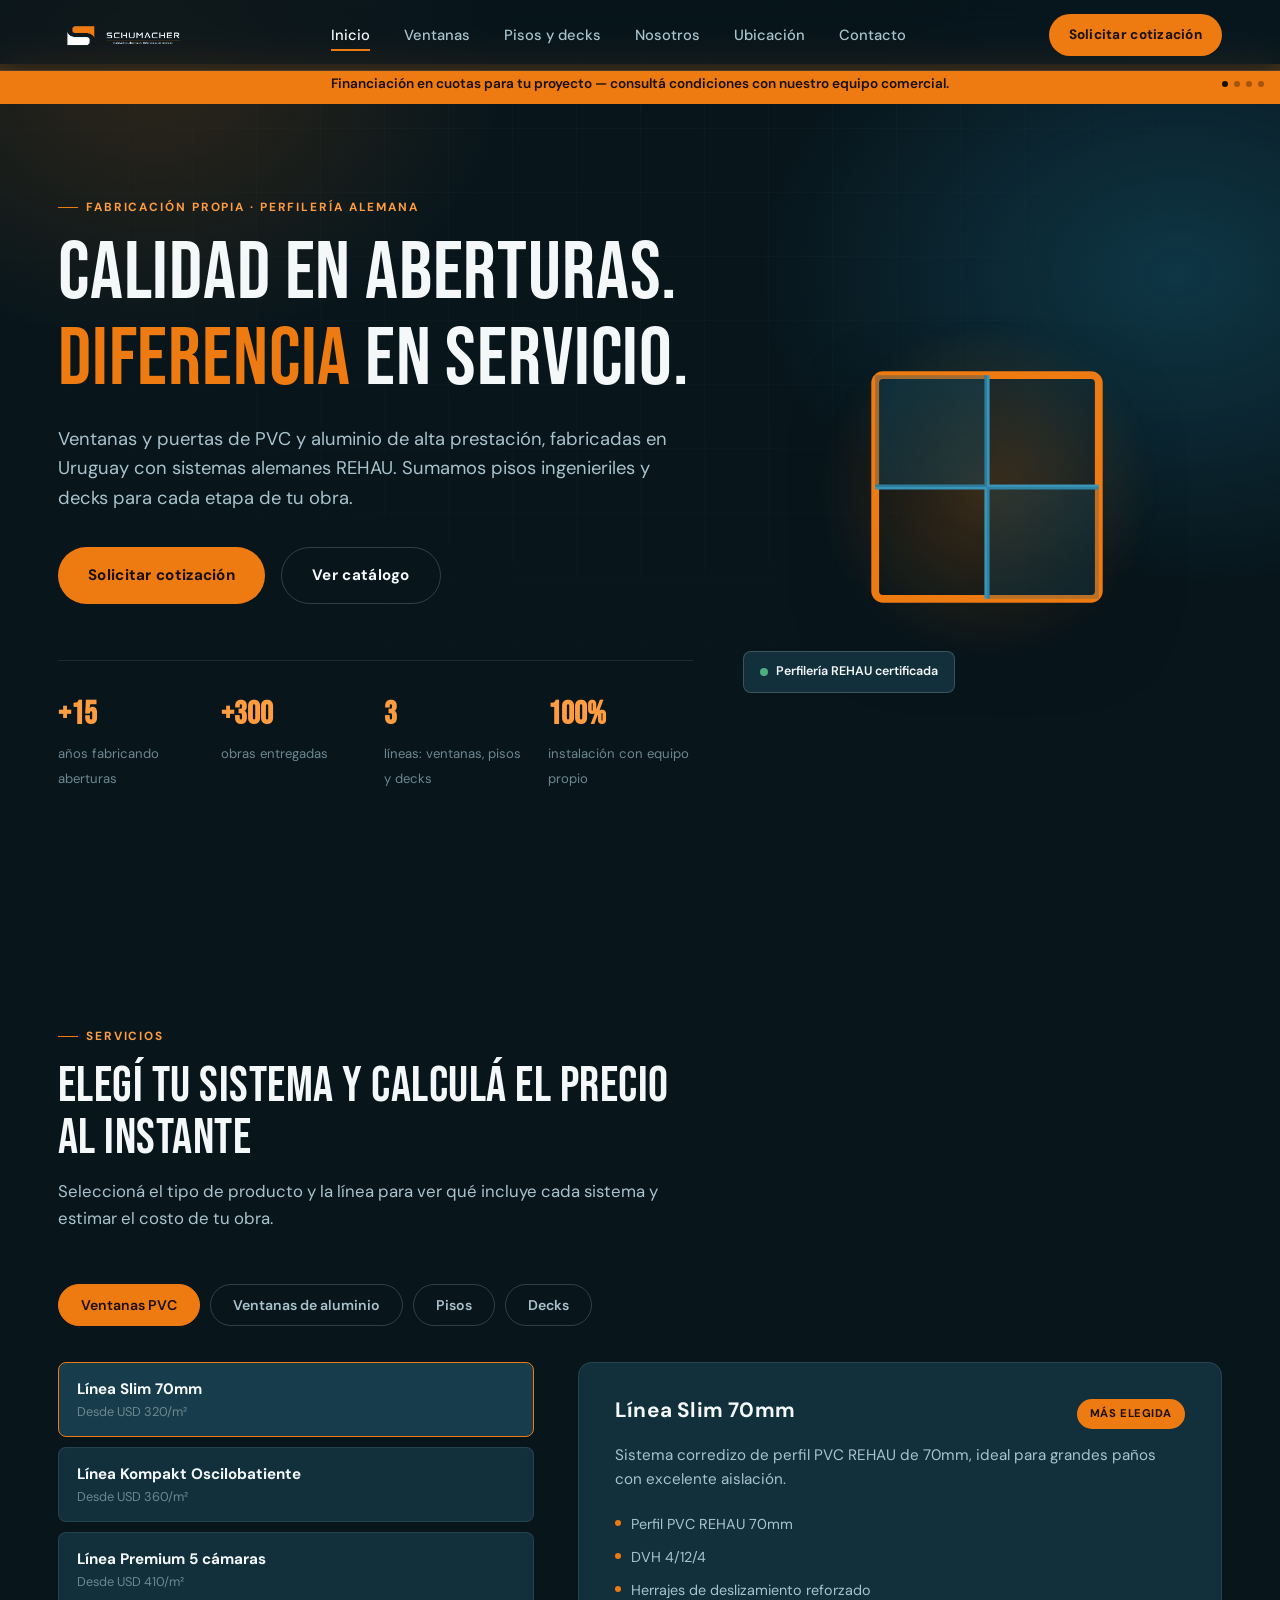
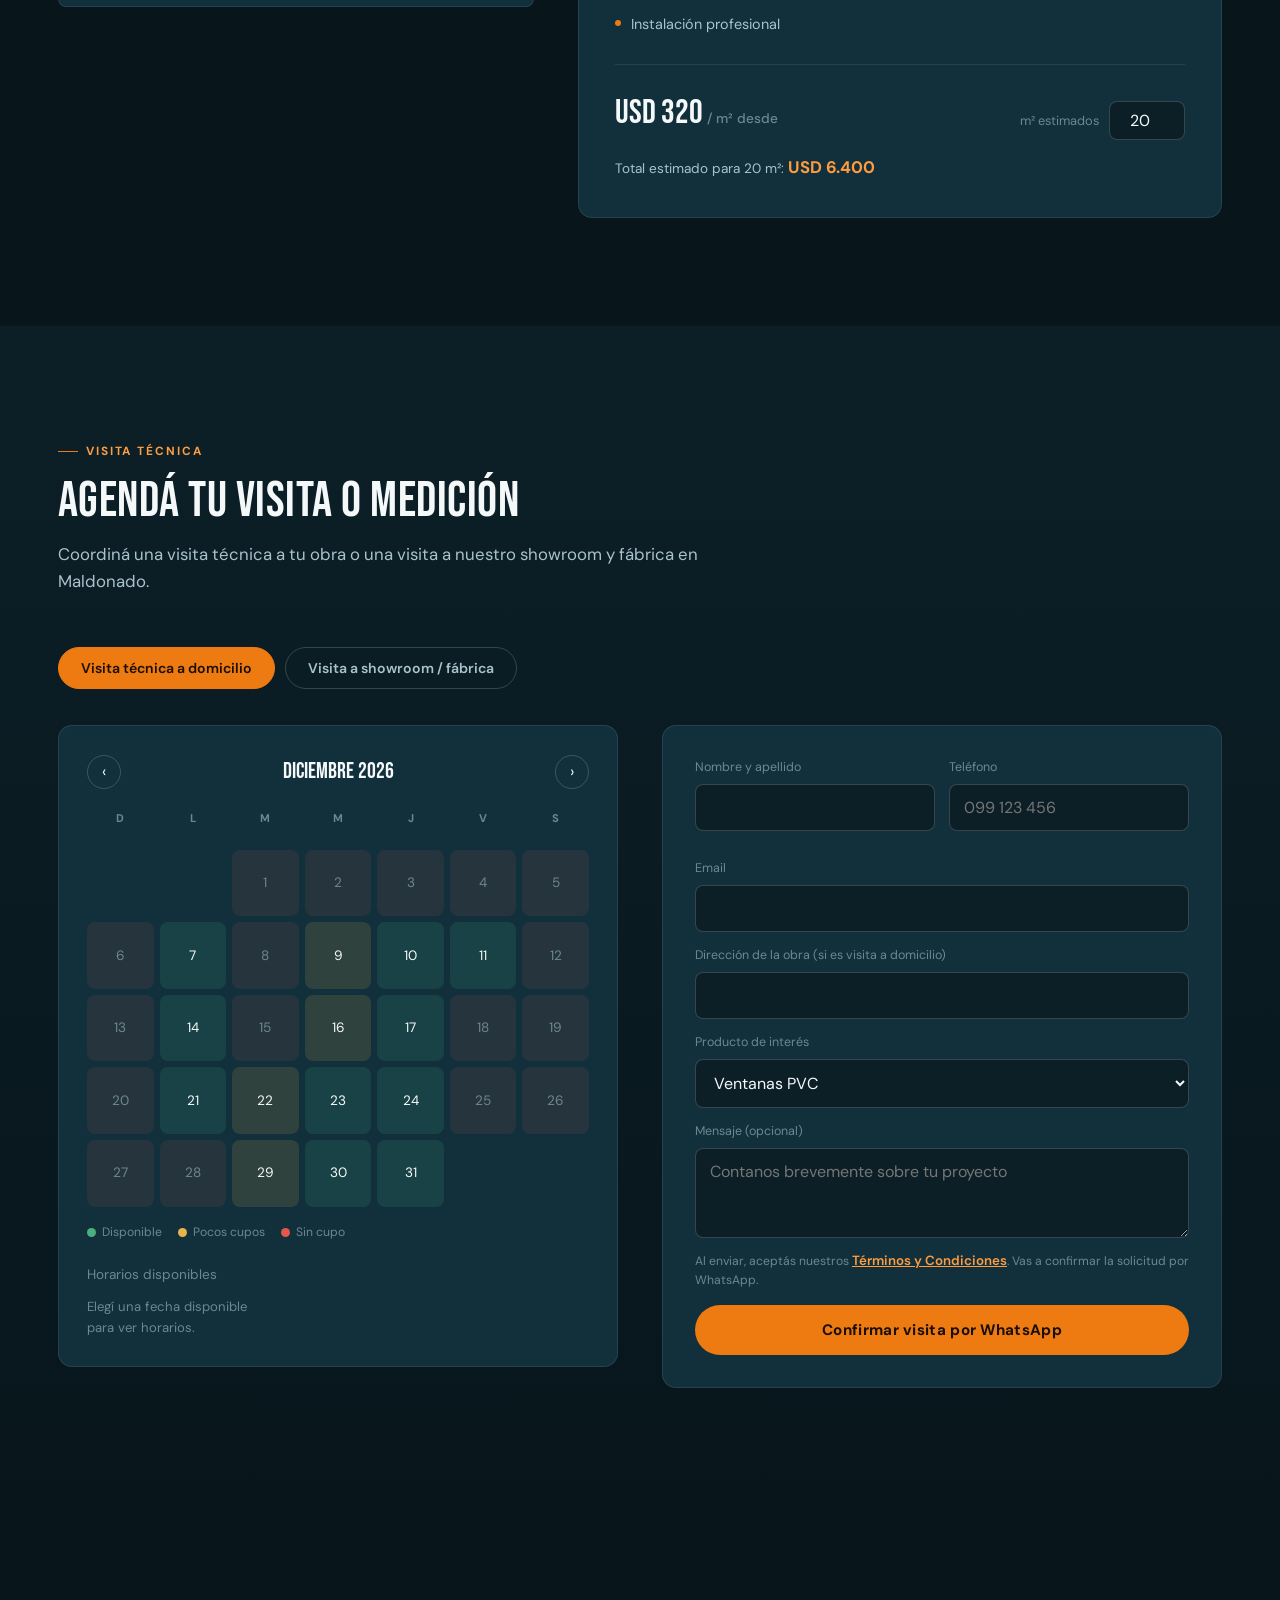
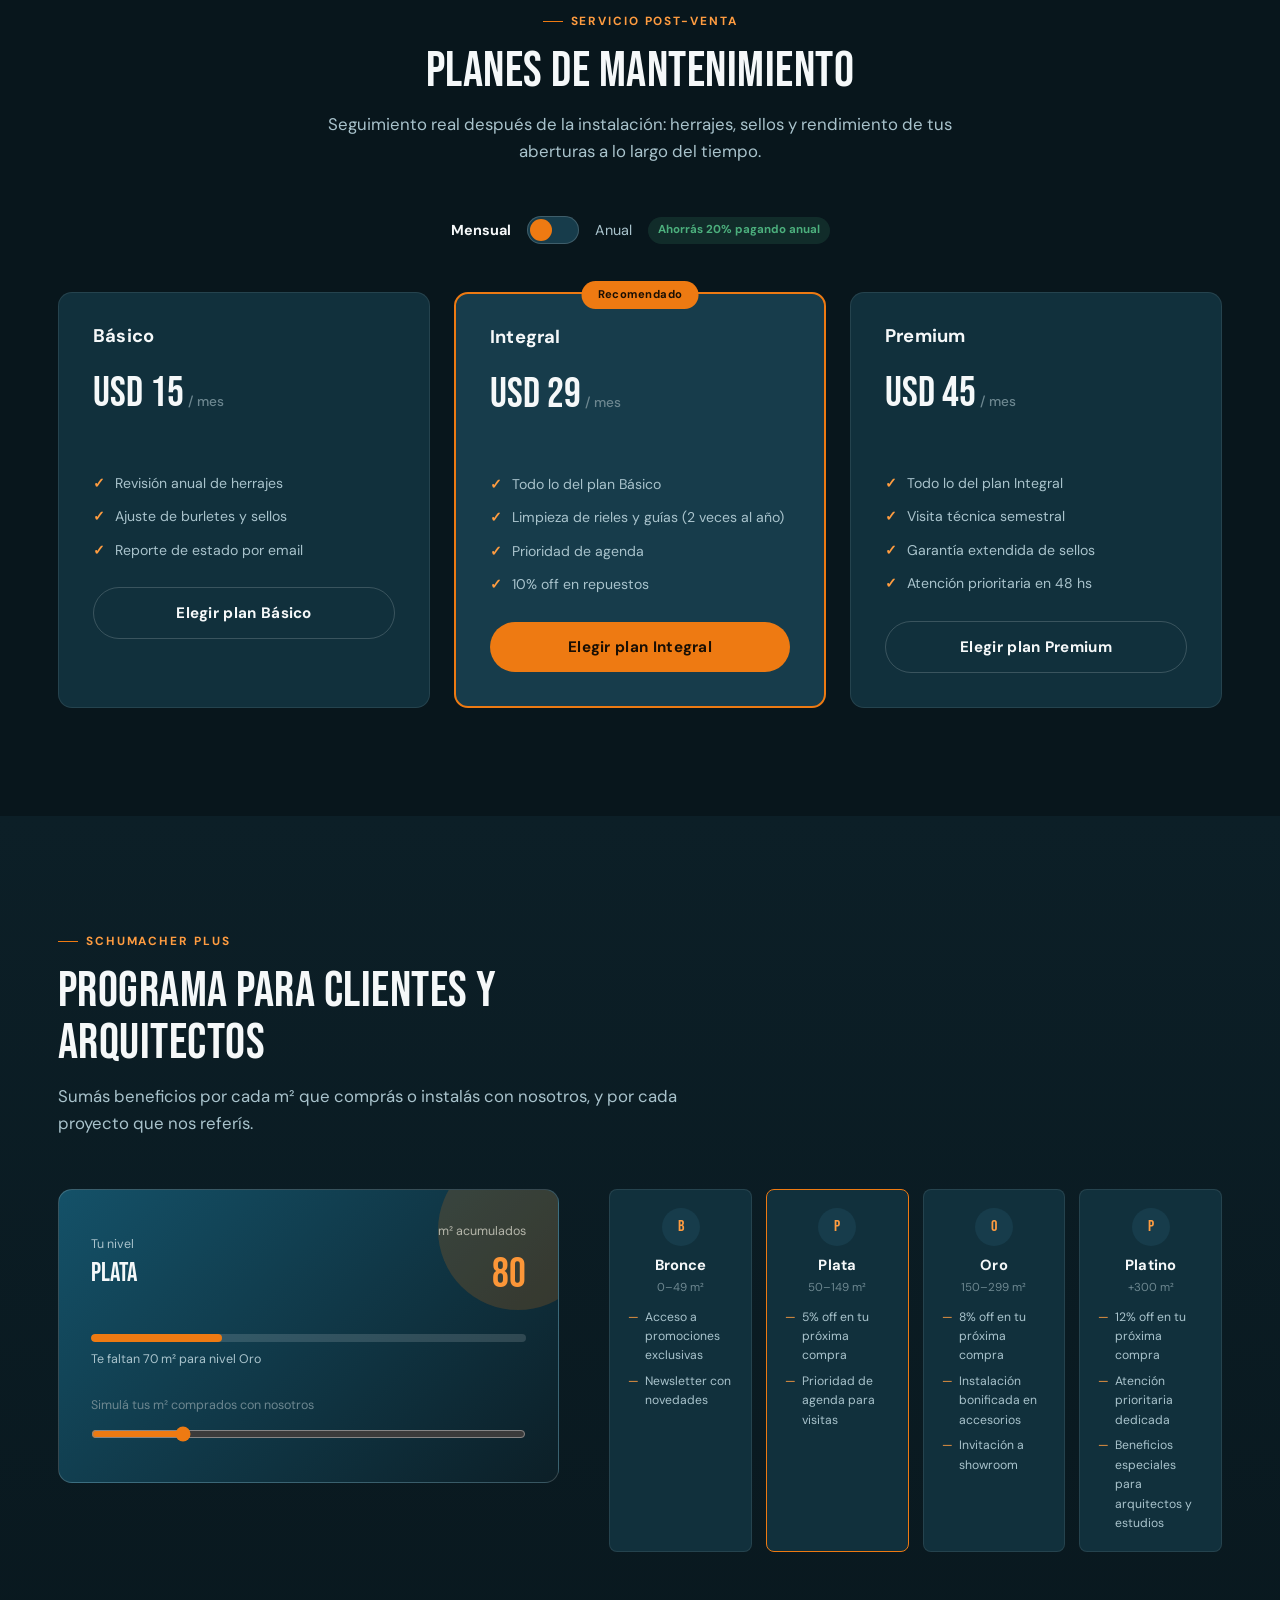
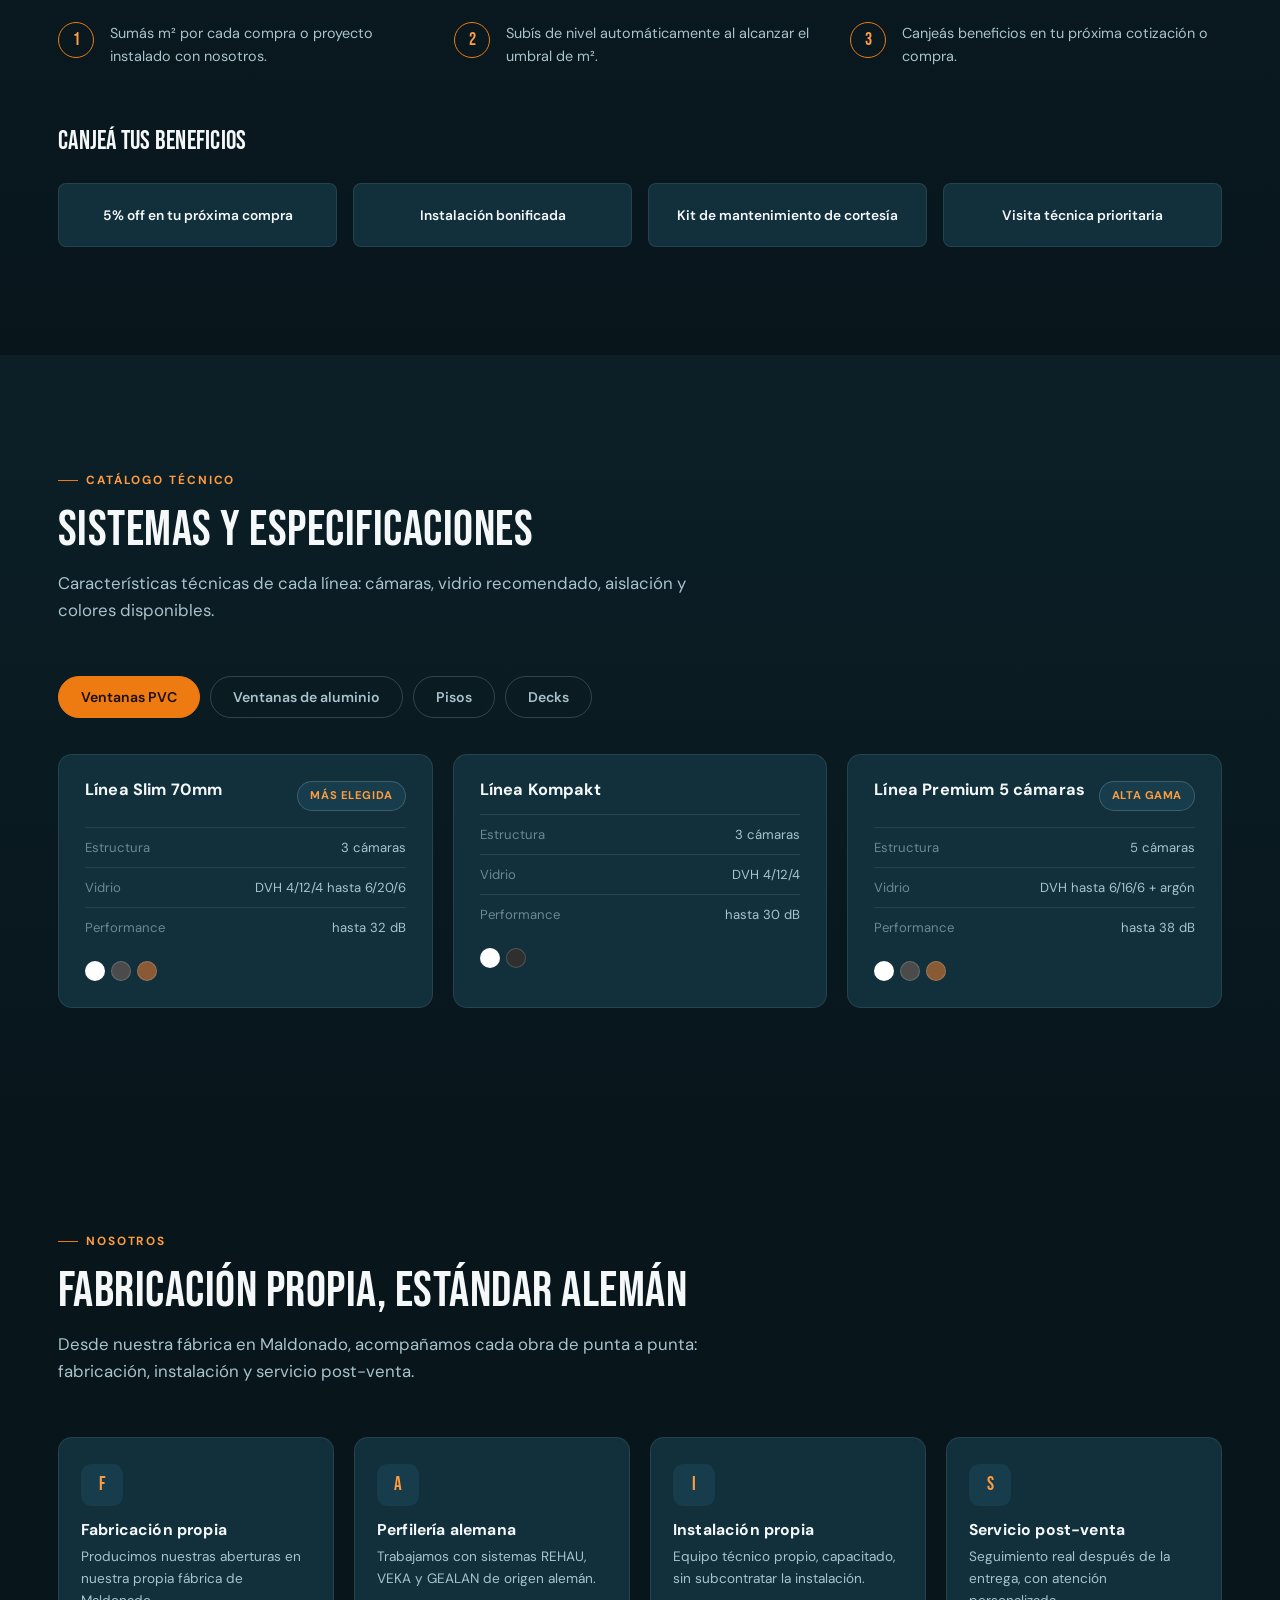
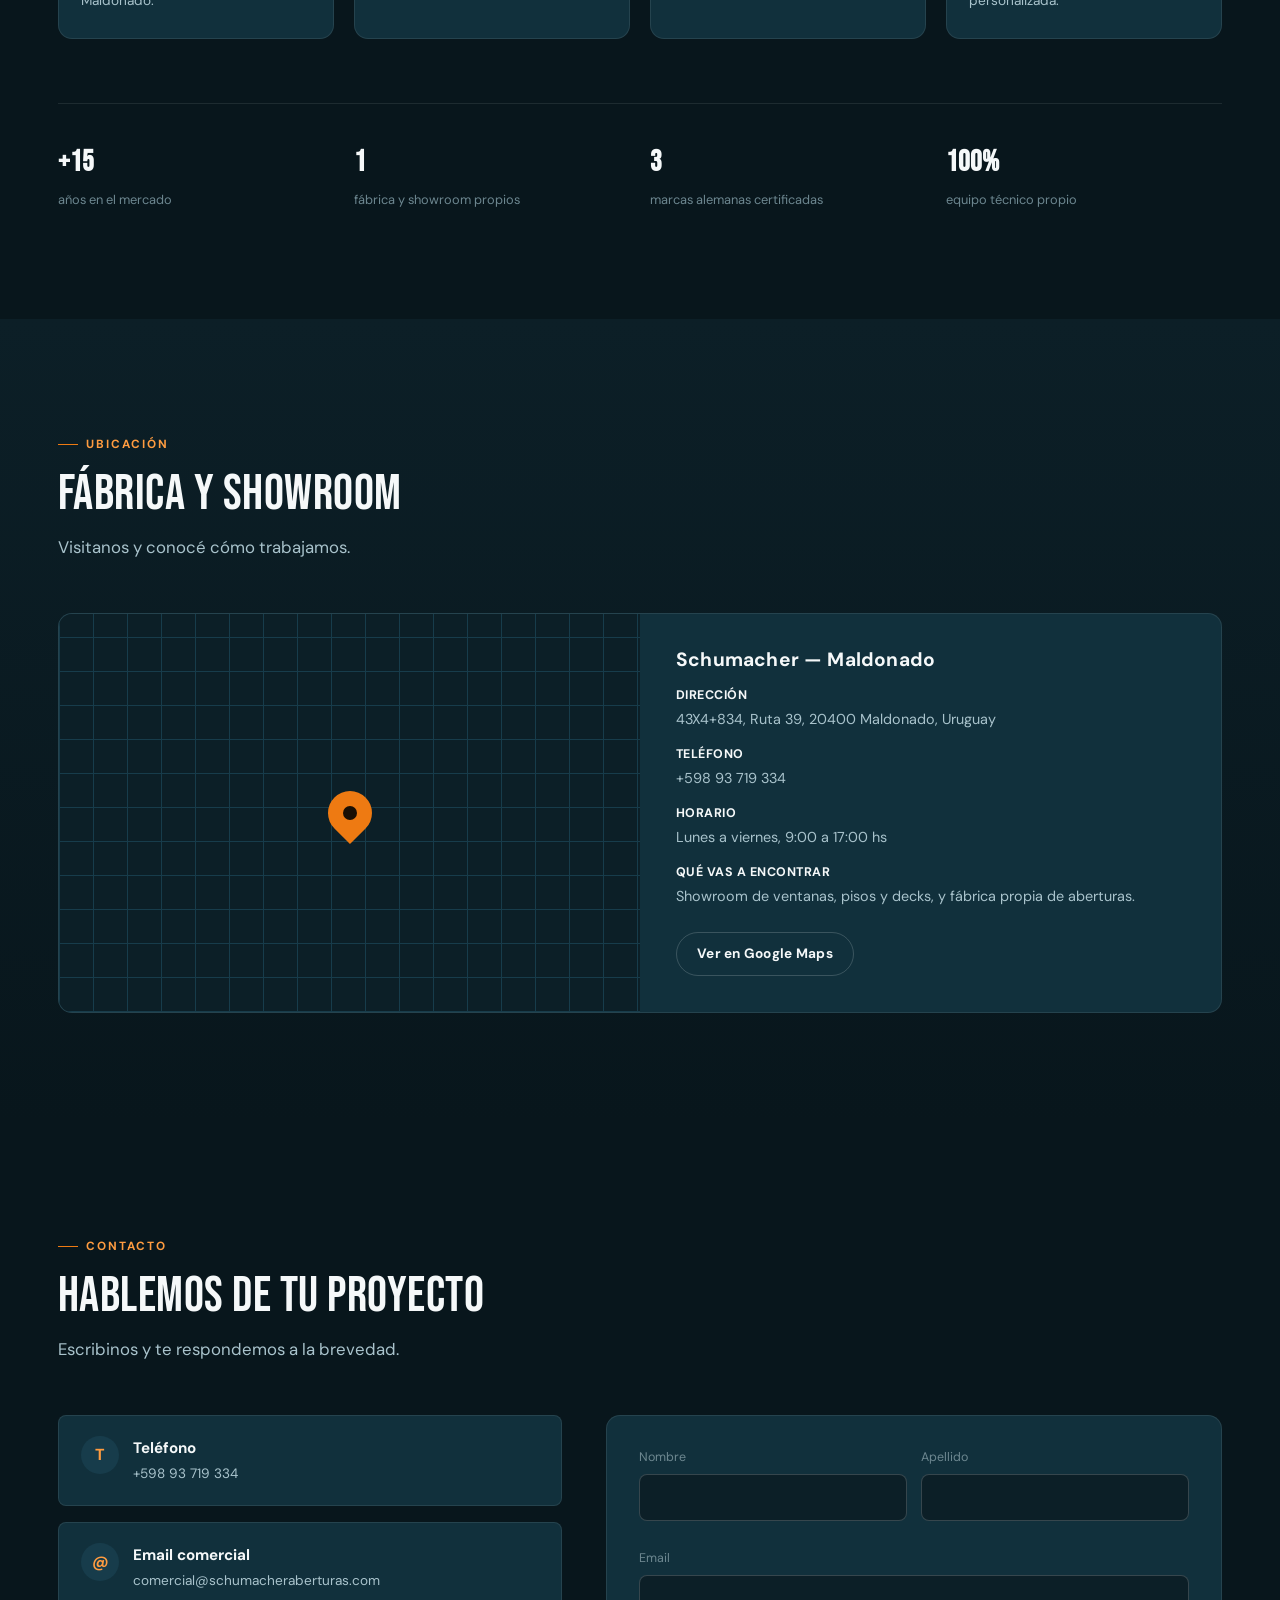
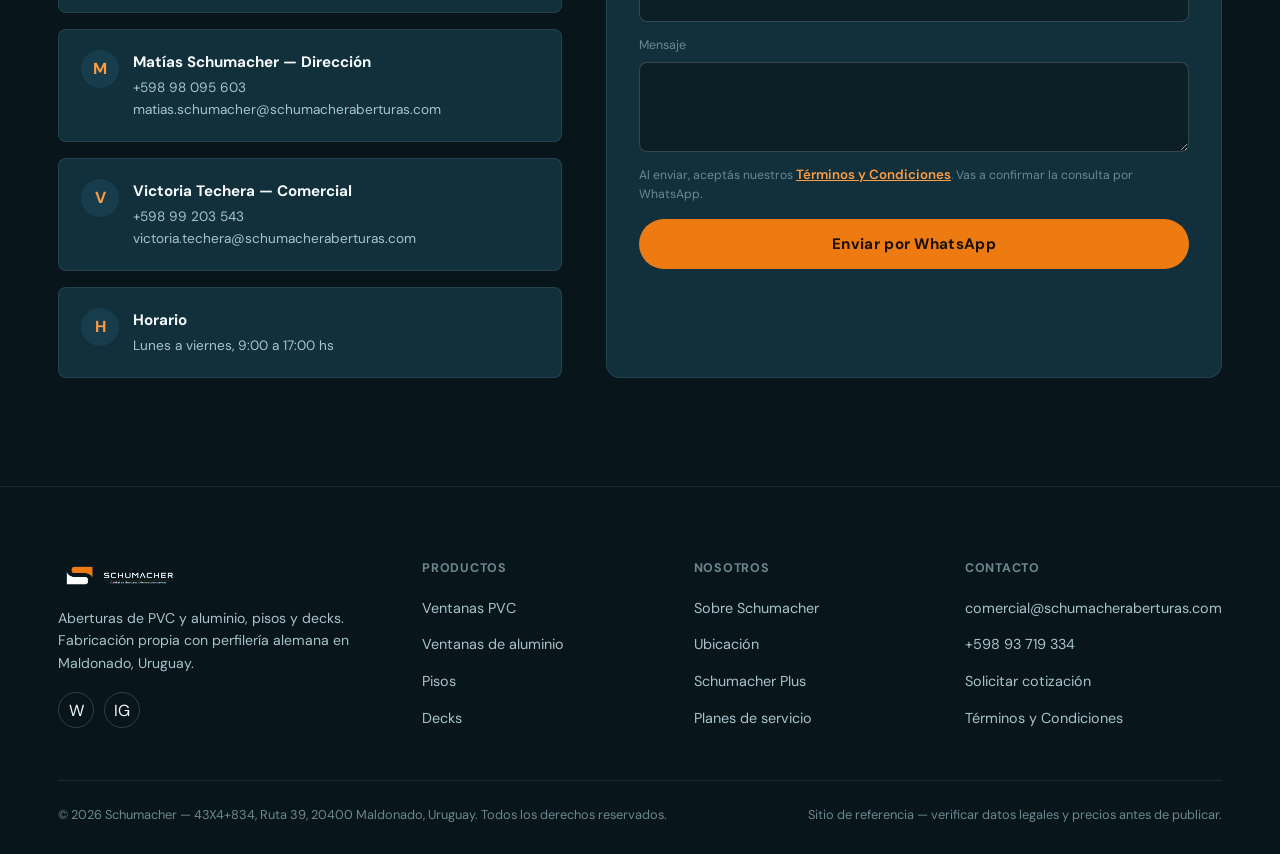
==== commit 6cea5389: "Add files via upload" ====
--- a/schumacher.html
+++ b/schumacher.html
@@ -362,21 +362,6 @@
 
 @media(max-width:900px){.loyalty-layout,.tiers-grid,.steps-row,.redeem-grid{grid-template-columns:1fr 1fr}
   .loyalty-layout{grid-template-columns:1fr}}
-
-/* ========================= GALERÍA ========================= */
-.gallery-filters{display:flex;gap:10px;flex-wrap:wrap;margin-bottom:32px}
-.gallery-grid{display:grid;grid-template-columns:repeat(3,1fr);gap:16px}
-.gallery-item{
-  border:1px solid var(--line);border-radius:var(--radius-sm);background:var(--surface);
-  padding:22px 24px;transition:border-color .2s ease,transform .2s ease;
-}
-.gallery-item.hidden{display:none}
-.gallery-item:hover{border-color:var(--line-strong);transform:translateY(-3px)}
-.gallery-cat-tag{display:inline-block;font-size:.65rem;font-weight:700;text-transform:uppercase;color:var(--orange-light);background:var(--surface-2);padding:4px 10px;border-radius:999px;letter-spacing:.04em;margin-bottom:12px}
-.gallery-title{font-size:.95rem;font-weight:600;color:var(--text)}
-
-@media(max-width:900px){.gallery-grid{grid-template-columns:1fr 1fr}}
-@media(max-width:600px){.gallery-grid{grid-template-columns:1fr}}
 
 /* ========================= CATÁLOGO ========================= */
 .catalog-grid{display:grid;grid-template-columns:repeat(3,1fr);gap:20px}
@@ -677,19 +662,6 @@
       <h3 style="font-family:var(--font-display);font-size:1.6rem">Canjeá tus beneficios</h3>
     </div>
     <div class="redeem-grid" id="redeemGrid"></div>
-  </div>
-</section>
-
-<!-- ============================ GALERÍA ============================ -->
-<section class="section" id="galeria">
-  <div class="container">
-    <div class="section-head reveal">
-      <div class="eyebrow">Obras</div>
-      <h2>Galería de proyectos</h2>
-      <p>Un vistazo a los sistemas que trabajamos. Filtrá por tipo de producto.</p>
-    </div>
-    <div class="gallery-filters" id="galleryFilters"></div>
-    <div class="gallery-grid" id="galleryGrid"></div>
   </div>
 </section>
 
@@ -987,19 +959,6 @@
 ];
 const CANJES = ['5% off en tu próxima compra','Instalación bonificada','Kit de mantenimiento de cortesía','Visita técnica prioritaria'];
 
-// GALERÍA (placeholders visuales — reemplazar por fotos reales de obras)
-const GALERIA = [
-  {cat:'ventanas', titulo:'Ventana corrediza PVC — Línea Slim'},
-  {cat:'ventanas', titulo:'Ventana oscilobatiente — Línea Kompakt'},
-  {cat:'ventanas', titulo:'Paño fijo con DVH'},
-  {cat:'ventanas', titulo:'Fachada con perfil de aluminio A30'},
-  {cat:'pisos', titulo:'Piso ingenieril — Línea Resistente'},
-  {cat:'pisos', titulo:'Piso símil madera — Línea Natural'},
-  {cat:'decks', titulo:'Deck WPC — Línea Premium'},
-  {cat:'decks', titulo:'Deck perimetral de piscina'}
-];
-const FILTROS_GALERIA = [{id:'todos',label:'Todos'},{id:'ventanas',label:'Ventanas'},{id:'pisos',label:'Pisos'},{id:'decks',label:'Decks'}];
-
 // CATÁLOGO TÉCNICO
 const CATALOGO = {
   pvc:[
@@ -1474,39 +1433,6 @@
   });
 })();
 
-/* ---- GALERÍA (solo texto, sin fotos) ---- */
-(function(){
-  const filtersWrap = document.getElementById('galleryFilters');
-  const grid = document.getElementById('galleryGrid');
-  let activeFilter = 'todos';
-
-  FILTROS_GALERIA.forEach(f=>{
-    const b = document.createElement('button');
-    b.type = 'button';
-    b.className = 'tab-btn' + (f.id==='todos'?' active':'');
-    b.textContent = f.label;
-    b.addEventListener('click', ()=>{
-      activeFilter = f.id;
-      [...filtersWrap.children].forEach(c=>c.classList.remove('active'));
-      b.classList.add('active');
-      renderGrid();
-    });
-    filtersWrap.appendChild(b);
-  });
-
-  function renderGrid(){
-    grid.innerHTML = '';
-    GALERIA.forEach(g=>{
-      const hide = activeFilter!=='todos' && g.cat!==activeFilter;
-      const item = document.createElement('div');
-      item.className = 'gallery-item' + (hide?' hidden':'');
-      item.innerHTML = `<span class="gallery-cat-tag">${g.cat}</span><div class="gallery-title">${g.titulo}</div>`;
-      grid.appendChild(item);
-    });
-  }
-  renderGrid();
-})();
-
 /* ---- CATÁLOGO ---- */
 (function(){
   const tabsWrap = document.getElementById('catalogTabs');
